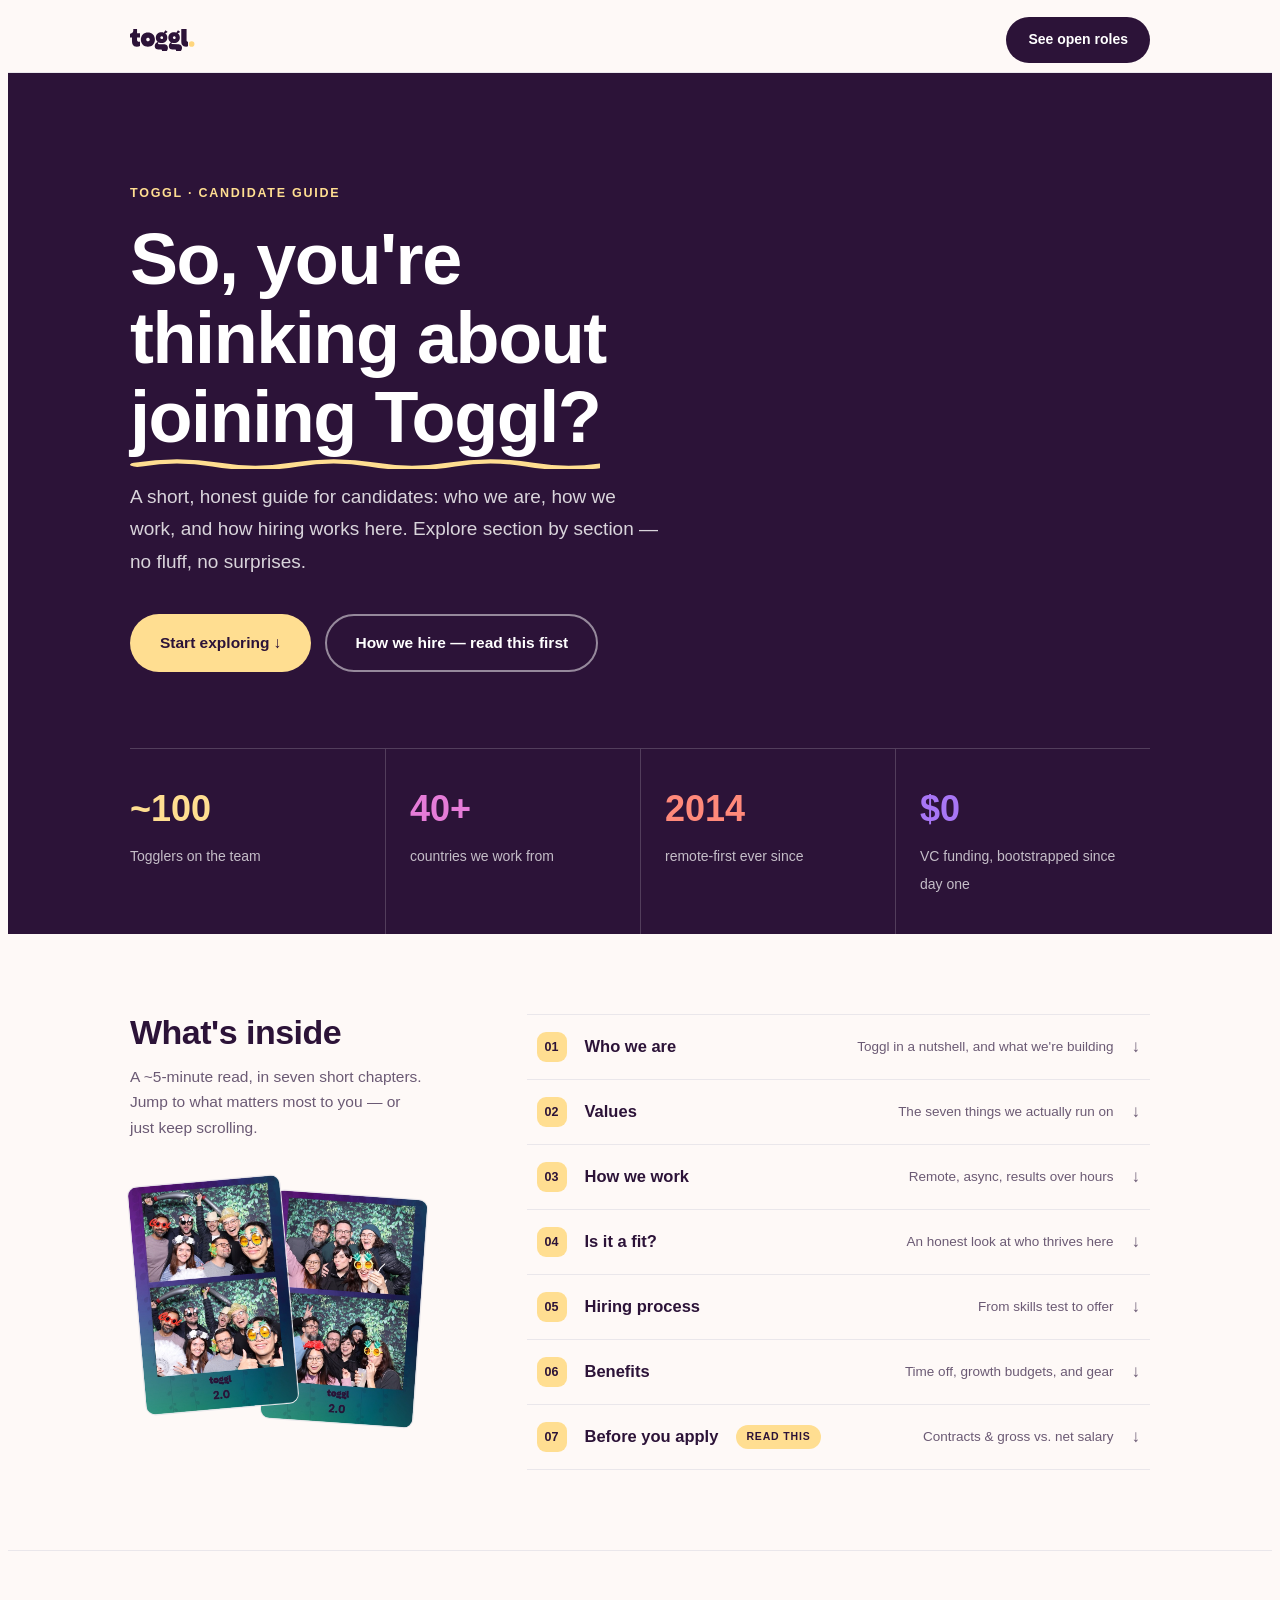
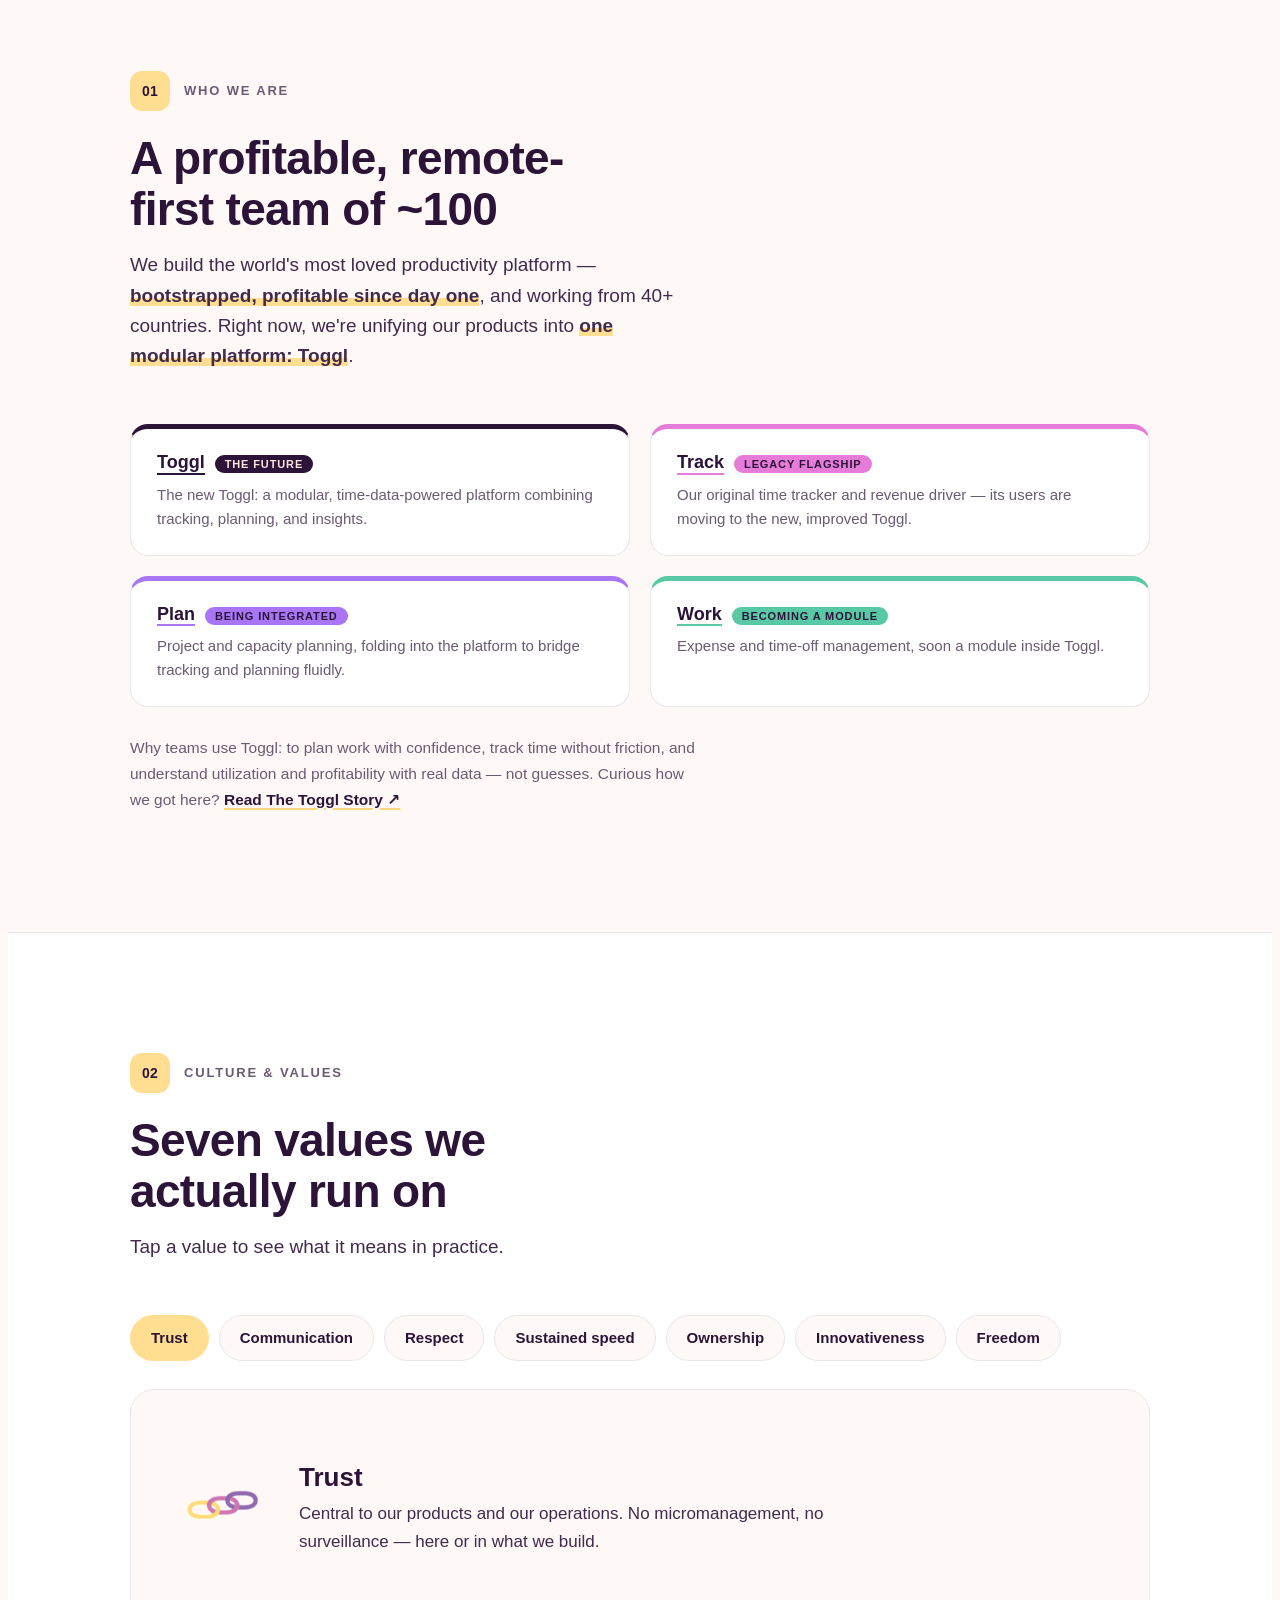
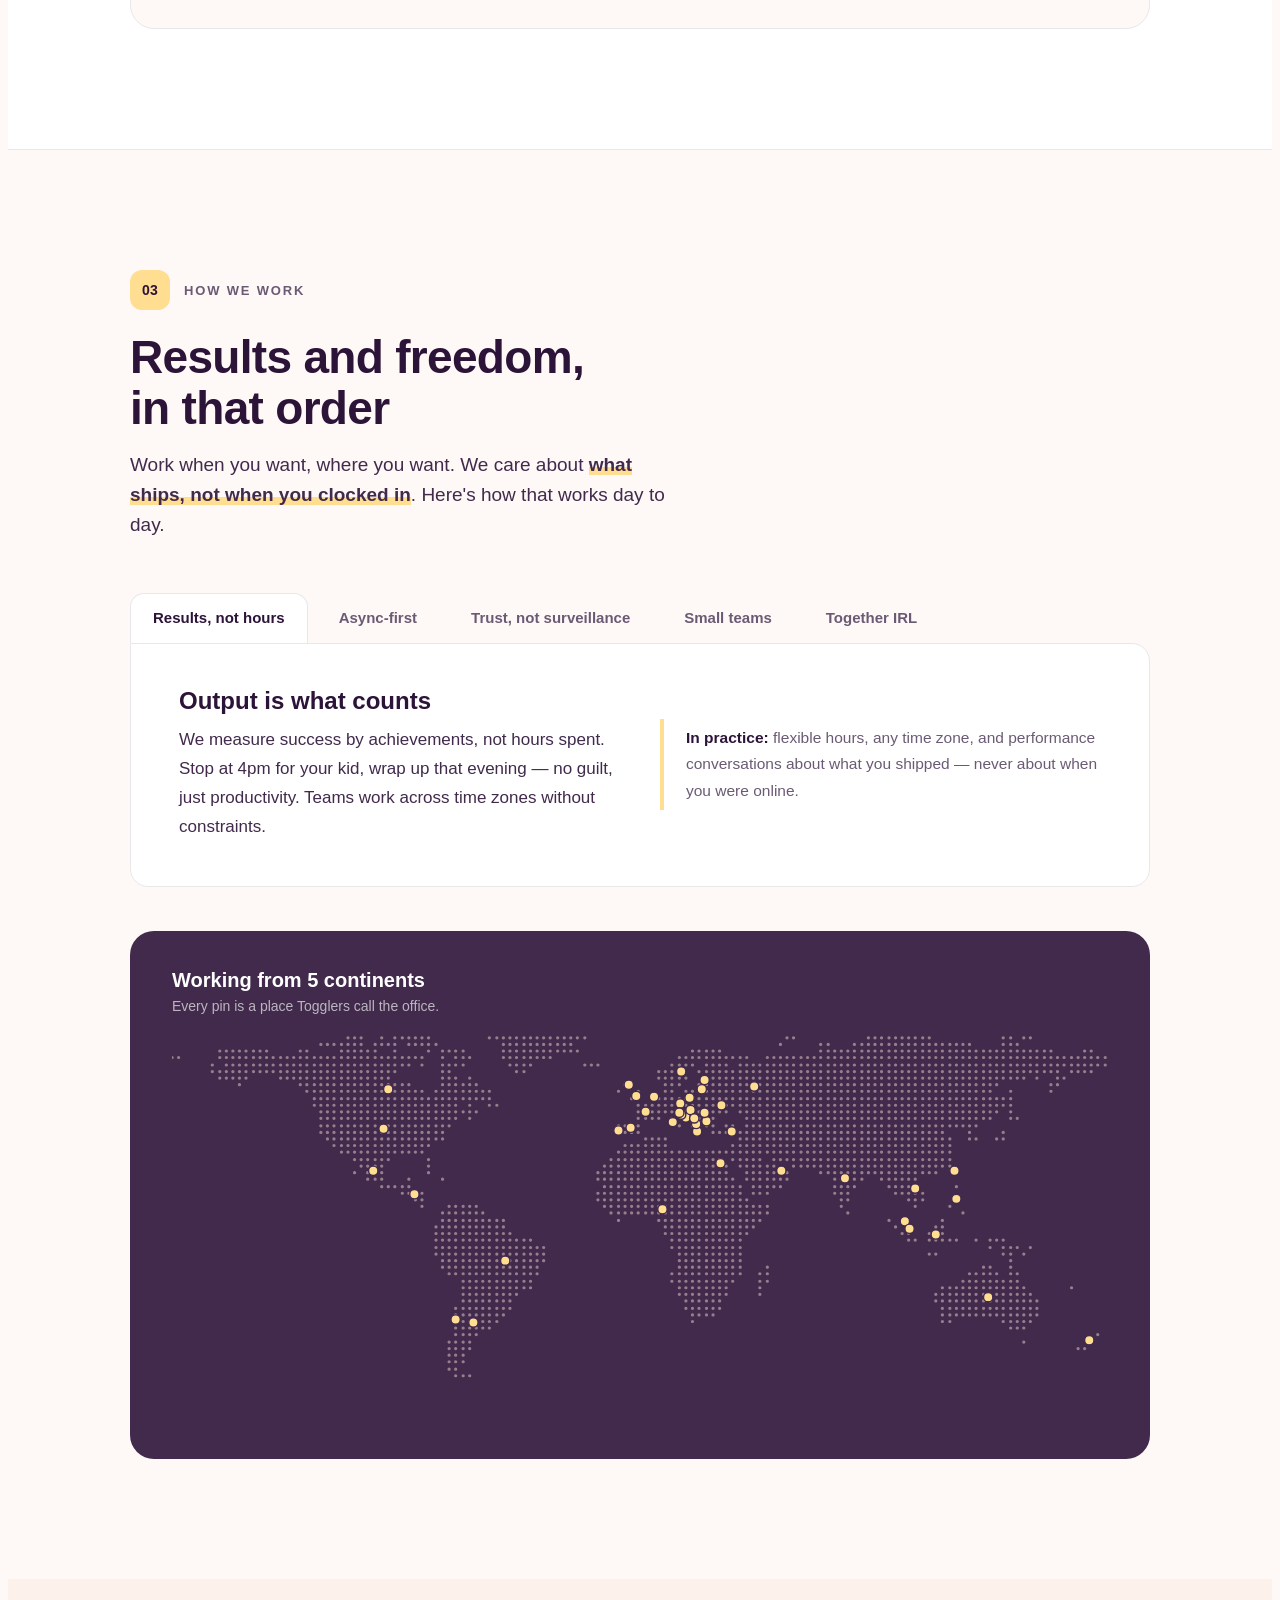
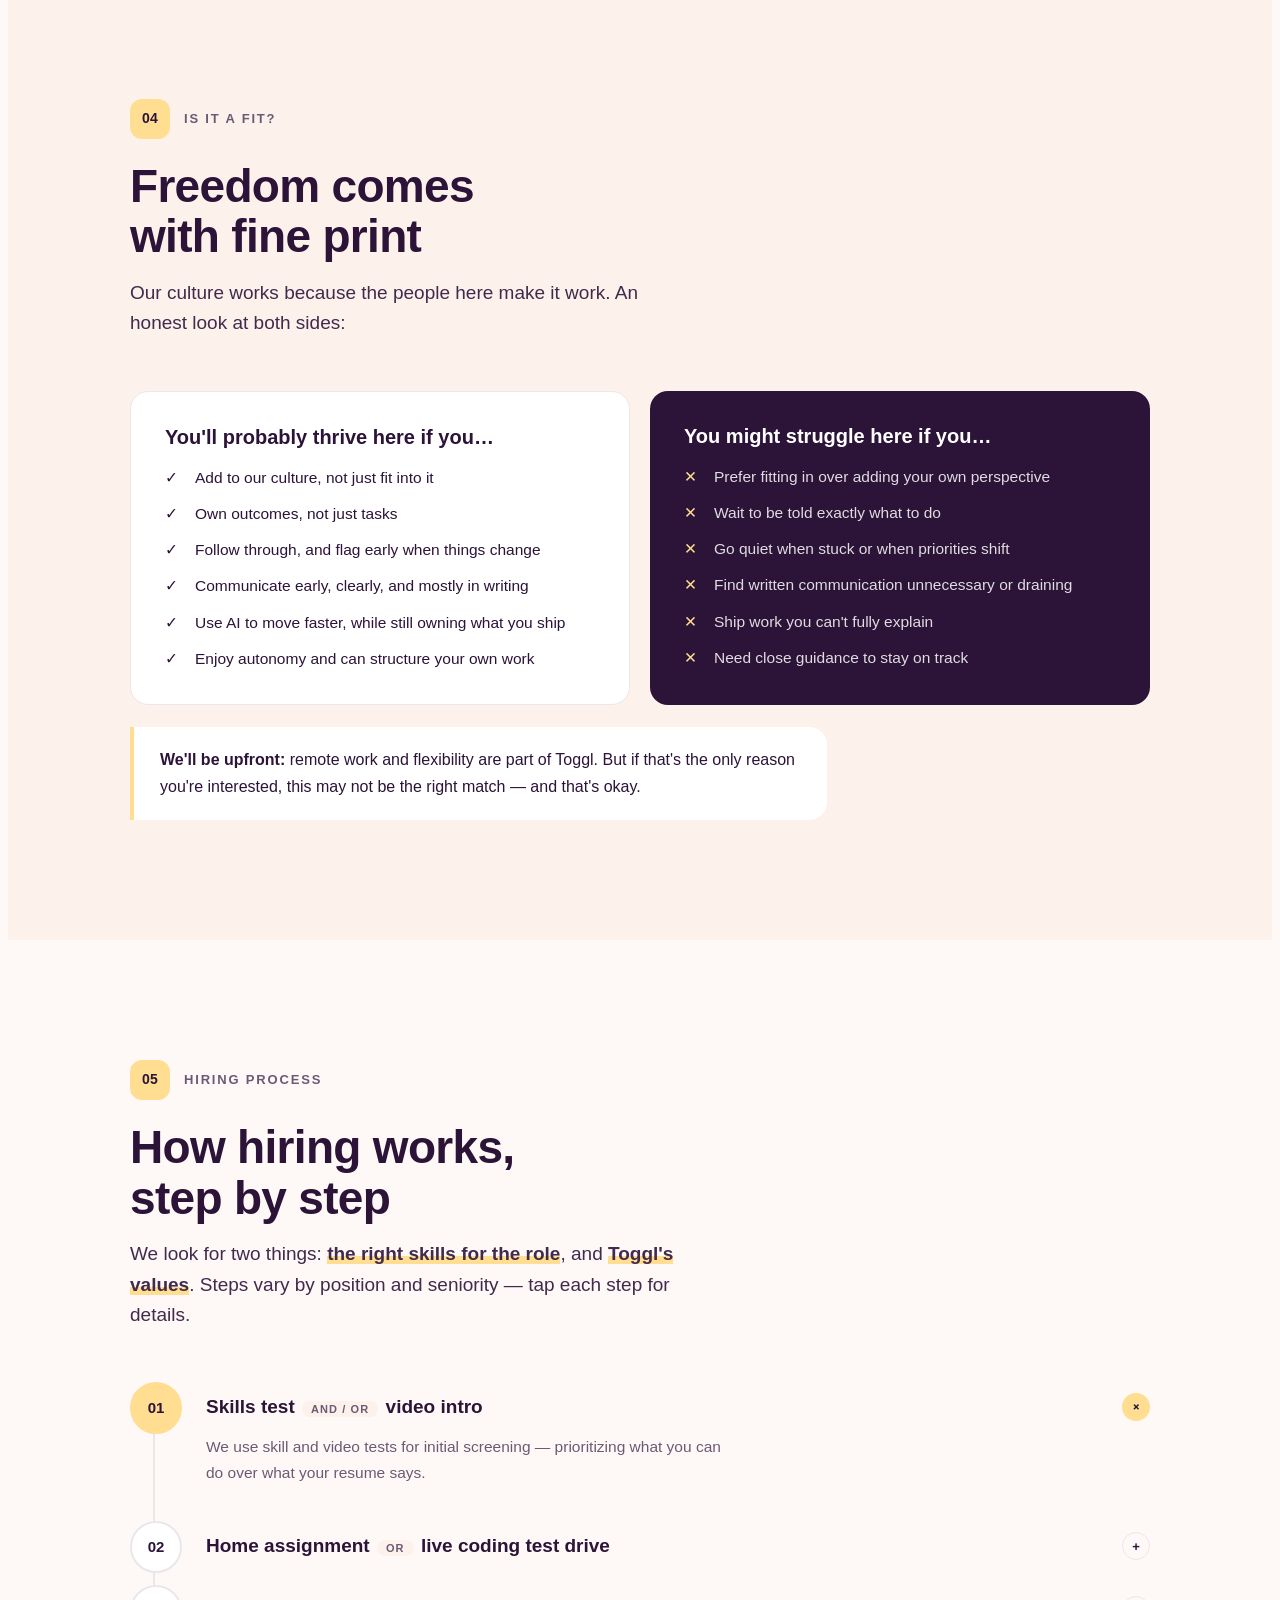
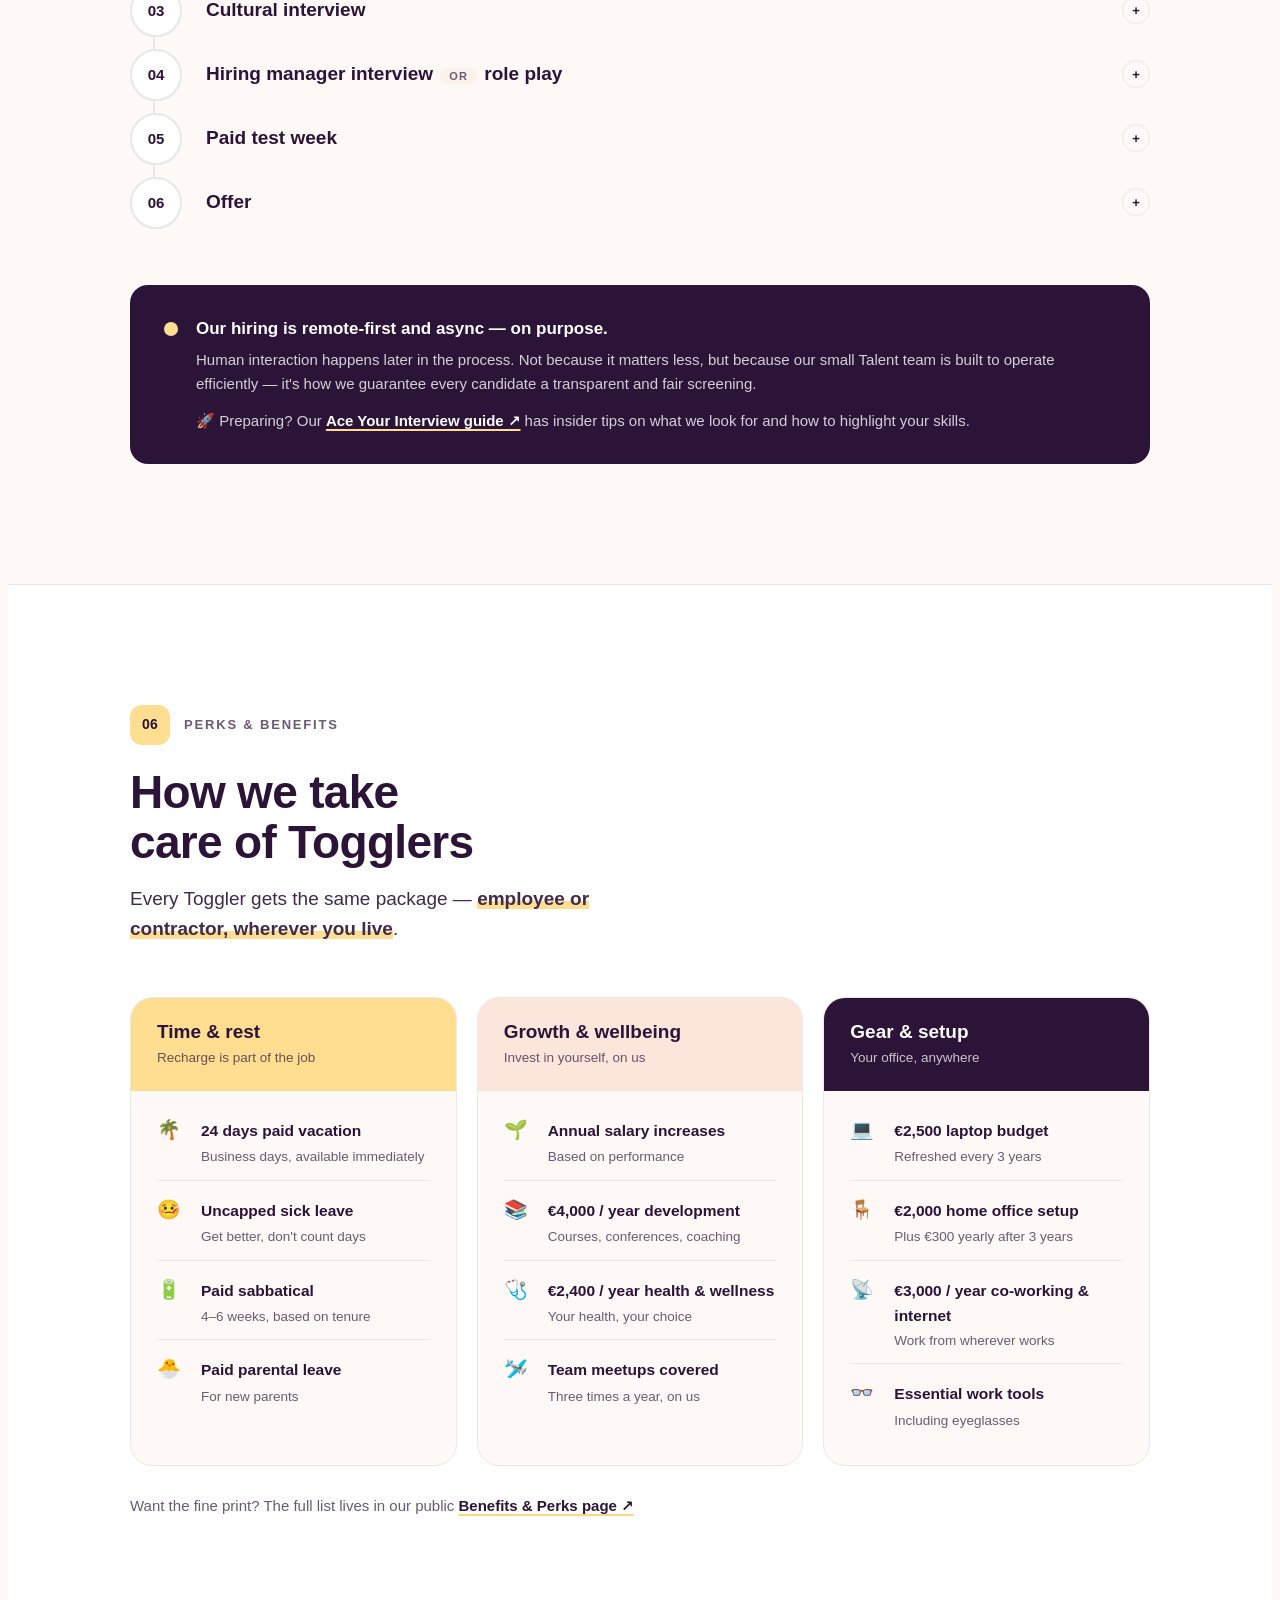
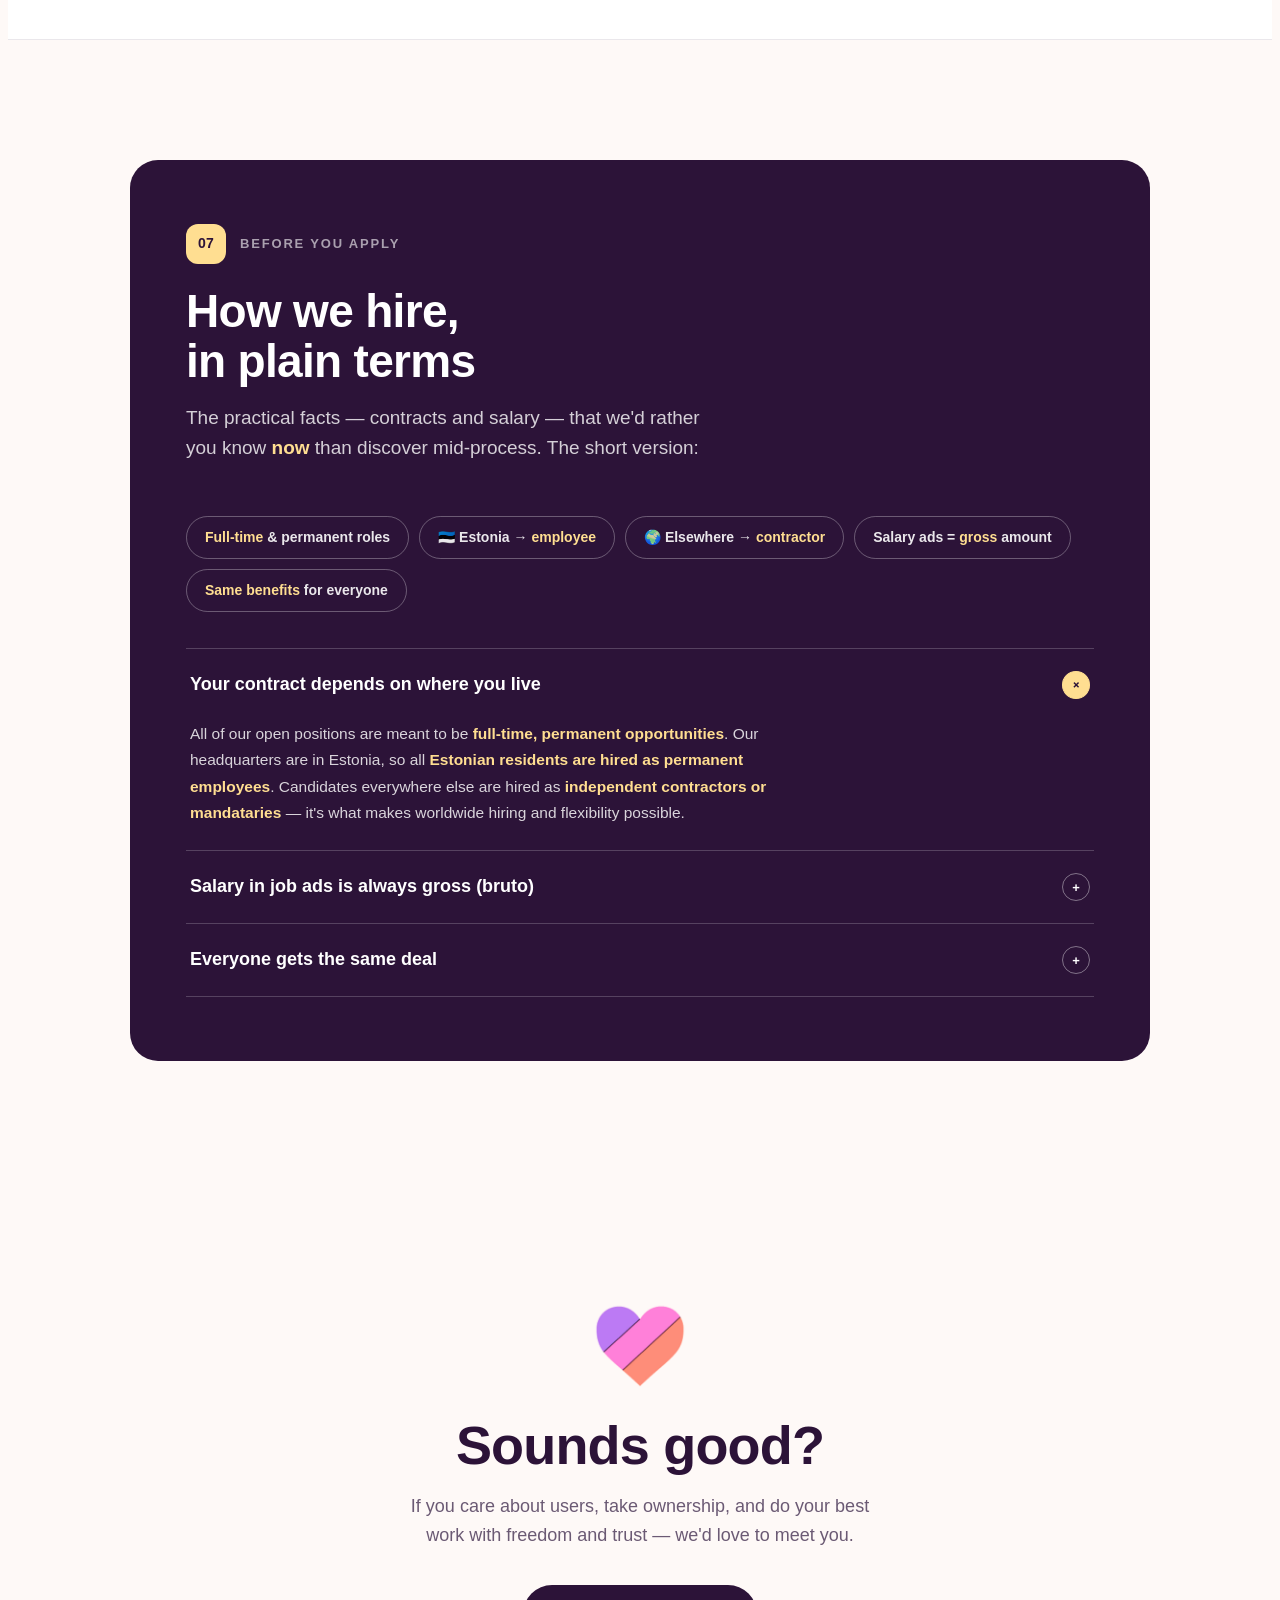
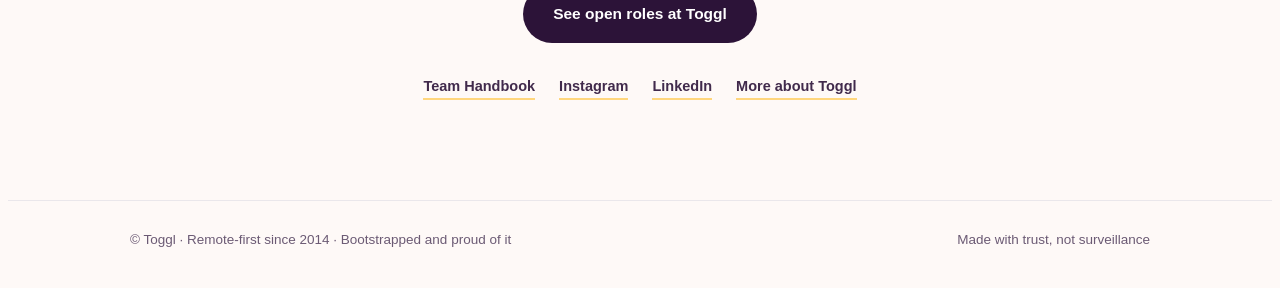
==== index.html @ a3b0b705 "Open external links in a new tab All http(s) links get target=_blank rel=noopener; in-page anchors k" ====
<!doctype html>
<html lang="en">
<head>
<meta charset="utf-8">
<meta name="viewport" content="width=device-width, initial-scale=1">
<meta name="description" content="Toggl candidate guide: who we are, how we work, our hiring process, benefits, and what to know before you apply.">
<title>Working at Toggl — Candidate Guide</title>
<style>
  :root{
    /* Toggl brand: dark purple + peach + global yellow */
    --plum:#2C1338;          /* purple 100% */
    --plum-soft:#412A4C;     /* purple 90% */
    --muted:#6B5A74;         /* purple 70% */
    --cream:#FEF9F7;         /* peach 20% — page ground */
    --cream-deep:#FDF1EC;    /* peach 50% — alternate bands */
    --peach:#FCE5DB;         /* peach 100% */
    --white:#FFFFFF;
    --yellow:#FFDE91;        /* Toggl Global Yellow 100% */
    --yellow-deep:#FFD67D;   /* yellow 130% */
    /* product colors — used ONLY in the product section */
    --track-pink:#E57CD8;
    --plan-lilac:#A876F5;
    --work-green:#59C9A5;
    --hire-orange:#FF897A;
    --line:#EAE7EB;          /* purple 10% */
    --radius:18px;
    --display:"GT Haptik","Avenir Next","Avenir","Futura","Century Gothic",Helvetica,system-ui,sans-serif;
    --body:"Inter","Avenir Next","Avenir","Segoe UI",Helvetica,system-ui,-apple-system,sans-serif;
  }
  html{scroll-behavior:smooth}
  @media (prefers-reduced-motion:reduce){
    html{scroll-behavior:auto}
    *,*::before,*::after{animation:none!important;transition:none!important}
  }
  body{
    background:var(--cream);
    color:var(--plum);
    font-family:var(--body);
    font-size:17px;
    line-height:1.65;
    -webkit-font-smoothing:antialiased;
  }
  h1,h2,h3{font-family:var(--display);text-wrap:balance;line-height:1.1;margin:0}
  p{margin:0}
  a{color:inherit}
  button{font:inherit;color:inherit;background:none;border:none;cursor:pointer;padding:0}
  button:focus-visible,a:focus-visible{outline:3px solid var(--yellow-deep);outline-offset:2px;border-radius:4px}
  .wrap{max-width:1020px;margin:0 auto;padding:0 24px}

  /* ---------- section scaffolding ---------- */
  .section{padding:120px 0}
  .sec-anchor{display:flex;align-items:center;gap:14px;margin-bottom:22px}
  .sec-num{
    font-family:var(--display);font-weight:800;font-size:14px;letter-spacing:.02em;
    width:40px;height:40px;border-radius:12px;display:grid;place-items:center;
    background:var(--yellow);color:var(--plum);
  }
  .sec-label{font-size:13px;font-weight:700;letter-spacing:.14em;text-transform:uppercase;color:var(--muted)}
  .sec-title{font-size:clamp(30px,4.4vw,46px);font-weight:800;letter-spacing:-.015em;margin-bottom:16px;max-width:22ch}
  .sec-key{font-size:19px;line-height:1.6;color:var(--plum-soft);max-width:52ch;margin-bottom:52px}
  .sec-key b{background:linear-gradient(transparent 62%,var(--yellow) 62%)}
  .on-dark .sec-label{color:rgba(255,255,255,.6)}
  .on-dark .sec-key{color:rgba(255,255,255,.8)}

  /* ---------- top nav + progress ---------- */
  .nav{
    position:sticky;top:0;z-index:50;background:rgba(254,249,247,.94);
    backdrop-filter:blur(8px);border-bottom:1px solid var(--line);
  }
  .nav-inner{display:flex;align-items:center;gap:28px;height:64px}
  .logo{display:flex;align-items:center;text-decoration:none}
  .logo-svg{height:22px;width:auto;display:block}
  .nav .btn{margin-left:auto;padding:9px 20px;font-size:14px}
  .progress{
    position:fixed;top:64px;left:0;height:3px;width:0;z-index:51;
    background:var(--yellow-deep);
  }

  .btn{
    display:inline-block;font-family:var(--display);font-weight:700;font-size:15.5px;
    padding:14px 28px;border-radius:999px;text-decoration:none;border:2px solid transparent;
    transition:transform .15s ease,background .15s ease,color .15s ease,border-color .15s ease;
  }
  .btn:hover{transform:translateY(-2px)}
  .btn-yellow{background:var(--yellow);color:var(--plum)}
  .btn-yellow:hover{background:var(--yellow-deep)}
  .btn-ghost-dark{border-color:rgba(255,255,255,.5);color:var(--white)}
  .btn-ghost-dark:hover{border-color:var(--yellow);color:var(--yellow)}
  .btn-plum{background:var(--plum);color:var(--white)}
  .btn-plum:hover{background:var(--plum-soft)}

  /* ---------- hero ---------- */
  .hero{background:var(--plum);color:var(--white);padding:110px 0 0;overflow:hidden}
  .hero .eyebrow{
    font-size:12.5px;font-weight:700;letter-spacing:.14em;text-transform:uppercase;
    color:var(--yellow);margin-bottom:16px;
  }
  .hero h1{font-size:clamp(42px,6.4vw,72px);font-weight:800;letter-spacing:-.02em;max-width:15ch;margin-bottom:24px}
  .squiggle{
    background-image:url("data:image/svg+xml,%3Csvg xmlns='http://www.w3.org/2000/svg' viewBox='0 0 120 12' preserveAspectRatio='none'%3E%3Cpath d='M2 8 Q 12 2 22 8 T 42 8 T 62 8 T 82 8 T 102 8 T 122 8' fill='none' stroke='%23FFDE91' stroke-width='4' stroke-linecap='round'/%3E%3C/svg%3E");
    background-repeat:no-repeat;background-position:0 100%;background-size:100% .18em;
    padding-bottom:.16em;
  }
  .hero-sub{max-width:50ch;font-size:19px;line-height:1.7;color:rgba(255,255,255,.82);margin-bottom:36px}
  .hero-ctas{display:flex;gap:14px;flex-wrap:wrap;margin-bottom:76px}
  .stats{border-top:1px solid rgba(255,255,255,.18);display:grid;grid-template-columns:repeat(4,1fr)}
  .stat{padding:30px 24px 36px;border-left:1px solid rgba(255,255,255,.18)}
  .stat:first-child{border-left:none;padding-left:0}
  .stat b{
    display:block;font-family:var(--display);font-size:clamp(26px,3vw,36px);font-weight:800;
    font-variant-numeric:tabular-nums;margin-bottom:4px;color:var(--yellow);
  }
  .stat span{font-size:14px;color:rgba(255,255,255,.72)}
  .stat:nth-child(1) b{color:var(--yellow)}
  .stat:nth-child(2) b{color:var(--track-pink)}
  .stat:nth-child(3) b{color:var(--hire-orange)}
  .stat:nth-child(4) b{color:var(--plan-lilac)}
  @media (max-width:820px){
    .stats{grid-template-columns:1fr 1fr}
    .stat{padding-left:0;border-left:none}
  }

  /* ---------- table of contents ---------- */
  .toc{padding:80px 0;border-bottom:1.5px solid var(--line)}
  .toc-inner{display:grid;grid-template-columns:.8fr 1.5fr;gap:64px;align-items:start}
  @media (max-width:820px){.toc-inner{grid-template-columns:1fr;gap:32px}}
  .toc-intro h2{font-size:clamp(26px,3.2vw,34px);font-weight:800;letter-spacing:-.015em;margin-bottom:12px}
  .toc-intro p{font-size:15.5px;color:var(--muted);line-height:1.65;max-width:34ch}
  .toc-list{border-top:1.5px solid var(--line)}
  .toc-row{
    display:flex;align-items:center;gap:18px;text-decoration:none;
    padding:17px 10px;border-bottom:1.5px solid var(--line);
    transition:background .15s ease;
  }
  .toc-row:hover,.toc-row:focus-visible{background:var(--white)}
  .toc-row .toc-num{
    font-family:var(--display);font-weight:800;font-size:12.5px;flex:none;
    width:30px;height:30px;border-radius:9px;display:grid;place-items:center;
    background:var(--yellow);color:var(--plum);
  }
  .toc-row b{font-family:var(--display);font-size:16.5px;line-height:1.3;flex:none}
  .toc-row .toc-desc{
    font-size:13.5px;color:var(--muted);line-height:1.4;margin-left:auto;text-align:right;
  }
  .toc-row .toc-arrow{
    flex:none;color:var(--muted);font-weight:700;
    transition:transform .18s ease,color .18s ease;
  }
  .toc-row:hover .toc-arrow{transform:translateY(3px);color:var(--plum)}
  .toc-badge{
    flex:none;font-size:10.5px;font-weight:800;letter-spacing:.08em;text-transform:uppercase;
    background:var(--yellow);color:var(--plum);border-radius:999px;padding:3px 10px;
  }
  @media (max-width:620px){
    .toc-row .toc-desc{display:none}
    .toc-row .toc-arrow{margin-left:auto}
  }

  /* ---------- 01 who we are (products keep their colors) ---------- */
  .who-grid{display:grid;grid-template-columns:1fr 1fr;gap:20px}
  @media (max-width:760px){.who-grid{grid-template-columns:1fr}}
  .product-card{
    border-radius:var(--radius);padding:24px 26px;border:1.5px solid var(--line);background:var(--white);
    border-top:5px solid var(--pc,var(--plum));
    transition:transform .2s ease;
  }
  .product-card:hover{transform:translateY(-3px)}
  .product-card h3{font-size:18px;font-weight:700;display:flex;align-items:center;gap:10px;margin-bottom:8px}
  .product-card p{font-size:15px;color:var(--muted);line-height:1.6}
  .tag{font-size:11px;font-weight:700;letter-spacing:.08em;text-transform:uppercase;padding:3px 10px;border-radius:999px;background:var(--pc,var(--plum));color:var(--plum)}
  .tag-dark{color:var(--peach)}
  .who-note{margin-top:28px;font-size:15.5px;color:var(--muted);max-width:66ch}
  .map-panel{margin-top:44px;background:var(--plum-soft);border-radius:24px;padding:38px 42px 30px}
  @media (max-width:640px){.map-panel{padding:26px 20px 18px}}
  .map-panel h3{color:var(--white);font-size:20px;margin-bottom:4px}
  .map-panel>p{font-size:14px;color:rgba(255,255,255,.65);margin-bottom:18px}
  .map-svg{width:100%;height:auto;display:block}
  .map-pin{fill:var(--yellow);stroke:var(--plum-soft);stroke-width:1.5;cursor:default;
    transform-box:fill-box;transform-origin:center;transition:transform .15s ease,fill .15s ease}
  .map-pin:hover{transform:scale(1.7);fill:var(--yellow-deep)}

  /* ---------- 02 values ---------- */
  .sec-values{background:var(--white);border-top:1.5px solid var(--line);border-bottom:1.5px solid var(--line)}
  .value-pills{display:flex;flex-wrap:wrap;gap:10px;margin-bottom:28px}
  .value-pill{
    font-family:var(--display);font-weight:700;font-size:15px;
    padding:10px 20px;border-radius:999px;border:1.5px solid var(--line);background:var(--cream);
    transition:background .18s ease,border-color .18s ease,transform .18s ease;
  }
  .value-pill:hover{transform:translateY(-2px);border-color:var(--plum)}
  .value-pill[aria-selected="true"]{background:var(--yellow);border-color:var(--yellow);color:var(--plum)}
  .value-stage{
    border:1.5px solid var(--line);border-radius:24px;padding:44px 48px;background:var(--cream);
    display:grid;grid-template-columns:auto 1fr;gap:28px;align-items:center;min-height:150px;
  }
  @media (max-width:640px){.value-stage{grid-template-columns:1fr;padding:32px 28px}}
  .value-mark{width:92px;height:92px;object-fit:contain;flex:none}
  .value-stage h3{font-size:26px;margin-bottom:8px}
  .value-stage p{font-size:17px;color:var(--plum-soft);max-width:56ch}
  .value-fade{animation:vfade .3s ease}
  @keyframes vfade{from{opacity:0;transform:translateY(6px)}to{opacity:1;transform:none}}

  /* ---------- 03 how we work: tabs ---------- */
  .tabs{display:flex;gap:8px;flex-wrap:wrap;margin-bottom:0}
  .tab{
    font-family:var(--display);font-weight:700;font-size:15px;
    padding:12px 22px;border-radius:14px 14px 0 0;border:1.5px solid transparent;border-bottom:none;
    color:var(--muted);transition:color .15s ease,background .15s ease;
  }
  .tab:hover{color:var(--plum)}
  .tab[aria-selected="true"]{background:var(--white);border-color:var(--line);color:var(--plum)}
  .tab-panel{
    background:var(--white);border:1.5px solid var(--line);border-radius:0 var(--radius) var(--radius) var(--radius);
    padding:44px 48px;display:none;
  }
  .tab-panel.show{display:grid;grid-template-columns:1fr 1fr;gap:40px;animation:vfade .3s ease}
  @media (max-width:760px){.tab-panel.show{grid-template-columns:1fr;padding:30px 26px}}
  .tab-panel h3{font-size:24px;margin-bottom:12px}
  .tab-panel .big{font-size:17px;line-height:1.7;color:var(--plum-soft)}
  .tab-panel .side{
    border-left:4px solid var(--yellow);padding:6px 0 6px 22px;align-self:center;
    font-size:15.5px;color:var(--muted);line-height:1.7;
  }
  .tab-panel .side b{color:var(--plum);font-family:var(--display)}


  /* ---------- 04 fit check ---------- */
  .sec-fit{background:var(--cream-deep)}
  .fit-grid{display:grid;grid-template-columns:1fr 1fr;gap:20px}
  @media (max-width:760px){.fit-grid{grid-template-columns:1fr}}
  .fit-col{border-radius:var(--radius);padding:34px}
  .fit-yes{background:var(--white);border:1.5px solid var(--line)}
  .fit-no{background:var(--plum);color:var(--white)}
  .fit-col h3{font-size:20px;margin-bottom:18px}
  .fit-col ul{list-style:none;margin:0;padding:0;display:grid;gap:13px}
  .fit-col li{padding-left:30px;position:relative;font-size:15.5px;line-height:1.5}
  .fit-yes li::before{content:"✓";position:absolute;left:0;top:0;font-weight:800;color:var(--plum)}
  .fit-no li{color:rgba(255,255,255,.85)}
  .fit-no li::before{content:"✕";position:absolute;left:0;top:0;font-weight:800;color:var(--yellow)}
  .honesty{
    margin-top:22px;border-left:4px solid var(--yellow);background:var(--white);
    border-radius:0 var(--radius) var(--radius) 0;padding:20px 26px;font-size:16px;max-width:72ch;
  }

  /* ---------- 05 hiring: interactive timeline ---------- */
  .timeline{position:relative;margin-top:8px}
  .timeline::before{
    content:"";position:absolute;left:23px;top:14px;bottom:14px;width:2px;
    background:var(--line);
  }
  .t-step{position:relative;padding:0 0 14px 76px}
  .t-node{
    position:absolute;left:0;top:0;width:48px;height:48px;border-radius:50%;
    background:var(--white);border:2px solid var(--line);
    display:grid;place-items:center;font-family:var(--display);font-weight:800;font-size:15px;
    transition:background .2s ease,border-color .2s ease;z-index:1;
  }
  .t-step.open .t-node{background:var(--yellow);border-color:var(--yellow)}
  .t-head{
    display:flex;align-items:center;gap:12px;width:100%;text-align:left;
    padding:11px 0;
  }
  .t-head h3{font-size:19px;transition:color .15s ease}
  .t-head:hover h3{color:var(--muted)}
  .t-head .chev{
    margin-left:auto;flex:none;width:26px;height:26px;border-radius:50%;
    border:1.5px solid var(--line);display:grid;place-items:center;font-size:13px;font-weight:700;
    transition:transform .25s ease,background .2s ease;
  }
  .t-step.open .chev{transform:rotate(45deg);background:var(--yellow);border-color:var(--yellow)}
  .t-body{display:grid;grid-template-rows:0fr;transition:grid-template-rows .3s ease}
  .t-step.open .t-body{grid-template-rows:1fr}
  .t-body-in{overflow:hidden}
  .t-body p{font-size:15.5px;color:var(--muted);max-width:62ch;padding:2px 0 22px}
  .or{
    font-size:11px;font-weight:800;letter-spacing:.1em;text-transform:uppercase;
    color:var(--muted);background:var(--cream-deep);border-radius:999px;padding:2px 9px;margin:0 2px;
  }
  .async-note{
    margin-top:44px;background:var(--plum);color:var(--white);border-radius:var(--radius);
    padding:30px 34px;display:grid;grid-template-columns:auto 1fr;gap:18px;align-items:start;
  }
  .async-note .pulse{width:14px;height:14px;border-radius:50%;background:var(--yellow);margin-top:7px;animation:pulse 2.4s ease infinite}
  @keyframes pulse{0%,100%{box-shadow:0 0 0 0 rgba(255,222,145,.5)}50%{box-shadow:0 0 0 9px rgba(255,222,145,0)}}
  .async-note b{font-family:var(--display);display:block;margin-bottom:4px}
  .async-note p{font-size:15px;color:rgba(255,255,255,.8)}

  /* ---------- 06 benefits: grouped ---------- */
  .sec-benefits{background:var(--white);border-top:1.5px solid var(--line);border-bottom:1.5px solid var(--line)}
  .bene-groups{display:grid;grid-template-columns:repeat(3,1fr);gap:20px}
  @media (max-width:900px){.bene-groups{grid-template-columns:1fr}}
  .bene-group{
    border:1.5px solid var(--line);border-radius:22px;overflow:hidden;background:var(--cream);
    transition:transform .2s ease;
  }
  .bene-group:hover{transform:translateY(-4px)}
  .bene-head{padding:24px 26px 20px;background:var(--yellow)}
  .bene-head h3{font-size:19px}
  .bene-head span{font-size:13.5px;color:rgba(44,19,56,.7)}
  .bene-head-peach{background:var(--peach)}
  .bene-head-plum{background:var(--plum)}
  .bene-head-plum h3{color:var(--white)}
  .bene-head-plum span{color:rgba(255,255,255,.75)}
  .bene-group ul{list-style:none;margin:0;padding:10px 26px 22px;display:grid}
  .bene-group li{
    display:grid;grid-template-columns:34px 1fr;gap:2px 10px;align-items:baseline;
    padding:13px 0;border-top:1px solid var(--line);font-size:15px;
  }
  .bene-group li:first-child{border-top:none}
  .bene-group li .e{font-size:19px;grid-column:1;grid-row:1}
  .bene-group li b{font-family:var(--display);font-size:15.5px;grid-column:2;grid-row:1}
  .bene-group li span:not(.e){grid-column:2;grid-row:2;color:var(--muted);font-size:13.5px;line-height:1.45}

  /* ---------- 07 before you apply ---------- */
  .apply-panel{background:var(--plum);color:var(--white);border-radius:28px;padding:64px 56px}
  @media (max-width:700px){.apply-panel{padding:44px 26px}}
  .apply-panel .sec-num{background:var(--yellow);color:var(--plum)}
  .apply-chips{display:flex;flex-wrap:wrap;gap:10px;margin-bottom:36px}
  .apply-chip{
    font-family:var(--display);font-weight:700;font-size:14px;
    border:1.5px solid rgba(255,255,255,.3);border-radius:999px;padding:9px 18px;
    color:rgba(255,255,255,.9);
  }
  .apply-chip b{color:var(--yellow)}
  .acc{border-top:1.5px solid rgba(255,255,255,.2)}
  .acc:last-of-type{border-bottom:1.5px solid rgba(255,255,255,.2)}
  .acc-head{
    width:100%;display:flex;align-items:center;gap:14px;text-align:left;padding:22px 4px;
  }
  .acc-head h3{font-size:18px;color:var(--white);transition:color .15s ease}
  .acc-head:hover h3{color:var(--yellow)}
  .acc-head .chev{
    margin-left:auto;flex:none;width:26px;height:26px;border-radius:50%;
    border:1.5px solid rgba(255,255,255,.4);display:grid;place-items:center;font-size:13px;font-weight:700;
    transition:transform .25s ease,background .2s ease,color .2s ease;
  }
  .acc.open .chev{transform:rotate(45deg);background:var(--yellow);border-color:var(--yellow);color:var(--plum)}
  .acc-body{display:grid;grid-template-rows:0fr;transition:grid-template-rows .3s ease}
  .acc.open .acc-body{grid-template-rows:1fr}
  .acc-body-in{overflow:hidden}
  .acc-body p{font-size:15.5px;color:rgba(255,255,255,.82);max-width:68ch;padding:0 4px 24px;line-height:1.7}
  .acc-body p b{color:var(--yellow)}
  .salary-cols{display:grid;grid-template-columns:1fr 1fr;gap:14px;padding:0 4px 26px}
  @media (max-width:700px){.salary-cols{grid-template-columns:1fr}}
  .salary-col{background:rgba(255,255,255,.07);border-radius:14px;padding:20px}
  .salary-col b{font-family:var(--display);display:block;margin-bottom:6px;font-size:15.5px;color:var(--yellow)}
  .salary-col p{font-size:14.5px;color:rgba(255,255,255,.8);line-height:1.6;padding:0}

  /* ---------- closing ---------- */
  .closing{text-align:center;padding:120px 0 100px}
  .closing h2{font-size:clamp(34px,5vw,54px);font-weight:800;letter-spacing:-.015em;margin-bottom:16px}
  .closing p{color:var(--muted);font-size:18px;max-width:50ch;margin:0 auto 34px}
  .brand-heart{width:96px;height:auto;display:block;margin:0 auto 26px;animation:heartbeat 5s ease-in-out infinite;transform-origin:center}
  @keyframes heartbeat{0%,88%,100%{transform:scale(1)}90%{transform:scale(1.07)}93%{transform:scale(1)}96%{transform:scale(1.05)}}
  .social{margin-top:32px;display:flex;gap:24px;justify-content:center;font-size:14.5px;font-weight:600;flex-wrap:wrap}
  .social a{color:var(--plum-soft);text-decoration:none;border-bottom:2px solid var(--yellow-deep)}
  .social a:hover{color:var(--muted)}
  footer.page-foot{border-top:1px solid var(--line);padding:28px 0;font-size:13.5px;color:var(--muted)}
  footer.page-foot .wrap{display:flex;justify-content:space-between;gap:16px;flex-wrap:wrap}

  /* ---------- meetup snapshots ---------- */
  .toc-snaps{display:flex;margin-top:40px;padding-left:6px}
  .toc-snaps img{
    width:152px;display:block;border-radius:10px;border:1.5px solid var(--line);
    transition:transform .25s ease;
  }
  .toc-snaps img:first-child{transform:rotate(-5deg);z-index:1}
  .toc-snaps img:last-child{transform:rotate(4deg) translateY(14px);margin-left:-22px}
  .toc-snaps img:hover{transform:rotate(0) scale(1.55);z-index:2}

  /* ---------- inline links ---------- */
  .ext-link{
    font-weight:700;color:var(--plum);text-decoration:underline;
    text-decoration-color:var(--yellow-deep);text-decoration-thickness:2px;text-underline-offset:3px;
  }
  .ext-link:hover{text-decoration-color:var(--plum)}
  .on-dark .ext-link,.tab-panel .side .ext-link{font-weight:700}
  .quote-band .ext-link,.async-note .ext-link,.fit-no .ext-link{color:var(--white);text-decoration-color:var(--yellow)}
  .link-note{margin-top:28px;font-size:15px;color:var(--muted)}
  .prod-link{color:inherit;text-decoration:none;border-bottom:2.5px solid var(--pc,var(--line))}
  .prod-link:hover{color:var(--muted)}

  /* ---------- reveal ---------- */
  .reveal{opacity:0;transform:translateY(16px);transition:opacity .55s ease,transform .55s ease}
  .reveal.in{opacity:1;transform:none}
  @media (prefers-reduced-motion:reduce){.reveal{opacity:1;transform:none}}
</style>
</head>
<body>
<nav class="nav">
  <div class="wrap nav-inner">
    <a class="logo" href="#top" aria-label="Toggl — back to top"><svg class="logo-svg" viewBox="111 284 622 212" xmlns="http://www.w3.org/2000/svg" role="img" aria-label="toggl"><path d="M466.354 440.565C458.439 433.224 446.997 429.858 436.364 429.858H388.903C384.227 429.858 380.073 426.34 380.073 421.997C380.077 420.262 380.653 418.577 381.713 417.204C382.773 415.831 384.256 414.847 385.933 414.404C385.933 414.404 386.731 414.197 387.611 413.919C396.253 417.922 405.681 419.942 415.204 419.834C429.822 419.834 444.476 415.535 455.208 405.474C465.654 395.718 470.535 382.059 470.535 368.085C470.535 354.111 465.654 340.46 455.208 330.696C452.166 327.874 448.777 325.452 445.123 323.489C455.191 325.823 465.582 322.933 472.734 310.592L452.588 296.098L435.781 319.495C429.124 317.401 422.182 316.356 415.204 316.399C400.578 316.399 385.924 320.689 375.2 330.759C364.746 340.523 359.873 354.174 359.873 368.148C359.873 382.121 364.746 395.772 375.2 405.537C376.098 406.434 377.04 407.197 378.009 407.96L376.044 409.001C371.134 411.826 366.675 415.371 362.817 419.519C356.194 426.565 349.572 437.128 349.572 451.183C349.572 451.183 348.675 481.158 383.079 481.158H408.026C413.768 481.158 419.61 484.811 419.61 490.546C419.615 492.55 419.036 494.512 417.941 496.191H465.635C472.827 487.994 476.696 477.405 476.485 466.502C476.171 457.115 473.389 447.144 466.354 440.565ZM406.814 358.895C408.869 356.602 411.662 355.102 414.708 354.655C417.753 354.207 420.86 354.841 423.487 356.445C426.115 358.05 428.098 360.524 429.091 363.438C430.084 366.353 430.026 369.523 428.925 372.398C427.825 375.274 425.753 377.673 423.068 379.18C420.383 380.686 417.255 381.205 414.228 380.646C411.201 380.086 408.466 378.484 406.497 376.117C404.527 373.751 403.449 370.769 403.449 367.69C403.394 366.075 403.659 364.464 404.229 362.952C404.799 361.439 405.662 360.054 406.769 358.877L406.814 358.895Z" fill="#2C1338"/><path d="M602.106 440.565C594.201 433.224 582.75 429.858 572.116 429.858L517.081 429.455C513.609 429.455 510.962 427.273 510.962 424.069C510.962 421.377 512.281 417.464 515.601 416.809C522.183 418.858 529.042 419.881 535.935 419.843C550.553 419.843 565.216 415.544 575.94 405.483C586.384 395.728 591.266 382.068 591.266 368.094C591.266 354.12 586.384 340.469 575.94 330.705C572.891 327.876 569.492 325.451 565.826 323.489C575.894 325.823 586.286 322.933 593.447 310.592L573.301 296.098L556.485 319.495C549.837 317.403 542.904 316.358 535.935 316.399C521.317 316.399 506.663 320.689 495.931 330.759C485.486 340.523 480.604 354.174 480.604 368.148C480.604 382.122 485.486 395.772 495.931 405.537C498.992 408.393 502.409 410.843 506.098 412.824C503.439 414.849 500.951 417.088 498.659 419.519C492.028 426.565 485.405 437.128 485.405 451.183C485.405 451.183 484.508 481.158 518.912 481.158H543.849C549.593 481.158 555.435 484.811 555.435 490.546C555.438 492.549 554.862 494.509 553.774 496.191H601.469C608.666 487.997 612.539 477.407 612.327 466.502C611.969 457.115 609.195 447.144 602.106 440.565ZM527.813 358.895C529.868 356.611 532.657 355.12 535.697 354.678C538.736 354.237 541.834 354.873 544.453 356.477C547.071 358.082 549.047 360.552 550.034 363.461C551.022 366.369 550.96 369.532 549.86 372.399C548.76 375.267 546.691 377.659 544.012 379.16C541.332 380.662 538.212 381.177 535.192 380.618C532.172 380.058 529.443 378.459 527.479 376.098C525.515 373.736 524.44 370.762 524.44 367.69C524.391 366.071 524.664 364.458 525.243 362.945C525.822 361.432 526.696 360.049 527.813 358.877V358.895Z" fill="#2C1338"/><path d="M656.154 393.268V284H605.202V401.436C605.202 416.02 607.373 428.181 612.632 435.836C620.709 447.503 631.646 455.105 653.39 455.195C657.41 455.024 664.104 454.225 670 451.156V406.407C659.725 407.709 656.154 400.466 656.154 393.268Z" fill="#2C1338"/><path d="M283.293 455.195C301.24 455.195 319.187 449.45 332.343 436.025C345.147 422.948 351.133 404.666 351.133 385.972C351.133 367.277 345.147 348.987 332.343 335.91C319.187 322.484 301.24 316.74 283.293 316.74C265.346 316.74 247.398 322.493 234.234 335.91C221.375 348.987 215.426 367.259 215.426 385.972C215.426 404.684 221.412 422.948 234.216 436.025C247.398 449.442 265.346 455.195 283.293 455.195ZM271.627 374.009C274.278 371.051 277.881 369.115 281.81 368.536C285.74 367.957 289.747 368.771 293.139 370.839C296.53 372.906 299.091 376.095 300.377 379.854C301.664 383.611 301.594 387.702 300.18 391.414C298.767 395.125 296.099 398.226 292.64 400.177C289.18 402.128 285.146 402.805 281.239 402.093C277.331 401.381 273.797 399.322 271.248 396.276C268.699 393.23 267.297 389.388 267.284 385.415C267.216 383.321 267.565 381.234 268.311 379.276C269.056 377.317 270.183 375.527 271.627 374.009Z" fill="#2C1338"/><path d="M130.087 402.467C130.087 417.025 132.716 428.243 137.966 435.881C146.042 447.548 155.06 455.204 177.01 455.204C189.734 455.204 200.386 452.278 207.376 448.382V404.873C204.063 406.055 200.565 406.636 197.048 406.587C188.577 406.587 185.104 403.984 181.972 400.008C179.944 397.406 178.93 393.592 178.93 388.637V365.473H207.376V323.956H178.93V284H142.587V298.934C142.587 315.484 129.979 328.874 114.428 328.874C113.282 328.878 112.137 328.809 111 328.668V365.464H130.087V402.467Z" fill="#2C1338"/><circle cx="705" cy="428" r="27" fill="#FFD67D"/></svg></a>
    <a class="btn btn-plum" href="https://toggl.com/jobs/">See open roles</a>
  </div>
</nav>
<div class="progress" aria-hidden="true"></div>

<header class="hero" id="top">
  <div class="wrap">
    <p class="eyebrow">Toggl · Candidate guide</p>
    <h1>So, you're thinking about <span class="squiggle">joining&nbsp;Toggl?</span></h1>
    <p class="hero-sub">A short, honest guide for candidates: who we are, how we work, and how hiring works here. Explore section by section — no fluff, no surprises.</p>
    <div class="hero-ctas">
      <a class="btn btn-yellow" href="#contents">Start exploring ↓</a>
      <a class="btn btn-ghost-dark" href="#before">How we hire — read this first</a>
    </div>
    <div class="stats">
      <div class="stat reveal"><b>~100</b><span>Togglers on the team</span></div>
      <div class="stat reveal"><b>40+</b><span>countries we work from</span></div>
      <div class="stat reveal"><b>2014</b><span>remote-first ever since</span></div>
      <div class="stat reveal"><b>$0</b><span>VC funding, bootstrapped since day one</span></div>
    </div>
  </div>
</header>

<!-- ============ TABLE OF CONTENTS ============ -->
<section class="toc" id="contents" aria-label="Table of contents">
  <div class="wrap">
    <div class="toc-inner">
      <div class="toc-intro reveal">
        <h2>What's inside</h2>
        <p>A ~5-minute read, in seven short chapters. Jump to what matters most to you — or just keep scrolling.</p>
        <div class="toc-snaps" aria-label="Photo-booth snapshots from a Toggl meetup">
          <img src="[data-uri]" alt="Togglers in the photo booth at the Toggl 2.0 meetup" loading="lazy">
          <img src="[data-uri]" alt="Togglers posing in the photo booth at a team meetup" loading="lazy">
        </div>
      </div>
      <div class="toc-list reveal">
        <a class="toc-row" href="#who">
          <span class="toc-num">01</span><b>Who we are</b>
          <span class="toc-desc">Toggl in a nutshell, and what we're building</span>
          <span class="toc-arrow" aria-hidden="true">↓</span>
        </a>
        <a class="toc-row" href="#values">
          <span class="toc-num">02</span><b>Values</b>
          <span class="toc-desc">The seven things we actually run on</span>
          <span class="toc-arrow" aria-hidden="true">↓</span>
        </a>
        <a class="toc-row" href="#how">
          <span class="toc-num">03</span><b>How we work</b>
          <span class="toc-desc">Remote, async, results over hours</span>
          <span class="toc-arrow" aria-hidden="true">↓</span>
        </a>
        <a class="toc-row" href="#fit">
          <span class="toc-num">04</span><b>Is it a fit?</b>
          <span class="toc-desc">An honest look at who thrives here</span>
          <span class="toc-arrow" aria-hidden="true">↓</span>
        </a>
        <a class="toc-row" href="#hiring">
          <span class="toc-num">05</span><b>Hiring process</b>
          <span class="toc-desc">From skills test to offer</span>
          <span class="toc-arrow" aria-hidden="true">↓</span>
        </a>
        <a class="toc-row" href="#benefits">
          <span class="toc-num">06</span><b>Benefits</b>
          <span class="toc-desc">Time off, growth budgets, and gear</span>
          <span class="toc-arrow" aria-hidden="true">↓</span>
        </a>
        <a class="toc-row" href="#before">
          <span class="toc-num">07</span><b>Before you apply</b>
          <span class="toc-badge">Read this</span>
          <span class="toc-desc">Contracts &amp; gross vs. net salary</span>
          <span class="toc-arrow" aria-hidden="true">↓</span>
        </a>
      </div>
    </div>
  </div>
</section>

<!-- ============ 01 WHO WE ARE ============ -->
<section class="section" id="who">
  <div class="wrap">
    <div class="sec-anchor reveal"><span class="sec-num">01</span><span class="sec-label">Who we are</span></div>
    <h2 class="sec-title reveal">A profitable, remote-first team of ~100</h2>
    <p class="sec-key reveal">We build the world's most loved productivity platform — <b>bootstrapped, profitable since day one</b>, and working from 40+ countries. Right now, we're unifying our products into <b>one modular platform: Toggl</b>.</p>
    <div class="who-grid">
      <div class="product-card reveal" style="--pc:var(--plum)">
        <h3><a class="prod-link" href="https://toggl.com/focus/">Toggl</a> <span class="tag tag-dark">The future</span></h3>
        <p>The new Toggl: a modular, time-data-powered platform combining tracking, planning, and insights.</p>
      </div>
      <div class="product-card reveal" style="--pc:var(--track-pink)">
        <h3><a class="prod-link" href="https://toggl.com/track/">Track</a> <span class="tag">Legacy flagship</span></h3>
        <p>Our original time tracker and revenue driver — its users are moving to the new, improved Toggl.</p>
      </div>
      <div class="product-card reveal" style="--pc:var(--plan-lilac)">
        <h3><a class="prod-link" href="https://toggl.com/plan/">Plan</a> <span class="tag">Being integrated</span></h3>
        <p>Project and capacity planning, folding into the platform to bridge tracking and planning fluidly.</p>
      </div>
      <div class="product-card reveal" style="--pc:var(--work-green)">
        <h3><a class="prod-link" href="https://toggl.com/work/">Work</a> <span class="tag">Becoming a module</span></h3>
        <p>Expense and time-off management, soon a module inside Toggl.</p>
      </div>
    </div>
    <p class="who-note reveal">Why teams use Toggl: to plan work with confidence, track time without friction, and understand utilization and profitability with real data — not guesses. Curious how we got here? <a class="ext-link" href="https://www.notion.so/toggl/The-Toggl-Story-b731598fc70c4dc7bf378a02b66f8a0b">Read The Toggl Story ↗</a></p>
  </div>
</section>

<!-- ============ 02 VALUES ============ -->
<section class="section sec-values" id="values">
  <div class="wrap">
    <div class="sec-anchor reveal"><span class="sec-num">02</span><span class="sec-label">Culture &amp; values</span></div>
    <h2 class="sec-title reveal">Seven values we actually run on</h2>
    <p class="sec-key reveal">Tap a value to see what it means in practice.</p>
    <div class="value-pills reveal" role="tablist" aria-label="Toggl values"></div>
    <div class="value-stage reveal" id="value-stage">
      <img class="value-mark" id="value-icon" src="" alt="" aria-hidden="true">
      <div id="value-content"></div>
    </div>
  </div>
</section>

<!-- ============ 03 HOW WE WORK ============ -->
<section class="section" id="how">
  <div class="wrap">
    <div class="sec-anchor reveal"><span class="sec-num">03</span><span class="sec-label">How we work</span></div>
    <h2 class="sec-title reveal">Results and freedom, in that order</h2>
    <p class="sec-key reveal">Work when you want, where you want. We care about <b>what ships, not when you clocked in</b>. Here's how that works day to day.</p>
    <div class="tabs reveal" role="tablist" aria-label="How we work"></div>
    <div id="how-panels" class="reveal"></div>
    <div class="map-panel reveal">
      <h3>Working from 5 continents</h3>
      <p>Every pin is a place Togglers call the office.</p>
      <svg class="map-svg" viewBox="0 40 1000 420" xmlns="http://www.w3.org/2000/svg" role="img" aria-label="World map with pins marking the countries Togglers work from"><path d="M303 403h.1M311 403h.1M318 403h.1M296 396h.1M303 396h.1M296 388h.1M303 388h.1M311 388h.1M296 381h.1M303 381h.1M311 381h.1M296 374h.1M303 374h.1M311 374h.1M318 374h.1M968 374h.1M975 374h.1M296 367h.1M303 367h.1M311 367h.1M318 367h.1M910 367h.1M982 367h.1M303 359h.1M311 359h.1M318 359h.1M325 359h.1M989 359h.1M303 352h.1M311 352h.1M318 352h.1M325 352h.1M332 352h.1M339 352h.1M896 352h.1M903 352h.1M910 352h.1M303 345h.1M311 345h.1M318 345h.1M325 345h.1M332 345h.1M339 345h.1M347 345h.1M556 345h.1M823 345h.1M831 345h.1M888 345h.1M896 345h.1M903 345h.1M910 345h.1M917 345h.1M303 338h.1M311 338h.1M318 338h.1M325 338h.1M332 338h.1M339 338h.1M347 338h.1M354 338h.1M556 338h.1M563 338h.1M571 338h.1M578 338h.1M823 338h.1M831 338h.1M838 338h.1M845 338h.1M852 338h.1M859 338h.1M867 338h.1M874 338h.1M881 338h.1M888 338h.1M896 338h.1M903 338h.1M910 338h.1M917 338h.1M924 338h.1M303 331h.1M311 331h.1M318 331h.1M325 331h.1M332 331h.1M339 331h.1M347 331h.1M354 331h.1M361 331h.1M549 331h.1M556 331h.1M563 331h.1M571 331h.1M578 331h.1M585 331h.1M823 331h.1M831 331h.1M838 331h.1M845 331h.1M852 331h.1M859 331h.1M867 331h.1M874 331h.1M881 331h.1M888 331h.1M896 331h.1M903 331h.1M910 331h.1M917 331h.1M924 331h.1M311 323h.1M318 323h.1M325 323h.1M332 323h.1M339 323h.1M347 323h.1M354 323h.1M361 323h.1M549 323h.1M556 323h.1M563 323h.1M571 323h.1M578 323h.1M585 323h.1M816 323h.1M823 323h.1M831 323h.1M838 323h.1M845 323h.1M852 323h.1M859 323h.1M867 323h.1M874 323h.1M881 323h.1M888 323h.1M896 323h.1M903 323h.1M910 323h.1M917 323h.1M924 323h.1M311 316h.1M318 316h.1M325 316h.1M332 316h.1M339 316h.1M347 316h.1M354 316h.1M361 316h.1M368 316h.1M542 316h.1M549 316h.1M556 316h.1M563 316h.1M571 316h.1M578 316h.1M585 316h.1M592 316h.1M628 316h.1M816 316h.1M823 316h.1M831 316h.1M838 316h.1M845 316h.1M852 316h.1M859 316h.1M867 316h.1M874 316h.1M881 316h.1M888 316h.1M896 316h.1M903 316h.1M910 316h.1M917 316h.1M311 309h.1M318 309h.1M325 309h.1M332 309h.1M339 309h.1M347 309h.1M354 309h.1M361 309h.1M368 309h.1M376 309h.1M383 309h.1M542 309h.1M549 309h.1M556 309h.1M563 309h.1M571 309h.1M578 309h.1M585 309h.1M592 309h.1M628 309h.1M823 309h.1M831 309h.1M838 309h.1M845 309h.1M852 309h.1M859 309h.1M867 309h.1M874 309h.1M881 309h.1M888 309h.1M896 309h.1M903 309h.1M910 309h.1M961 309h.1M311 302h.1M318 302h.1M325 302h.1M332 302h.1M339 302h.1M347 302h.1M354 302h.1M361 302h.1M368 302h.1M376 302h.1M383 302h.1M534 302h.1M542 302h.1M549 302h.1M556 302h.1M563 302h.1M571 302h.1M578 302h.1M585 302h.1M592 302h.1M599 302h.1M628 302h.1M636 302h.1M845 302h.1M852 302h.1M859 302h.1M867 302h.1M874 302h.1M881 302h.1M888 302h.1M896 302h.1M903 302h.1M296 294h.1M303 294h.1M311 294h.1M318 294h.1M325 294h.1M332 294h.1M339 294h.1M347 294h.1M354 294h.1M361 294h.1M368 294h.1M376 294h.1M383 294h.1M390 294h.1M534 294h.1M542 294h.1M549 294h.1M556 294h.1M563 294h.1M571 294h.1M578 294h.1M585 294h.1M592 294h.1M599 294h.1M607 294h.1M628 294h.1M636 294h.1M852 294h.1M859 294h.1M867 294h.1M874 294h.1M881 294h.1M896 294h.1M903 294h.1M289 287h.1M296 287h.1M303 287h.1M311 287h.1M318 287h.1M325 287h.1M332 287h.1M339 287h.1M347 287h.1M354 287h.1M361 287h.1M368 287h.1M376 287h.1M383 287h.1M390 287h.1M542 287h.1M549 287h.1M556 287h.1M563 287h.1M571 287h.1M578 287h.1M585 287h.1M592 287h.1M599 287h.1M607 287h.1M636 287h.1M867 287h.1M874 287h.1M896 287h.1M289 280h.1M296 280h.1M303 280h.1M311 280h.1M318 280h.1M325 280h.1M332 280h.1M339 280h.1M347 280h.1M354 280h.1M361 280h.1M368 280h.1M376 280h.1M383 280h.1M390 280h.1M397 280h.1M542 280h.1M549 280h.1M556 280h.1M563 280h.1M571 280h.1M578 280h.1M585 280h.1M592 280h.1M599 280h.1M607 280h.1M896 280h.1M282 273h.1M289 273h.1M296 273h.1M303 273h.1M311 273h.1M318 273h.1M325 273h.1M332 273h.1M339 273h.1M347 273h.1M354 273h.1M361 273h.1M368 273h.1M376 273h.1M383 273h.1M390 273h.1M397 273h.1M542 273h.1M549 273h.1M556 273h.1M563 273h.1M571 273h.1M578 273h.1M585 273h.1M592 273h.1M599 273h.1M607 273h.1M809 273h.1M816 273h.1M888 273h.1M896 273h.1M910 273h.1M282 266h.1M289 266h.1M296 266h.1M303 266h.1M311 266h.1M318 266h.1M325 266h.1M332 266h.1M339 266h.1M347 266h.1M354 266h.1M361 266h.1M368 266h.1M376 266h.1M383 266h.1M390 266h.1M397 266h.1M534 266h.1M542 266h.1M549 266h.1M556 266h.1M563 266h.1M571 266h.1M578 266h.1M585 266h.1M592 266h.1M599 266h.1M607 266h.1M874 266h.1M888 266h.1M896 266h.1M903 266h.1M917 266h.1M282 258h.1M289 258h.1M296 258h.1M303 258h.1M311 258h.1M318 258h.1M325 258h.1M332 258h.1M339 258h.1M347 258h.1M354 258h.1M361 258h.1M368 258h.1M376 258h.1M383 258h.1M534 258h.1M542 258h.1M549 258h.1M556 258h.1M563 258h.1M571 258h.1M578 258h.1M585 258h.1M592 258h.1M599 258h.1M607 258h.1M787 258h.1M794 258h.1M809 258h.1M816 258h.1M823 258h.1M831 258h.1M838 258h.1M859 258h.1M874 258h.1M881 258h.1M888 258h.1M282 251h.1M289 251h.1M296 251h.1M303 251h.1M311 251h.1M318 251h.1M325 251h.1M332 251h.1M339 251h.1M347 251h.1M354 251h.1M361 251h.1M527 251h.1M534 251h.1M542 251h.1M549 251h.1M556 251h.1M563 251h.1M571 251h.1M578 251h.1M585 251h.1M592 251h.1M599 251h.1M607 251h.1M614 251h.1M780 251h.1M787 251h.1M809 251h.1M816 251h.1M823 251h.1M282 244h.1M289 244h.1M296 244h.1M303 244h.1M311 244h.1M318 244h.1M325 244h.1M332 244h.1M339 244h.1M347 244h.1M354 244h.1M527 244h.1M534 244h.1M542 244h.1M549 244h.1M556 244h.1M563 244h.1M571 244h.1M578 244h.1M585 244h.1M592 244h.1M599 244h.1M607 244h.1M614 244h.1M621 244h.1M773 244h.1M787 244h.1M816 244h.1M823 244h.1M289 237h.1M296 237h.1M303 237h.1M311 237h.1M318 237h.1M325 237h.1M332 237h.1M339 237h.1M347 237h.1M354 237h.1M477 237h.1M520 237h.1M527 237h.1M534 237h.1M542 237h.1M549 237h.1M556 237h.1M563 237h.1M571 237h.1M578 237h.1M585 237h.1M592 237h.1M599 237h.1M607 237h.1M614 237h.1M621 237h.1M628 237h.1M766 237h.1M780 237h.1M823 237h.1M289 229h.1M296 229h.1M303 229h.1M311 229h.1M318 229h.1M325 229h.1M332 229h.1M469 229h.1M477 229h.1M484 229h.1M491 229h.1M498 229h.1M506 229h.1M513 229h.1M520 229h.1M527 229h.1M534 229h.1M542 229h.1M549 229h.1M556 229h.1M563 229h.1M571 229h.1M578 229h.1M585 229h.1M592 229h.1M599 229h.1M607 229h.1M614 229h.1M621 229h.1M628 229h.1M636 229h.1M722 229h.1M845 229h.1M267 222h.1M296 222h.1M303 222h.1M311 222h.1M318 222h.1M325 222h.1M462 222h.1M469 222h.1M477 222h.1M484 222h.1M491 222h.1M498 222h.1M506 222h.1M513 222h.1M520 222h.1M527 222h.1M534 222h.1M542 222h.1M549 222h.1M556 222h.1M563 222h.1M571 222h.1M578 222h.1M585 222h.1M592 222h.1M599 222h.1M607 222h.1M614 222h.1M621 222h.1M628 222h.1M636 222h.1M715 222h.1M794 222h.1M831 222h.1M260 215h.1M267 215h.1M455 215h.1M462 215h.1M469 215h.1M477 215h.1M484 215h.1M491 215h.1M498 215h.1M506 215h.1M513 215h.1M520 215h.1M527 215h.1M534 215h.1M542 215h.1M549 215h.1M556 215h.1M563 215h.1M571 215h.1M578 215h.1M585 215h.1M592 215h.1M599 215h.1M607 215h.1M614 215h.1M715 215h.1M722 215h.1M787 215h.1M794 215h.1M802 215h.1M246 208h.1M253 208h.1M260 208h.1M267 208h.1M455 208h.1M462 208h.1M469 208h.1M477 208h.1M484 208h.1M491 208h.1M498 208h.1M506 208h.1M513 208h.1M520 208h.1M527 208h.1M534 208h.1M542 208h.1M549 208h.1M556 208h.1M563 208h.1M571 208h.1M578 208h.1M585 208h.1M592 208h.1M599 208h.1M607 208h.1M621 208h.1M628 208h.1M636 208h.1M708 208h.1M715 208h.1M722 208h.1M773 208h.1M780 208h.1M787 208h.1M794 208h.1M802 208h.1M224 201h.1M231 201h.1M238 201h.1M246 201h.1M253 201h.1M462 201h.1M469 201h.1M477 201h.1M484 201h.1M491 201h.1M498 201h.1M506 201h.1M513 201h.1M520 201h.1M527 201h.1M534 201h.1M542 201h.1M549 201h.1M556 201h.1M563 201h.1M571 201h.1M578 201h.1M585 201h.1M592 201h.1M599 201h.1M607 201h.1M621 201h.1M628 201h.1M636 201h.1M643 201h.1M650 201h.1M708 201h.1M715 201h.1M722 201h.1M729 201h.1M766 201h.1M773 201h.1M780 201h.1M787 201h.1M794 201h.1M838 201h.1M209 193h.1M217 193h.1M224 193h.1M253 193h.1M289 193h.1M455 193h.1M462 193h.1M469 193h.1M477 193h.1M484 193h.1M491 193h.1M498 193h.1M506 193h.1M513 193h.1M520 193h.1M527 193h.1M534 193h.1M542 193h.1M549 193h.1M556 193h.1M563 193h.1M571 193h.1M578 193h.1M585 193h.1M592 193h.1M599 193h.1M614 193h.1M621 193h.1M628 193h.1M636 193h.1M643 193h.1M650 193h.1M657 193h.1M708 193h.1M715 193h.1M722 193h.1M729 193h.1M737 193h.1M758 193h.1M766 193h.1M773 193h.1M780 193h.1M787 193h.1M794 193h.1M195 186h.1M209 186h.1M217 186h.1M224 186h.1M274 186h.1M455 186h.1M462 186h.1M469 186h.1M477 186h.1M484 186h.1M491 186h.1M498 186h.1M506 186h.1M513 186h.1M520 186h.1M527 186h.1M534 186h.1M542 186h.1M549 186h.1M556 186h.1M563 186h.1M571 186h.1M578 186h.1M585 186h.1M592 186h.1M614 186h.1M621 186h.1M628 186h.1M636 186h.1M643 186h.1M650 186h.1M657 186h.1M693 186h.1M701 186h.1M708 186h.1M715 186h.1M722 186h.1M729 186h.1M737 186h.1M744 186h.1M751 186h.1M758 186h.1M766 186h.1M773 186h.1M780 186h.1M787 186h.1M794 186h.1M802 186h.1M809 186h.1M816 186h.1M202 179h.1M209 179h.1M217 179h.1M224 179h.1M274 179h.1M462 179h.1M469 179h.1M477 179h.1M484 179h.1M491 179h.1M498 179h.1M506 179h.1M513 179h.1M520 179h.1M527 179h.1M534 179h.1M542 179h.1M549 179h.1M556 179h.1M563 179h.1M571 179h.1M578 179h.1M585 179h.1M592 179h.1M607 179h.1M614 179h.1M621 179h.1M628 179h.1M636 179h.1M643 179h.1M664 179h.1M672 179h.1M679 179h.1M686 179h.1M693 179h.1M701 179h.1M708 179h.1M715 179h.1M722 179h.1M729 179h.1M737 179h.1M744 179h.1M751 179h.1M758 179h.1M766 179h.1M773 179h.1M780 179h.1M787 179h.1M794 179h.1M802 179h.1M809 179h.1M816 179h.1M823 179h.1M831 179h.1M195 172h.1M202 172h.1M209 172h.1M217 172h.1M224 172h.1M231 172h.1M274 172h.1M469 172h.1M477 172h.1M484 172h.1M491 172h.1M498 172h.1M506 172h.1M513 172h.1M520 172h.1M527 172h.1M534 172h.1M542 172h.1M549 172h.1M556 172h.1M563 172h.1M571 172h.1M578 172h.1M585 172h.1M599 172h.1M607 172h.1M614 172h.1M621 172h.1M628 172h.1M643 172h.1M650 172h.1M657 172h.1M664 172h.1M672 172h.1M679 172h.1M686 172h.1M693 172h.1M701 172h.1M708 172h.1M715 172h.1M722 172h.1M729 172h.1M737 172h.1M744 172h.1M751 172h.1M758 172h.1M766 172h.1M773 172h.1M780 172h.1M787 172h.1M794 172h.1M802 172h.1M809 172h.1M816 172h.1M823 172h.1M831 172h.1M181 164h.1M188 164h.1M195 164h.1M202 164h.1M209 164h.1M217 164h.1M224 164h.1M231 164h.1M238 164h.1M246 164h.1M253 164h.1M260 164h.1M267 164h.1M477 164h.1M484 164h.1M491 164h.1M498 164h.1M506 164h.1M513 164h.1M520 164h.1M527 164h.1M534 164h.1M542 164h.1M549 164h.1M556 164h.1M563 164h.1M571 164h.1M578 164h.1M585 164h.1M592 164h.1M599 164h.1M607 164h.1M614 164h.1M621 164h.1M628 164h.1M636 164h.1M643 164h.1M650 164h.1M657 164h.1M664 164h.1M672 164h.1M679 164h.1M686 164h.1M693 164h.1M701 164h.1M708 164h.1M715 164h.1M722 164h.1M729 164h.1M737 164h.1M744 164h.1M751 164h.1M758 164h.1M766 164h.1M773 164h.1M780 164h.1M787 164h.1M794 164h.1M802 164h.1M809 164h.1M816 164h.1M823 164h.1M831 164h.1M173 157h.1M181 157h.1M188 157h.1M195 157h.1M202 157h.1M209 157h.1M217 157h.1M224 157h.1M231 157h.1M238 157h.1M246 157h.1M253 157h.1M260 157h.1M267 157h.1M274 157h.1M484 157h.1M491 157h.1M498 157h.1M506 157h.1M513 157h.1M520 157h.1M527 157h.1M599 157h.1M607 157h.1M614 157h.1M621 157h.1M628 157h.1M636 157h.1M643 157h.1M650 157h.1M657 157h.1M664 157h.1M672 157h.1M679 157h.1M686 157h.1M693 157h.1M701 157h.1M708 157h.1M715 157h.1M722 157h.1M729 157h.1M737 157h.1M744 157h.1M751 157h.1M758 157h.1M766 157h.1M773 157h.1M780 157h.1M787 157h.1M794 157h.1M802 157h.1M809 157h.1M816 157h.1M823 157h.1M831 157h.1M166 150h.1M173 150h.1M181 150h.1M188 150h.1M195 150h.1M202 150h.1M209 150h.1M217 150h.1M224 150h.1M231 150h.1M238 150h.1M246 150h.1M253 150h.1M260 150h.1M267 150h.1M274 150h.1M282 150h.1M289 150h.1M506 150h.1M513 150h.1M520 150h.1M527 150h.1M607 150h.1M614 150h.1M621 150h.1M628 150h.1M636 150h.1M643 150h.1M650 150h.1M657 150h.1M664 150h.1M672 150h.1M679 150h.1M686 150h.1M693 150h.1M701 150h.1M708 150h.1M715 150h.1M722 150h.1M729 150h.1M737 150h.1M744 150h.1M751 150h.1M758 150h.1M766 150h.1M773 150h.1M780 150h.1M787 150h.1M794 150h.1M802 150h.1M809 150h.1M816 150h.1M823 150h.1M831 150h.1M852 150h.1M859 150h.1M881 150h.1M888 150h.1M159 143h.1M166 143h.1M173 143h.1M181 143h.1M188 143h.1M195 143h.1M202 143h.1M209 143h.1M217 143h.1M224 143h.1M231 143h.1M238 143h.1M246 143h.1M253 143h.1M260 143h.1M267 143h.1M274 143h.1M282 143h.1M289 143h.1M477 143h.1M484 143h.1M491 143h.1M498 143h.1M563 143h.1M578 143h.1M585 143h.1M592 143h.1M599 143h.1M607 143h.1M614 143h.1M621 143h.1M628 143h.1M636 143h.1M643 143h.1M650 143h.1M657 143h.1M664 143h.1M672 143h.1M679 143h.1M686 143h.1M693 143h.1M701 143h.1M708 143h.1M715 143h.1M722 143h.1M729 143h.1M737 143h.1M744 143h.1M751 143h.1M758 143h.1M766 143h.1M773 143h.1M780 143h.1M787 143h.1M794 143h.1M802 143h.1M809 143h.1M816 143h.1M823 143h.1M852 143h.1M888 143h.1M159 136h.1M166 136h.1M173 136h.1M181 136h.1M188 136h.1M195 136h.1M202 136h.1M209 136h.1M217 136h.1M224 136h.1M231 136h.1M238 136h.1M246 136h.1M253 136h.1M260 136h.1M267 136h.1M274 136h.1M282 136h.1M289 136h.1M296 136h.1M477 136h.1M484 136h.1M491 136h.1M498 136h.1M542 136h.1M556 136h.1M563 136h.1M571 136h.1M578 136h.1M592 136h.1M599 136h.1M614 136h.1M621 136h.1M628 136h.1M636 136h.1M643 136h.1M650 136h.1M657 136h.1M664 136h.1M672 136h.1M679 136h.1M686 136h.1M693 136h.1M701 136h.1M708 136h.1M715 136h.1M722 136h.1M729 136h.1M737 136h.1M744 136h.1M751 136h.1M758 136h.1M766 136h.1M773 136h.1M780 136h.1M787 136h.1M794 136h.1M802 136h.1M809 136h.1M816 136h.1M823 136h.1M831 136h.1M838 136h.1M845 136h.1M852 136h.1M859 136h.1M159 128h.1M166 128h.1M173 128h.1M181 128h.1M188 128h.1M195 128h.1M202 128h.1M209 128h.1M217 128h.1M224 128h.1M231 128h.1M238 128h.1M246 128h.1M253 128h.1M260 128h.1M267 128h.1M274 128h.1M282 128h.1M289 128h.1M296 128h.1M303 128h.1M318 128h.1M498 128h.1M506 128h.1M513 128h.1M520 128h.1M534 128h.1M549 128h.1M556 128h.1M563 128h.1M571 128h.1M578 128h.1M614 128h.1M621 128h.1M628 128h.1M636 128h.1M643 128h.1M650 128h.1M657 128h.1M664 128h.1M672 128h.1M679 128h.1M686 128h.1M693 128h.1M701 128h.1M708 128h.1M715 128h.1M722 128h.1M729 128h.1M737 128h.1M744 128h.1M751 128h.1M758 128h.1M766 128h.1M773 128h.1M780 128h.1M787 128h.1M794 128h.1M802 128h.1M809 128h.1M816 128h.1M823 128h.1M831 128h.1M838 128h.1M845 128h.1M852 128h.1M859 128h.1M867 128h.1M874 128h.1M896 128h.1M903 128h.1M159 121h.1M166 121h.1M173 121h.1M181 121h.1M188 121h.1M195 121h.1M202 121h.1M209 121h.1M217 121h.1M224 121h.1M231 121h.1M238 121h.1M246 121h.1M253 121h.1M260 121h.1M267 121h.1M274 121h.1M282 121h.1M289 121h.1M296 121h.1M303 121h.1M311 121h.1M318 121h.1M325 121h.1M498 121h.1M506 121h.1M513 121h.1M520 121h.1M527 121h.1M534 121h.1M542 121h.1M549 121h.1M556 121h.1M563 121h.1M571 121h.1M578 121h.1M585 121h.1M592 121h.1M607 121h.1M614 121h.1M621 121h.1M628 121h.1M636 121h.1M643 121h.1M650 121h.1M657 121h.1M664 121h.1M672 121h.1M679 121h.1M686 121h.1M693 121h.1M701 121h.1M708 121h.1M715 121h.1M722 121h.1M729 121h.1M737 121h.1M744 121h.1M751 121h.1M758 121h.1M766 121h.1M773 121h.1M780 121h.1M787 121h.1M794 121h.1M802 121h.1M809 121h.1M816 121h.1M823 121h.1M831 121h.1M838 121h.1M845 121h.1M852 121h.1M859 121h.1M867 121h.1M874 121h.1M881 121h.1M896 121h.1M152 114h.1M159 114h.1M166 114h.1M173 114h.1M181 114h.1M188 114h.1M195 114h.1M202 114h.1M209 114h.1M217 114h.1M224 114h.1M231 114h.1M238 114h.1M246 114h.1M253 114h.1M260 114h.1M267 114h.1M274 114h.1M282 114h.1M289 114h.1M296 114h.1M303 114h.1M318 114h.1M339 114h.1M347 114h.1M498 114h.1M506 114h.1M513 114h.1M520 114h.1M527 114h.1M534 114h.1M542 114h.1M549 114h.1M556 114h.1M563 114h.1M571 114h.1M578 114h.1M585 114h.1M592 114h.1M599 114h.1M607 114h.1M614 114h.1M621 114h.1M628 114h.1M636 114h.1M643 114h.1M650 114h.1M657 114h.1M664 114h.1M672 114h.1M679 114h.1M686 114h.1M693 114h.1M701 114h.1M708 114h.1M715 114h.1M722 114h.1M729 114h.1M737 114h.1M744 114h.1M751 114h.1M758 114h.1M766 114h.1M773 114h.1M780 114h.1M787 114h.1M794 114h.1M802 114h.1M809 114h.1M816 114h.1M823 114h.1M831 114h.1M838 114h.1M845 114h.1M852 114h.1M859 114h.1M867 114h.1M874 114h.1M881 114h.1M888 114h.1M896 114h.1M152 107h.1M159 107h.1M166 107h.1M173 107h.1M181 107h.1M188 107h.1M195 107h.1M202 107h.1M209 107h.1M217 107h.1M224 107h.1M231 107h.1M238 107h.1M246 107h.1M253 107h.1M260 107h.1M267 107h.1M274 107h.1M282 107h.1M289 107h.1M296 107h.1M303 107h.1M311 107h.1M318 107h.1M325 107h.1M332 107h.1M339 107h.1M491 107h.1M498 107h.1M513 107h.1M520 107h.1M527 107h.1M534 107h.1M542 107h.1M549 107h.1M556 107h.1M563 107h.1M571 107h.1M578 107h.1M585 107h.1M592 107h.1M599 107h.1M607 107h.1M614 107h.1M621 107h.1M628 107h.1M636 107h.1M643 107h.1M650 107h.1M657 107h.1M664 107h.1M672 107h.1M679 107h.1M686 107h.1M693 107h.1M701 107h.1M708 107h.1M715 107h.1M722 107h.1M729 107h.1M737 107h.1M744 107h.1M751 107h.1M758 107h.1M766 107h.1M773 107h.1M780 107h.1M787 107h.1M794 107h.1M802 107h.1M809 107h.1M816 107h.1M823 107h.1M831 107h.1M838 107h.1M845 107h.1M852 107h.1M859 107h.1M867 107h.1M874 107h.1M881 107h.1M888 107h.1M896 107h.1M144 99h.1M152 99h.1M159 99h.1M166 99h.1M173 99h.1M181 99h.1M188 99h.1M195 99h.1M202 99h.1M209 99h.1M217 99h.1M224 99h.1M231 99h.1M238 99h.1M246 99h.1M253 99h.1M260 99h.1M267 99h.1M282 99h.1M289 99h.1M296 99h.1M303 99h.1M311 99h.1M318 99h.1M325 99h.1M332 99h.1M339 99h.1M477 99h.1M498 99h.1M527 99h.1M534 99h.1M549 99h.1M556 99h.1M563 99h.1M571 99h.1M578 99h.1M585 99h.1M592 99h.1M599 99h.1M607 99h.1M614 99h.1M621 99h.1M628 99h.1M636 99h.1M643 99h.1M650 99h.1M657 99h.1M664 99h.1M672 99h.1M679 99h.1M686 99h.1M693 99h.1M701 99h.1M708 99h.1M715 99h.1M722 99h.1M729 99h.1M737 99h.1M744 99h.1M751 99h.1M758 99h.1M766 99h.1M773 99h.1M780 99h.1M787 99h.1M794 99h.1M802 99h.1M809 99h.1M816 99h.1M823 99h.1M831 99h.1M838 99h.1M845 99h.1M852 99h.1M859 99h.1M867 99h.1M874 99h.1M896 99h.1M939 99h.1M72 92h.1M137 92h.1M144 92h.1M152 92h.1M159 92h.1M166 92h.1M173 92h.1M181 92h.1M188 92h.1M195 92h.1M202 92h.1M209 92h.1M217 92h.1M224 92h.1M231 92h.1M238 92h.1M246 92h.1M253 92h.1M289 92h.1M296 92h.1M303 92h.1M311 92h.1M318 92h.1M325 92h.1M484 92h.1M491 92h.1M527 92h.1M534 92h.1M542 92h.1M563 92h.1M571 92h.1M578 92h.1M585 92h.1M592 92h.1M599 92h.1M607 92h.1M614 92h.1M621 92h.1M628 92h.1M636 92h.1M643 92h.1M650 92h.1M657 92h.1M664 92h.1M672 92h.1M679 92h.1M686 92h.1M693 92h.1M701 92h.1M708 92h.1M715 92h.1M722 92h.1M729 92h.1M737 92h.1M744 92h.1M751 92h.1M758 92h.1M766 92h.1M773 92h.1M780 92h.1M787 92h.1M794 92h.1M802 92h.1M809 92h.1M816 92h.1M823 92h.1M831 92h.1M838 92h.1M845 92h.1M852 92h.1M859 92h.1M867 92h.1M874 92h.1M881 92h.1M939 92h.1M946 92h.1M51 85h.1M58 85h.1M65 85h.1M72 85h.1M79 85h.1M116 85h.1M123 85h.1M130 85h.1M137 85h.1M144 85h.1M152 85h.1M159 85h.1M166 85h.1M173 85h.1M181 85h.1M188 85h.1M195 85h.1M202 85h.1M209 85h.1M217 85h.1M224 85h.1M231 85h.1M289 85h.1M296 85h.1M303 85h.1M318 85h.1M520 85h.1M527 85h.1M534 85h.1M542 85h.1M549 85h.1M571 85h.1M578 85h.1M585 85h.1M592 85h.1M599 85h.1M607 85h.1M614 85h.1M621 85h.1M628 85h.1M636 85h.1M643 85h.1M650 85h.1M657 85h.1M664 85h.1M672 85h.1M679 85h.1M686 85h.1M693 85h.1M701 85h.1M708 85h.1M715 85h.1M722 85h.1M729 85h.1M737 85h.1M744 85h.1M751 85h.1M758 85h.1M766 85h.1M773 85h.1M780 85h.1M787 85h.1M794 85h.1M802 85h.1M809 85h.1M816 85h.1M823 85h.1M831 85h.1M838 85h.1M845 85h.1M852 85h.1M859 85h.1M867 85h.1M874 85h.1M881 85h.1M888 85h.1M896 85h.1M903 85h.1M910 85h.1M924 85h.1M946 85h.1M953 85h.1M43 78h.1M51 78h.1M58 78h.1M65 78h.1M72 78h.1M79 78h.1M87 78h.1M94 78h.1M101 78h.1M108 78h.1M116 78h.1M123 78h.1M130 78h.1M137 78h.1M144 78h.1M152 78h.1M159 78h.1M166 78h.1M173 78h.1M181 78h.1M188 78h.1M195 78h.1M202 78h.1M209 78h.1M217 78h.1M224 78h.1M231 78h.1M238 78h.1M289 78h.1M296 78h.1M368 78h.1M376 78h.1M520 78h.1M527 78h.1M534 78h.1M542 78h.1M563 78h.1M571 78h.1M578 78h.1M585 78h.1M592 78h.1M599 78h.1M607 78h.1M614 78h.1M621 78h.1M628 78h.1M636 78h.1M643 78h.1M650 78h.1M657 78h.1M664 78h.1M672 78h.1M679 78h.1M686 78h.1M693 78h.1M701 78h.1M708 78h.1M715 78h.1M722 78h.1M729 78h.1M737 78h.1M744 78h.1M751 78h.1M758 78h.1M766 78h.1M773 78h.1M780 78h.1M787 78h.1M794 78h.1M802 78h.1M809 78h.1M816 78h.1M823 78h.1M831 78h.1M838 78h.1M845 78h.1M852 78h.1M859 78h.1M867 78h.1M874 78h.1M881 78h.1M888 78h.1M896 78h.1M903 78h.1M910 78h.1M917 78h.1M924 78h.1M932 78h.1M939 78h.1M946 78h.1M961 78h.1M968 78h.1M975 78h.1M982 78h.1M43 71h.1M58 71h.1M65 71h.1M72 71h.1M79 71h.1M87 71h.1M94 71h.1M101 71h.1M108 71h.1M116 71h.1M123 71h.1M130 71h.1M137 71h.1M144 71h.1M152 71h.1M159 71h.1M166 71h.1M173 71h.1M181 71h.1M188 71h.1M195 71h.1M202 71h.1M209 71h.1M217 71h.1M224 71h.1M231 71h.1M238 71h.1M246 71h.1M253 71h.1M267 71h.1M289 71h.1M296 71h.1M303 71h.1M311 71h.1M361 71h.1M368 71h.1M376 71h.1M383 71h.1M441 71h.1M448 71h.1M455 71h.1M534 71h.1M542 71h.1M549 71h.1M556 71h.1M571 71h.1M578 71h.1M585 71h.1M592 71h.1M607 71h.1M614 71h.1M621 71h.1M628 71h.1M636 71h.1M643 71h.1M650 71h.1M657 71h.1M664 71h.1M672 71h.1M679 71h.1M686 71h.1M693 71h.1M701 71h.1M708 71h.1M715 71h.1M722 71h.1M729 71h.1M737 71h.1M744 71h.1M751 71h.1M758 71h.1M766 71h.1M773 71h.1M780 71h.1M787 71h.1M794 71h.1M802 71h.1M809 71h.1M816 71h.1M823 71h.1M831 71h.1M838 71h.1M845 71h.1M852 71h.1M859 71h.1M867 71h.1M874 71h.1M881 71h.1M888 71h.1M896 71h.1M903 71h.1M910 71h.1M917 71h.1M924 71h.1M932 71h.1M939 71h.1M946 71h.1M953 71h.1M961 71h.1M968 71h.1M975 71h.1M982 71h.1M989 71h.1M997 71h.1M0 63h.1M7 63h.1M51 63h.1M58 63h.1M65 63h.1M72 63h.1M79 63h.1M87 63h.1M94 63h.1M101 63h.1M108 63h.1M116 63h.1M123 63h.1M130 63h.1M137 63h.1M144 63h.1M152 63h.1M159 63h.1M166 63h.1M173 63h.1M181 63h.1M188 63h.1M195 63h.1M202 63h.1M209 63h.1M217 63h.1M224 63h.1M231 63h.1M238 63h.1M246 63h.1M253 63h.1M260 63h.1M267 63h.1M289 63h.1M303 63h.1M311 63h.1M318 63h.1M354 63h.1M361 63h.1M368 63h.1M376 63h.1M383 63h.1M390 63h.1M397 63h.1M404 63h.1M542 63h.1M549 63h.1M556 63h.1M563 63h.1M571 63h.1M578 63h.1M585 63h.1M592 63h.1M599 63h.1M607 63h.1M614 63h.1M636 63h.1M643 63h.1M650 63h.1M657 63h.1M664 63h.1M672 63h.1M679 63h.1M686 63h.1M693 63h.1M701 63h.1M708 63h.1M715 63h.1M722 63h.1M729 63h.1M737 63h.1M744 63h.1M751 63h.1M758 63h.1M766 63h.1M773 63h.1M780 63h.1M787 63h.1M794 63h.1M802 63h.1M809 63h.1M816 63h.1M823 63h.1M831 63h.1M838 63h.1M845 63h.1M852 63h.1M859 63h.1M867 63h.1M874 63h.1M881 63h.1M888 63h.1M896 63h.1M903 63h.1M910 63h.1M917 63h.1M924 63h.1M932 63h.1M939 63h.1M946 63h.1M953 63h.1M961 63h.1M968 63h.1M975 63h.1M982 63h.1M989 63h.1M997 63h.1M51 56h.1M58 56h.1M65 56h.1M72 56h.1M79 56h.1M87 56h.1M94 56h.1M101 56h.1M137 56h.1M144 56h.1M181 56h.1M188 56h.1M195 56h.1M202 56h.1M209 56h.1M217 56h.1M238 56h.1M274 56h.1M289 56h.1M296 56h.1M303 56h.1M311 56h.1M354 56h.1M361 56h.1M368 56h.1M376 56h.1M383 56h.1M390 56h.1M397 56h.1M404 56h.1M412 56h.1M419 56h.1M426 56h.1M433 56h.1M556 56h.1M563 56h.1M571 56h.1M578 56h.1M585 56h.1M693 56h.1M701 56h.1M708 56h.1M715 56h.1M722 56h.1M729 56h.1M737 56h.1M744 56h.1M751 56h.1M758 56h.1M766 56h.1M773 56h.1M780 56h.1M787 56h.1M794 56h.1M802 56h.1M809 56h.1M816 56h.1M823 56h.1M831 56h.1M838 56h.1M845 56h.1M852 56h.1M859 56h.1M867 56h.1M874 56h.1M881 56h.1M888 56h.1M896 56h.1M903 56h.1M910 56h.1M917 56h.1M924 56h.1M932 56h.1M939 56h.1M975 56h.1M982 56h.1M159 49h.1M166 49h.1M173 49h.1M181 49h.1M188 49h.1M195 49h.1M202 49h.1M217 49h.1M224 49h.1M231 49h.1M238 49h.1M253 49h.1M260 49h.1M267 49h.1M274 49h.1M282 49h.1M354 49h.1M361 49h.1M368 49h.1M376 49h.1M383 49h.1M390 49h.1M397 49h.1M404 49h.1M412 49h.1M419 49h.1M426 49h.1M650 49h.1M693 49h.1M701 49h.1M729 49h.1M737 49h.1M744 49h.1M751 49h.1M758 49h.1M766 49h.1M773 49h.1M780 49h.1M787 49h.1M794 49h.1M802 49h.1M809 49h.1M816 49h.1M823 49h.1M831 49h.1M838 49h.1M845 49h.1M852 49h.1M888 49h.1M896 49h.1M903 49h.1M188 42h.1M195 42h.1M202 42h.1M224 42h.1M238 42h.1M246 42h.1M253 42h.1M260 42h.1M267 42h.1M274 42h.1M339 42h.1M347 42h.1M354 42h.1M361 42h.1M368 42h.1M376 42h.1M383 42h.1M390 42h.1M397 42h.1M404 42h.1M412 42h.1M419 42h.1M426 42h.1M433 42h.1M441 42h.1M657 42h.1M664 42h.1M744 42h.1M751 42h.1M758 42h.1M766 42h.1M773 42h.1M780 42h.1M787 42h.1M794 42h.1M802 42h.1M809 42h.1M888 42h.1M896 42h.1M910 42h.1M917 42h.1M188 34h.1M238 34h.1M260 34h.1M267 34h.1M274 34h.1M282 34h.1M311 34h.1M318 34h.1M325 34h.1M332 34h.1M339 34h.1M347 34h.1M354 34h.1M361 34h.1M368 34h.1M376 34h.1M383 34h.1M390 34h.1M397 34h.1M404 34h.1M412 34h.1M419 34h.1M426 34h.1M433 34h.1M441 34h.1M542 34h.1M563 34h.1" fill="none" stroke="#FCE5DB" stroke-width="3.4" stroke-linecap="round" opacity=".45"/><circle class="map-pin" cx="322" cy="346" r="5"><title>Argentina</title></circle><circle class="map-pin" cx="872" cy="319" r="5"><title>Australia</title></circle><circle class="map-pin" cx="549" cy="127" r="5"><title>Bosnia & Herzegovina</title></circle><circle class="map-pin" cx="356" cy="280" r="5"><title>Brazil</title></circle><circle class="map-pin" cx="571" cy="131" r="5"><title>Bulgaria</title></circle><circle class="map-pin" cx="231" cy="97" r="5"><title>Canada</title></circle><circle class="map-pin" cx="303" cy="343" r="5"><title>Chile</title></circle><circle class="map-pin" cx="544" cy="124" r="5"><title>Croatia</title></circle><circle class="map-pin" cx="543" cy="112" r="5"><title>Czech Republic</title></circle><circle class="map-pin" cx="586" cy="176" r="5"><title>Egypt</title></circle><circle class="map-pin" cx="569" cy="87" r="5"><title>Estonia</title></circle><circle class="map-pin" cx="506" cy="121" r="5"><title>France</title></circle><circle class="map-pin" cx="561" cy="142" r="5"><title>Greece</title></circle><circle class="map-pin" cx="259" cy="209" r="5"><title>Honduras</title></circle><circle class="map-pin" cx="554" cy="119" r="5"><title>Hungary</title></circle><circle class="map-pin" cx="719" cy="192" r="5"><title>India</title></circle><circle class="map-pin" cx="816" cy="252" r="5"><title>Indonesia</title></circle><circle class="map-pin" cx="535" cy="132" r="5"><title>Italy</title></circle><circle class="map-pin" cx="566" cy="97" r="5"><title>Lithuania</title></circle><circle class="map-pin" cx="560" cy="134" r="5"><title>North Macedonia</title></circle><circle class="map-pin" cx="783" cy="238" r="5"><title>Malaysia</title></circle><circle class="map-pin" cx="215" cy="184" r="5"><title>Mexico</title></circle><circle class="map-pin" cx="515" cy="105" r="5"><title>Netherlands</title></circle><circle class="map-pin" cx="980" cy="365" r="5"><title>New Zealand</title></circle><circle class="map-pin" cx="524" cy="225" r="5"><title>Nigeria</title></circle><circle class="map-pin" cx="838" cy="214" r="5"><title>Philippines</title></circle><circle class="map-pin" cx="553" cy="106" r="5"><title>Poland</title></circle><circle class="map-pin" cx="477" cy="141" r="5"><title>Portugal</title></circle><circle class="map-pin" cx="569" cy="122" r="5"><title>Romania</title></circle><circle class="map-pin" cx="622" cy="94" r="5"><title>Russia</title></circle><circle class="map-pin" cx="488" cy="92" r="5"><title>Scotland</title></circle><circle class="map-pin" cx="558" cy="128" r="5"><title>Serbia</title></circle><circle class="map-pin" cx="788" cy="246" r="5"><title>Singapore</title></circle><circle class="map-pin" cx="542" cy="122" r="5"><title>Slovenia</title></circle><circle class="map-pin" cx="490" cy="138" r="5"><title>Spain</title></circle><circle class="map-pin" cx="544" cy="78" r="5"><title>Sweden</title></circle><circle class="map-pin" cx="836" cy="184" r="5"><title>Taiwan</title></circle><circle class="map-pin" cx="598" cy="142" r="5"><title>Turkey</title></circle><circle class="map-pin" cx="587" cy="114" r="5"><title>Ukraine</title></circle><circle class="map-pin" cx="651" cy="184" r="5"><title>United Arab Emirates</title></circle><circle class="map-pin" cx="496" cy="104" r="5"><title>United Kingdom</title></circle><circle class="map-pin" cx="226" cy="139" r="5"><title>United States</title></circle><circle class="map-pin" cx="794" cy="203" r="5"><title>Vietnam</title></circle></svg>
    </div>
  </div>
</section>

<!-- ============ 04 FIT ============ -->
<section class="section sec-fit" id="fit">
  <div class="wrap">
    <div class="sec-anchor reveal"><span class="sec-num">04</span><span class="sec-label">Is it a fit?</span></div>
    <h2 class="sec-title reveal">Freedom comes with fine print</h2>
    <p class="sec-key reveal">Our culture works because the people here make it work. An honest look at both sides:</p>
    <div class="fit-grid">
      <div class="fit-col fit-yes reveal">
        <h3>You'll probably thrive here if you…</h3>
        <ul>
          <li>Add to our culture, not just fit into it</li>
          <li>Own outcomes, not just tasks</li>
          <li>Follow through, and flag early when things change</li>
          <li>Communicate early, clearly, and mostly in writing</li>
          <li>Use AI to move faster, while still owning what you ship</li>
          <li>Enjoy autonomy and can structure your own work</li>
        </ul>
      </div>
      <div class="fit-col fit-no reveal">
        <h3>You might struggle here if you…</h3>
        <ul>
          <li>Prefer fitting in over adding your own perspective</li>
          <li>Wait to be told exactly what to do</li>
          <li>Go quiet when stuck or when priorities shift</li>
          <li>Find written communication unnecessary or draining</li>
          <li>Ship work you can't fully explain</li>
          <li>Need close guidance to stay on track</li>
        </ul>
      </div>
    </div>
    <p class="honesty reveal"><strong>We'll be upfront:</strong> remote work and flexibility are part of Toggl. But if that's the only reason you're interested, this may not be the right match — and that's okay.</p>
  </div>
</section>

<!-- ============ 05 HIRING ============ -->
<section class="section" id="hiring">
  <div class="wrap">
    <div class="sec-anchor reveal"><span class="sec-num">05</span><span class="sec-label">Hiring process</span></div>
    <h2 class="sec-title reveal">How hiring works, step by step</h2>
    <p class="sec-key reveal">We look for two things: <b>the right skills for the role</b>, and <b>Toggl's values</b>. Steps vary by position and seniority — tap each step for details.</p>
    <div class="timeline reveal" id="timeline"></div>
    <div class="async-note reveal">
      <div class="pulse" aria-hidden="true"></div>
      <div>
        <b>Our hiring is remote-first and async — on purpose.</b>
        <p>Human interaction happens later in the process. Not because it matters less, but because our small Talent team is built to operate efficiently — it's how we guarantee every candidate a transparent and fair screening.</p>
        <p style="margin-top:12px">🚀 Preparing? Our <a class="ext-link" href="https://www.notion.so/toggl/Ace-Your-Interview-cda2148086d74620944269b744a29630">Ace Your Interview guide ↗</a> has insider tips on what we look for and how to highlight your skills.</p>
      </div>
    </div>
  </div>
</section>

<!-- ============ 06 BENEFITS ============ -->
<section class="section sec-benefits" id="benefits">
  <div class="wrap">
    <div class="sec-anchor reveal"><span class="sec-num">06</span><span class="sec-label">Perks &amp; benefits</span></div>
    <h2 class="sec-title reveal">How we take care of Togglers</h2>
    <p class="sec-key reveal">Every Toggler gets the same package — <b>employee or contractor, wherever you live</b>.</p>
    <div class="bene-groups">
      <div class="bene-group reveal">
        <div class="bene-head"><h3>Time &amp; rest</h3><span>Recharge is part of the job</span></div>
        <ul>
          <li><span class="e">🌴</span><b>24 days paid vacation</b><span>Business days, available immediately</span></li>
          <li><span class="e">🤒</span><b>Uncapped sick leave</b><span>Get better, don't count days</span></li>
          <li><span class="e">🔋</span><b>Paid sabbatical</b><span>4–6 weeks, based on tenure</span></li>
          <li><span class="e">🐣</span><b>Paid parental leave</b><span>For new parents</span></li>
        </ul>
      </div>
      <div class="bene-group reveal">
        <div class="bene-head bene-head-peach"><h3>Growth &amp; wellbeing</h3><span>Invest in yourself, on us</span></div>
        <ul>
          <li><span class="e">🌱</span><b>Annual salary increases</b><span>Based on performance</span></li>
          <li><span class="e">📚</span><b>€4,000 / year development</b><span>Courses, conferences, coaching</span></li>
          <li><span class="e">🩺</span><b>€2,400 / year health &amp; wellness</b><span>Your health, your choice</span></li>
          <li><span class="e">🛩️</span><b>Team meetups covered</b><span>Three times a year, on us</span></li>
        </ul>
      </div>
      <div class="bene-group reveal">
        <div class="bene-head bene-head-plum"><h3>Gear &amp; setup</h3><span>Your office, anywhere</span></div>
        <ul>
          <li><span class="e">💻</span><b>€2,500 laptop budget</b><span>Refreshed every 3 years</span></li>
          <li><span class="e">🪑</span><b>€2,000 home office setup</b><span>Plus €300 yearly after 3 years</span></li>
          <li><span class="e">📡</span><b>€3,000 / year co-working &amp; internet</b><span>Work from wherever works</span></li>
          <li><span class="e">👓</span><b>Essential work tools</b><span>Including eyeglasses</span></li>
        </ul>
      </div>
    </div>
    <p class="link-note reveal">Want the fine print? The full list lives in our public <a class="ext-link" href="https://www.notion.so/toggl/Benefits-f510940284134d29af7c0c161d1676c7">Benefits &amp; Perks page ↗</a></p>
  </div>
</section>

<!-- ============ 07 BEFORE YOU APPLY ============ -->
<section class="section" id="before">
  <div class="wrap">
    <div class="apply-panel on-dark reveal">
      <div class="sec-anchor"><span class="sec-num">07</span><span class="sec-label">Before you apply</span></div>
      <h2 class="sec-title" style="color:var(--white)">How we hire, in plain terms</h2>
      <p class="sec-key">The practical facts — contracts and salary — that we'd rather you know <b style="background:none;color:var(--yellow)">now</b> than discover mid-process. The short version:</p>
      <div class="apply-chips">
        <span class="apply-chip"><b>Full-time</b> &amp; permanent roles</span>
        <span class="apply-chip">🇪🇪 Estonia → <b>employee</b></span>
        <span class="apply-chip">🌍 Elsewhere → <b>contractor</b></span>
        <span class="apply-chip">Salary ads = <b>gross</b> amount</span>
        <span class="apply-chip"><b>Same benefits</b> for everyone</span>
      </div>
      <div id="apply-accordions"></div>
    </div>
  </div>
</section>

<section class="closing">
  <div class="wrap reveal">
    <img class="brand-heart" src="[data-uri]" alt="" aria-hidden="true">
    <h2>Sounds good?</h2>
    <p>If you care about users, take ownership, and do your best work with freedom and trust — we'd love to meet you.</p>
    <a class="btn btn-plum" href="https://toggl.com/jobs/">See open roles at Toggl</a>
    <div class="social">
      <a href="https://www.notion.so/toggl/9f4dbddf44af4fe9af027e26cb7fe7dc">Team Handbook</a>
      <a href="https://www.instagram.com/toggltrack/">Instagram</a>
      <a href="https://www.linkedin.com/company/toggl/">LinkedIn</a>
      <a href="https://toggl.com/about/">More about Toggl</a>
    </div>
  </div>
</section>

<footer class="page-foot">
  <div class="wrap">
    <span>© Toggl · Remote-first since 2014 · Bootstrapped and proud of it</span>
    <span>Made with trust, not surveillance</span>
  </div>
</footer>

<script>
(function(){
  "use strict";
  var reduced = window.matchMedia("(prefers-reduced-motion: reduce)").matches;

  /* ---------- data ---------- */
  var ICONS={trust:"[data-uri]",communication:"[data-uri]",respect:"[data-uri]",speed:"[data-uri]",ownership:"[data-uri]",innovation:"[data-uri]",freedom:"[data-uri]"};
  var VALUES = [
    {name:"Trust", icon:ICONS.trust, d:"Central to our products and our operations. No micromanagement, no surveillance — here or in what we build."},
    {name:"Communication", icon:ICONS.communication, d:"We err on the side of over-communicating. It's the oxygen of a remote team."},
    {name:"Respect", icon:ICONS.respect, d:"We embrace diversity and support individual needs."},
    {name:"Sustained speed", icon:ICONS.speed, d:"Agile and fast — at a pace we can keep up, to stay ahead of the competition."},
    {name:"Ownership", icon:ICONS.ownership, d:"It keeps our culture thriving and encourages initiative and innovation."},
    {name:"Innovativeness", icon:ICONS.innovation, d:"Committed to being bold and creative in the pursuit of continuous improvement."},
    {name:"Freedom", icon:ICONS.freedom, d:"We advocate for autonomy and individuality — in how, when, and where you work."}
  ];

  var HOW = [
    {tab:"Results, not hours", h:"Output is what counts",
     big:"We measure success by achievements, not hours spent. Stop at 4pm for your kid, wrap up that evening — no guilt, just productivity. Teams work across time zones without constraints.",
     side:"<b>In practice:</b> flexible hours, any time zone, and performance conversations about what you shipped — never about when you were online."},
    {tab:"Async-first", h:"Written, thoughtful, undisturbed",
     big:"We maximize asynchronous communication through Notion and Slack to bridge time zones and protect deep work. Transparency is the default — everyone is empowered to find information independently.",
     side:"<b>In practice:</b> fewer meetings, more writing. It's anchored in our <a class='ext-link' href='https://www.notion.so/toggl/RAFT-Results-and-Accountability-First-at-Toggl-2e5886716e884b85abff01fbb4b9b73f'>RAFT principles ↗</a> — Results and Accountability First at Toggl."},
    {tab:"Trust, not surveillance", h:"No one is watching over your shoulder",
     big:"We've built our culture — and our products — on trust, not monitoring. No micromanagement; instead, we empower people and expect ownership in return.",
     side:"<b>In practice:</b> our tools enhance productivity without invasive tracking. Trust isn't a feature; it's the principle. <a class='ext-link' href='https://toggl.com/track/anti-surveillance-statement/'>Read our anti-surveillance statement ↗</a>"},
    {tab:"Small teams", h:"Tribes with real ownership",
     big:"We're organized into Tribes: cross-functional groups owning outcomes for a specific type of user. Inside them, teams of 3–5 prototype, test, ship, and iterate — no heavy approval layers.",
     side:"<b>In practice:</b> problems are well defined, success is measurable, and teams are trusted to decide based on user feedback."},
    {tab:"Together IRL", h:"Remote doesn't mean distant",
     big:"We bring the whole team together for three annual meetups — one team meetup and two company-wide, expenses covered. We invite and expect everyone to join.",
     side:"<b>In practice:</b> between meetups, bi-weekly all-hands video calls we call <b>Kitchen Fires</b> keep everyone aligned and learning together."}
  ];

  var STEPS = [
    {t:"Skills test <span class='or'>and / or</span> video intro",
     d:"We use skill and video tests for initial screening — prioritizing what you can do over what your resume says."},
    {t:"Home assignment <span class='or'>or</span> live coding test drive",
     d:"The home assignment is a piece of actual work closely related to the role — your chance to show hands-on skills. For engineers, it's a real-time coding assessment instead."},
    {t:"Cultural interview",
     d:"A video call with our Talent team to explore our culture and assess mutual fit — your values, and your unique contribution."},
    {t:"Hiring manager interview <span class='or'>or</span> role play",
     d:"A deep dive into your technical background, the team, and the role. For sales roles, this may be a role play — think managing a disgruntled customer or delivering a pitch."},
    {t:"Paid test week",
     d:"A 3–5 day engagement working flexibly on typical tasks at €19/hour — using Toggl to track time, naturally. A real glimpse into working with us, in both directions."},
    {t:"Offer",
     d:"We extend offers to candidates we believe will excel here and make the team better. Welcome aboard."}
  ];

  var APPLY = [
    {t:"Your contract depends on where you live",
     html:"<p>All of our open positions are meant to be <b>full-time, permanent opportunities</b>. Our headquarters are in Estonia, so all <b>Estonian residents are hired as permanent employees</b>. Candidates everywhere else are hired as <b>independent contractors or mandataries</b> — it's what makes worldwide hiring and flexibility possible.</p>"},
    {t:"Salary in job ads is always gross (bruto)",
     html:"<p>The salary listed in our job descriptions is always the <b>gross amount, before any taxes</b> — regardless of contract type or location. What that means for your net:</p>" +
      "<div class='salary-cols'><div class='salary-col'><b>Based in Estonia</b><p>Hired as an employee, your net salary will usually be around 20–22% lower than the listed gross, based on local tax rates.</p></div>" +
      "<div class='salary-col'><b>Based outside Estonia</b><p>The salary is still shown as gross. Your final net depends on the tax rules, social contributions, and employment setup in your country of residence.</p></div></div>"},
    {t:"Everyone gets the same deal",
     html:"<p>Employees, contractors, and mandataries all receive the <b>same Toggl benefits</b> and follow the same internal policies. Questions about your specific setup? Ask us during the process — we'd rather over-communicate than surprise you.</p>"}
  ];

  /* ---------- values explorer ---------- */
  var pillsWrap = document.querySelector(".value-pills");
  var content = document.getElementById("value-content");
  var vicon = document.getElementById("value-icon");
  function selectValue(i){
    VALUES.forEach(function(v,j){ v.el.setAttribute("aria-selected", i===j ? "true" : "false"); });
    content.innerHTML = "<h3>" + VALUES[i].name + "</h3><p>" + VALUES[i].d + "</p>";
    vicon.src = VALUES[i].icon;
    if(!reduced){
      content.classList.remove("value-fade");
      void content.offsetWidth;
      content.classList.add("value-fade");
    }
  }
  VALUES.forEach(function(v,i){
    var b = document.createElement("button");
    b.className = "value-pill";
    b.setAttribute("role","tab");
    b.textContent = v.name;
    b.addEventListener("click", function(){ selectValue(i); });
    v.el = b;
    pillsWrap.appendChild(b);
  });
  selectValue(0);

  /* ---------- how-we-work tabs ---------- */
  var tabsWrap = document.querySelector(".tabs");
  var panelsWrap = document.getElementById("how-panels");
  HOW.forEach(function(t,i){
    var b = document.createElement("button");
    b.className = "tab";
    b.setAttribute("role","tab");
    b.id = "tab-" + i;
    b.setAttribute("aria-controls","panel-" + i);
    b.textContent = t.tab;
    b.addEventListener("click", function(){ selectTab(i); });
    t.btn = b;
    tabsWrap.appendChild(b);

    var p = document.createElement("div");
    p.className = "tab-panel";
    p.id = "panel-" + i;
    p.setAttribute("role","tabpanel");
    p.setAttribute("aria-labelledby","tab-" + i);
    p.innerHTML = "<div><h3>" + t.h + "</h3><p class='big'>" + t.big + "</p></div><div class='side'>" + t.side + "</div>";
    t.panel = p;
    panelsWrap.appendChild(p);
  });
  function selectTab(i){
    HOW.forEach(function(t,j){
      t.btn.setAttribute("aria-selected", i===j ? "true" : "false");
      t.panel.classList.toggle("show", i===j);
    });
  }
  selectTab(0);

  /* ---------- hiring timeline ---------- */
  var tl = document.getElementById("timeline");
  STEPS.forEach(function(s,i){
    var el = document.createElement("div");
    el.className = "t-step" + (i===0 ? " open" : "");
    el.innerHTML =
      "<div class='t-node'>" + String(i+1).padStart(2,"0") + "</div>" +
      "<button class='t-head' aria-expanded='" + (i===0) + "' aria-controls='t-body-" + i + "'>" +
        "<h3>" + s.t + "</h3><span class='chev' aria-hidden='true'>+</span></button>" +
      "<div class='t-body' id='t-body-" + i + "'><div class='t-body-in'><p>" + s.d + "</p></div></div>";
    var head = el.querySelector(".t-head");
    head.addEventListener("click", function(){
      var open = el.classList.toggle("open");
      head.setAttribute("aria-expanded", open);
    });
    tl.appendChild(el);
  });

  /* ---------- apply accordions ---------- */
  var accWrap = document.getElementById("apply-accordions");
  APPLY.forEach(function(a,i){
    var el = document.createElement("div");
    el.className = "acc" + (i===0 ? " open" : "");
    el.innerHTML =
      "<button class='acc-head' aria-expanded='" + (i===0) + "' aria-controls='acc-body-" + i + "'>" +
        "<h3>" + a.t + "</h3><span class='chev' aria-hidden='true'>+</span></button>" +
      "<div class='acc-body' id='acc-body-" + i + "'><div class='acc-body-in'>" + a.html + "</div></div>";
    var head = el.querySelector(".acc-head");
    head.addEventListener("click", function(){
      var open = el.classList.toggle("open");
      head.setAttribute("aria-expanded", open);
    });
    accWrap.appendChild(el);
  });

  /* ---------- scroll reveal (staggered) ---------- */
  var reveals = document.querySelectorAll(".reveal");
  if (reduced || !("IntersectionObserver" in window)) {
    reveals.forEach(function(el){ el.classList.add("in"); });
  } else {
    var pending = [];
    var io = new IntersectionObserver(function(entries){
      entries.forEach(function(e){
        if (e.isIntersecting) {
          var delay = (pending.push(e.target) - 1);
          e.target.style.transitionDelay = Math.min(delay * 70, 280) + "ms";
          e.target.classList.add("in");
          io.unobserve(e.target);
        }
      });
      setTimeout(function(){ pending = []; }, 400);
    }, { rootMargin: "0px 0px -8% 0px", threshold: 0.08 });
    reveals.forEach(function(el){ io.observe(el); });
  }

  /* ---------- external links open in a new tab ---------- */
  document.querySelectorAll('a[href^="http"]').forEach(function(a){
    a.target = "_blank";
    a.rel = "noopener";
  });

  /* ---------- progress bar ---------- */
  var bar = document.querySelector(".progress");
  function onScroll(){
    var h = document.documentElement;
    var max = h.scrollHeight - h.clientHeight;
    bar.style.width = (max > 0 ? (h.scrollTop / max) * 100 : 0) + "%";
  }
  document.addEventListener("scroll", onScroll, { passive:true });
  onScroll();
})();
</script>
</body>
</html>
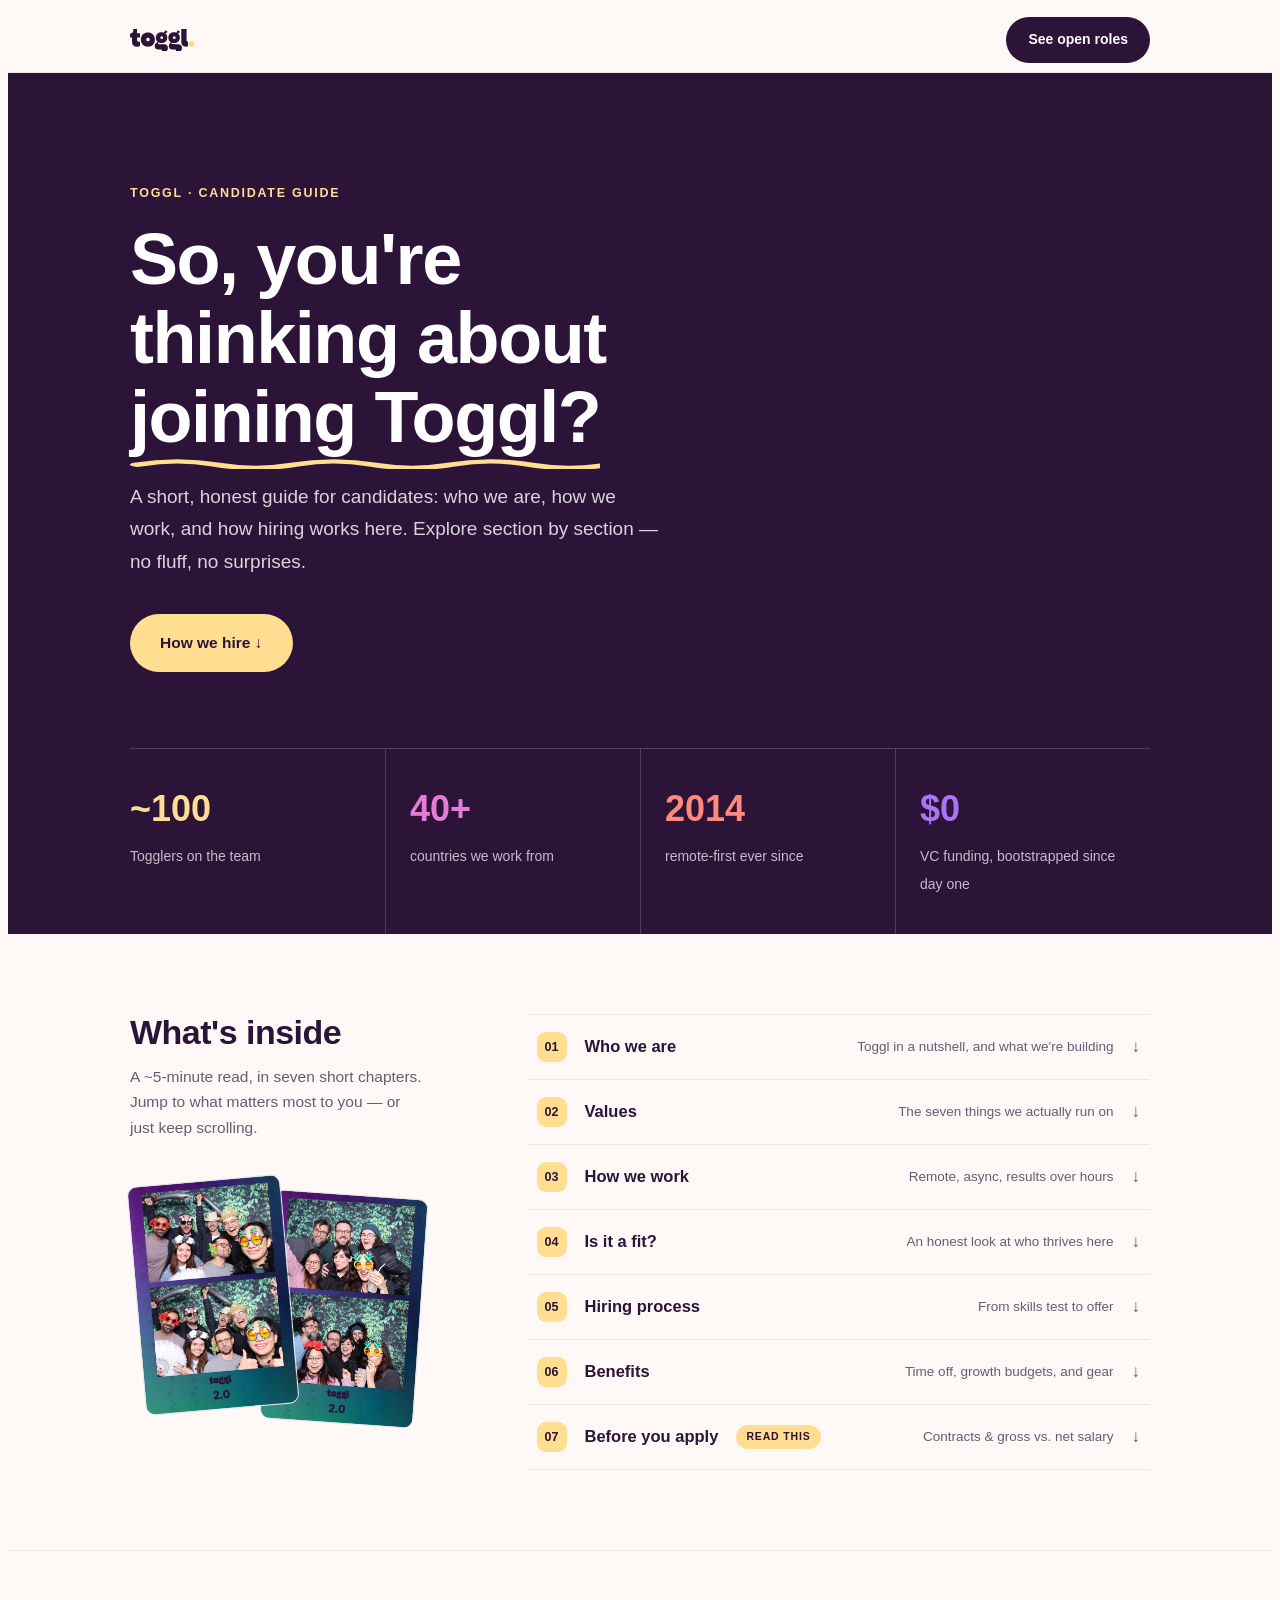
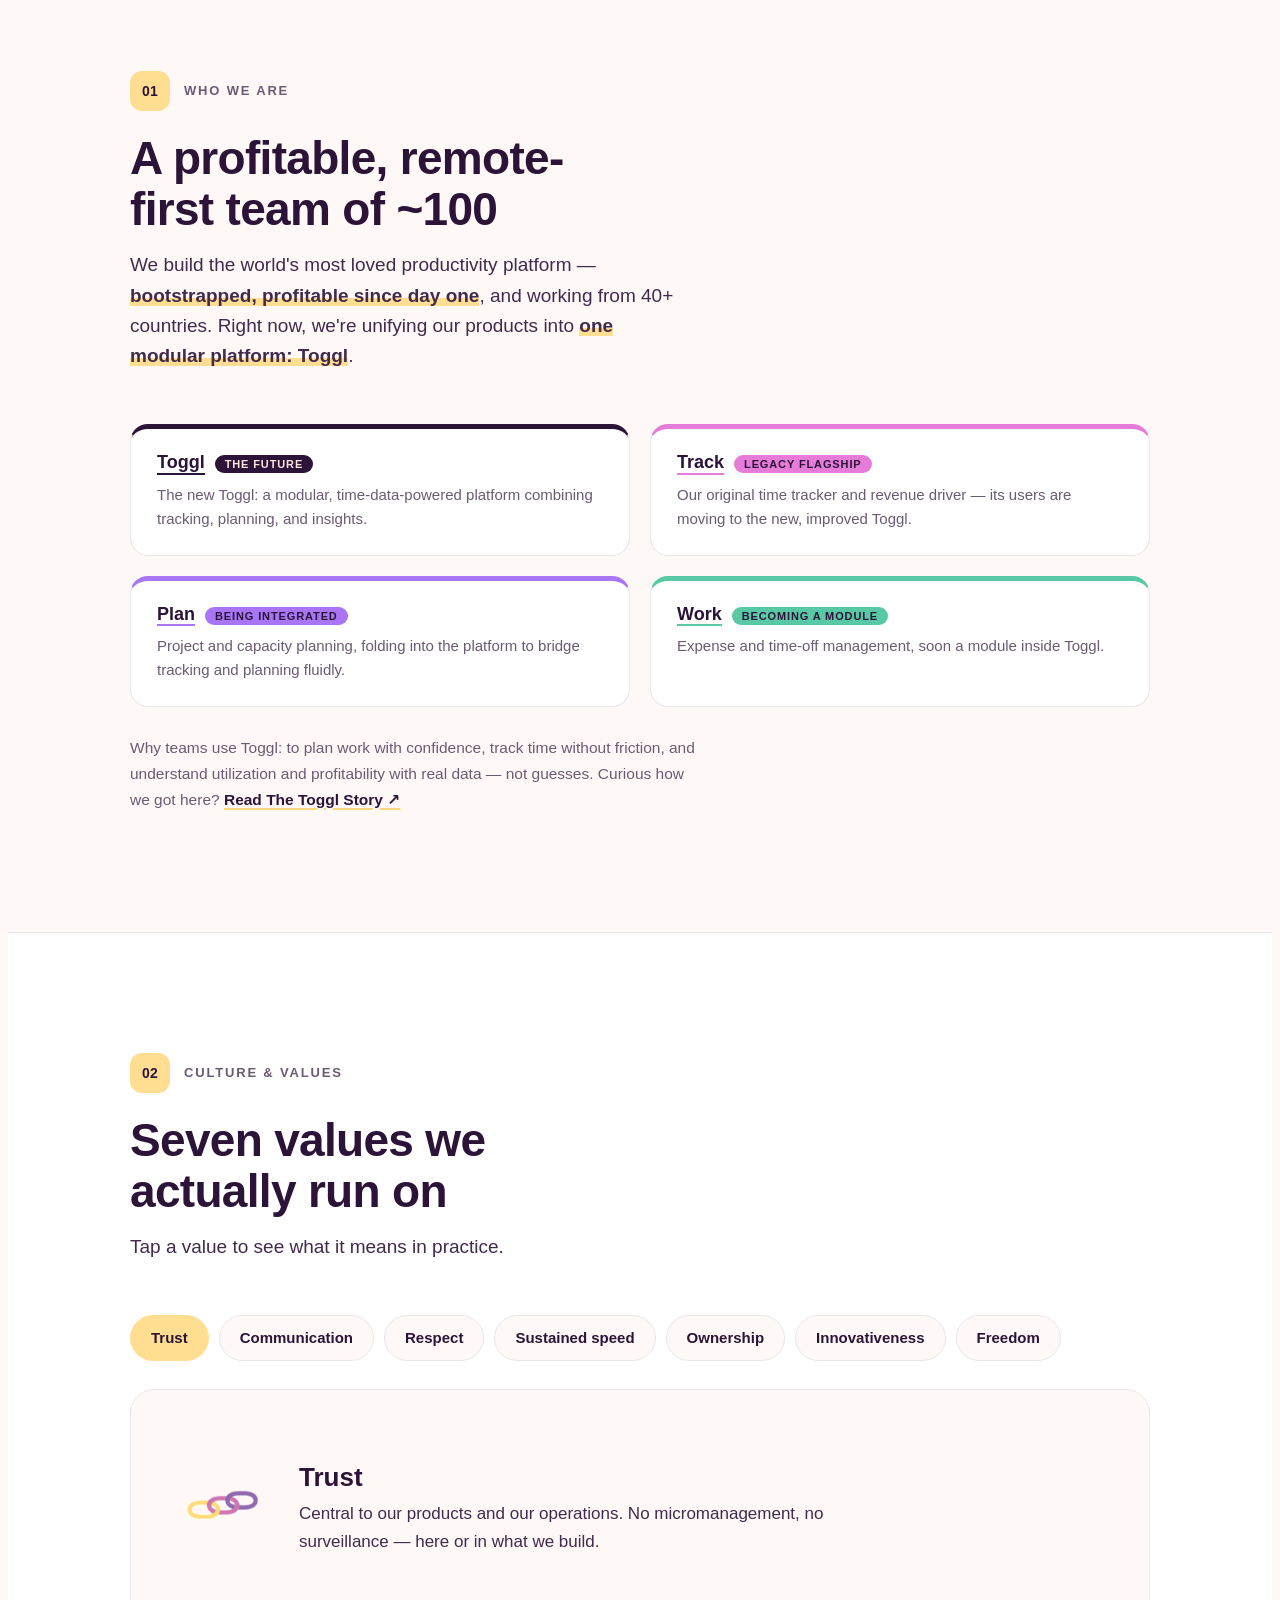
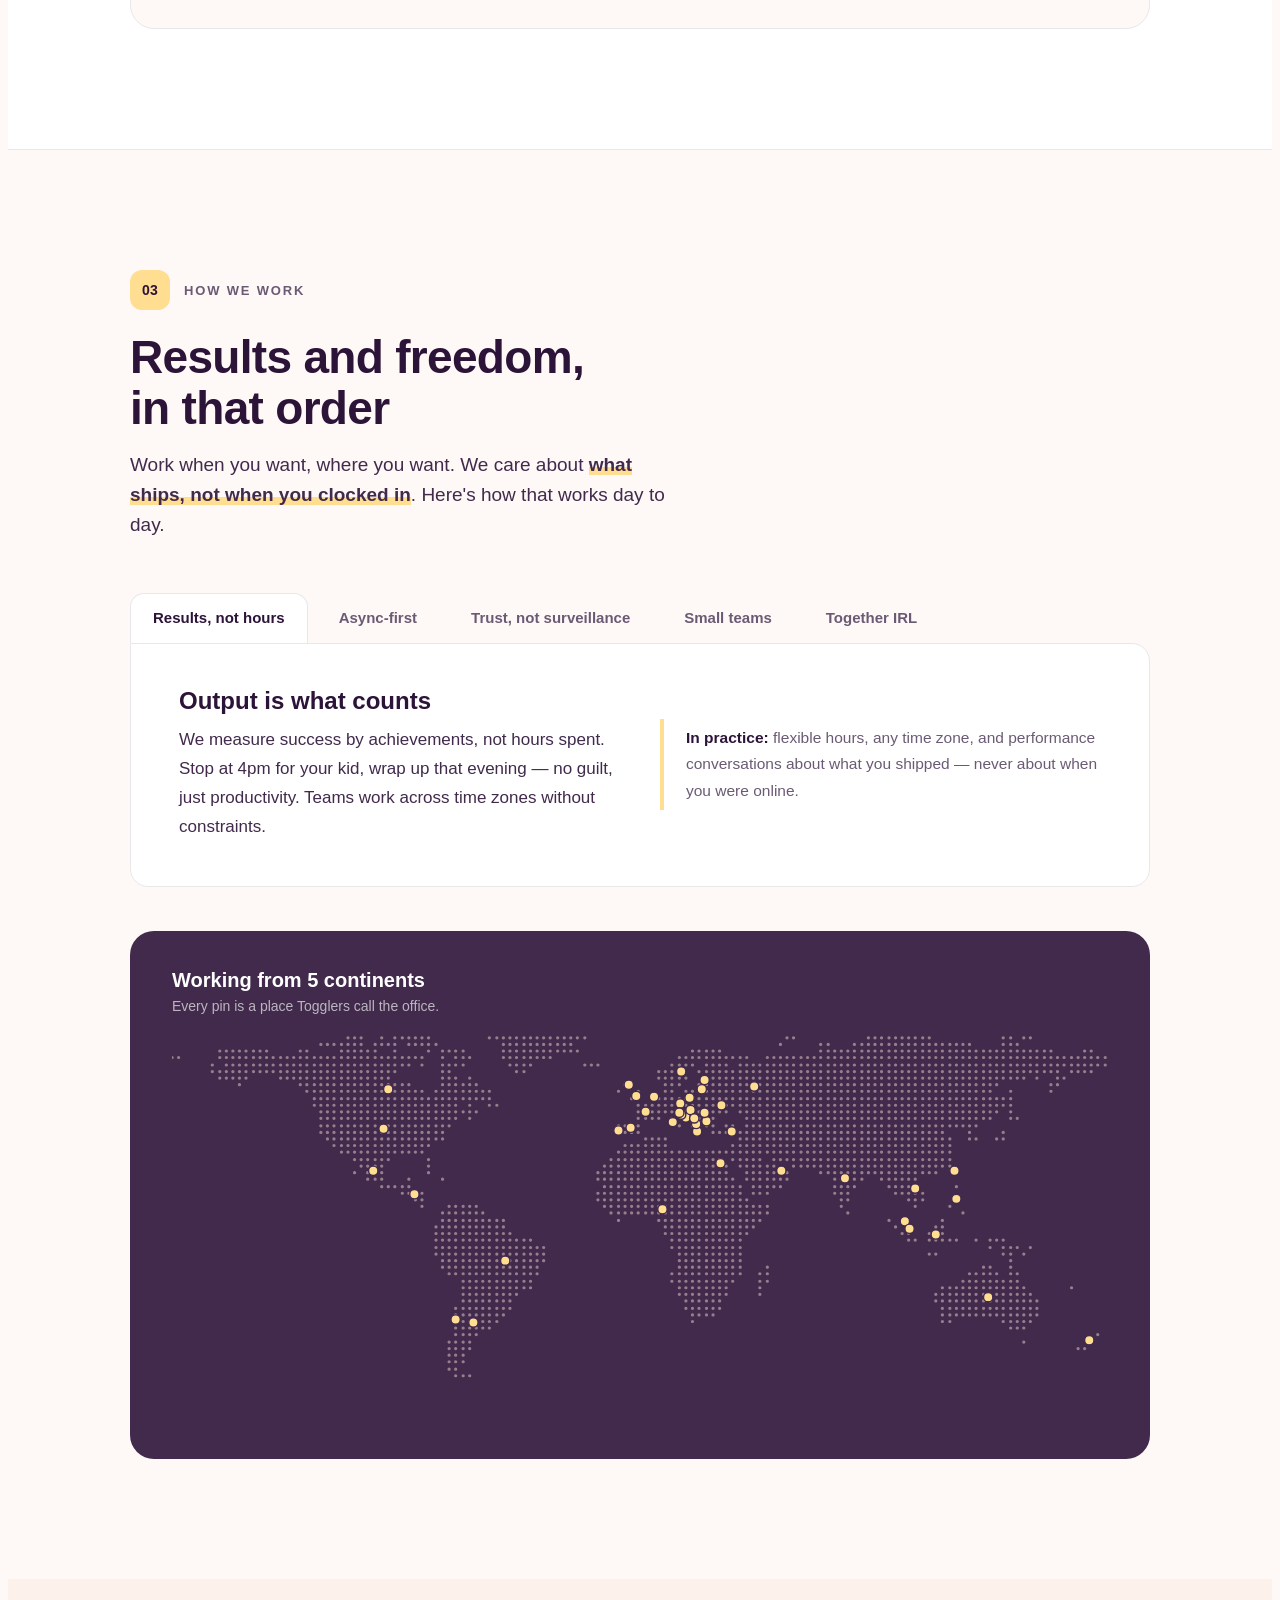
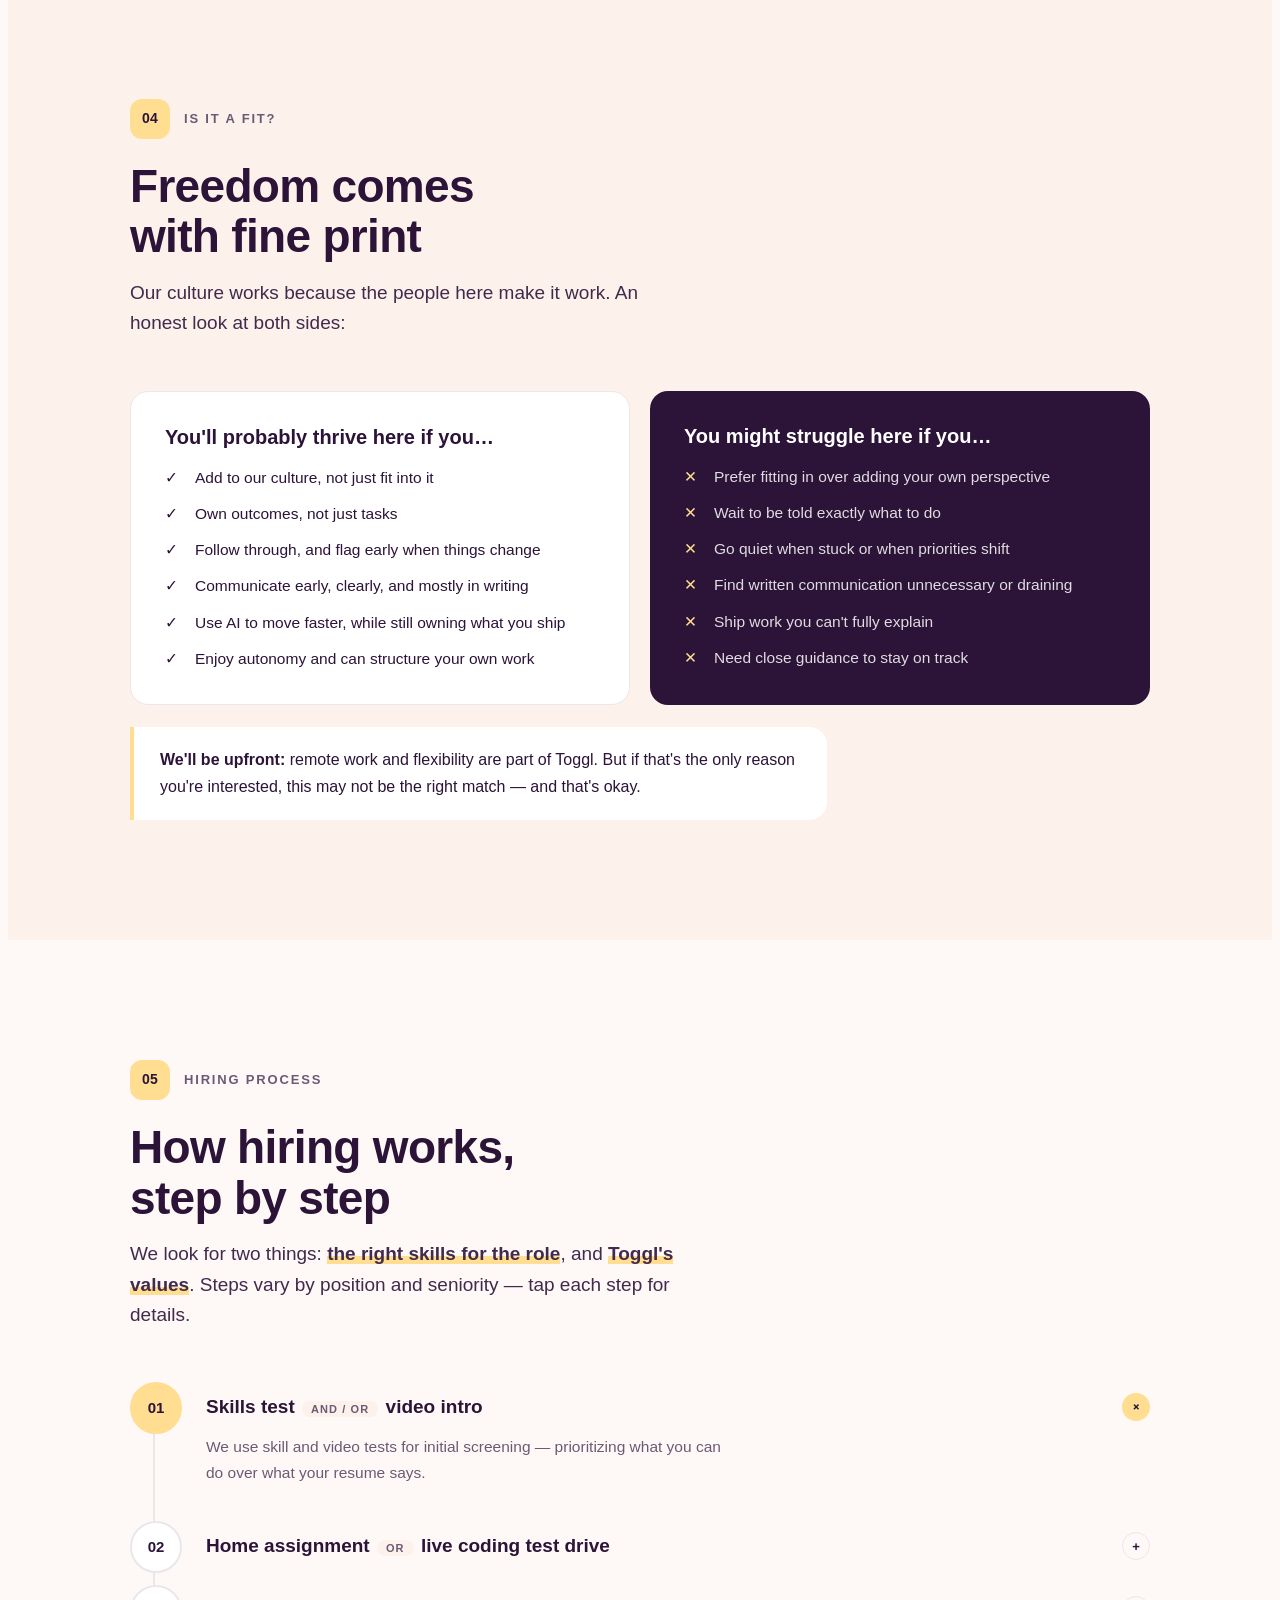
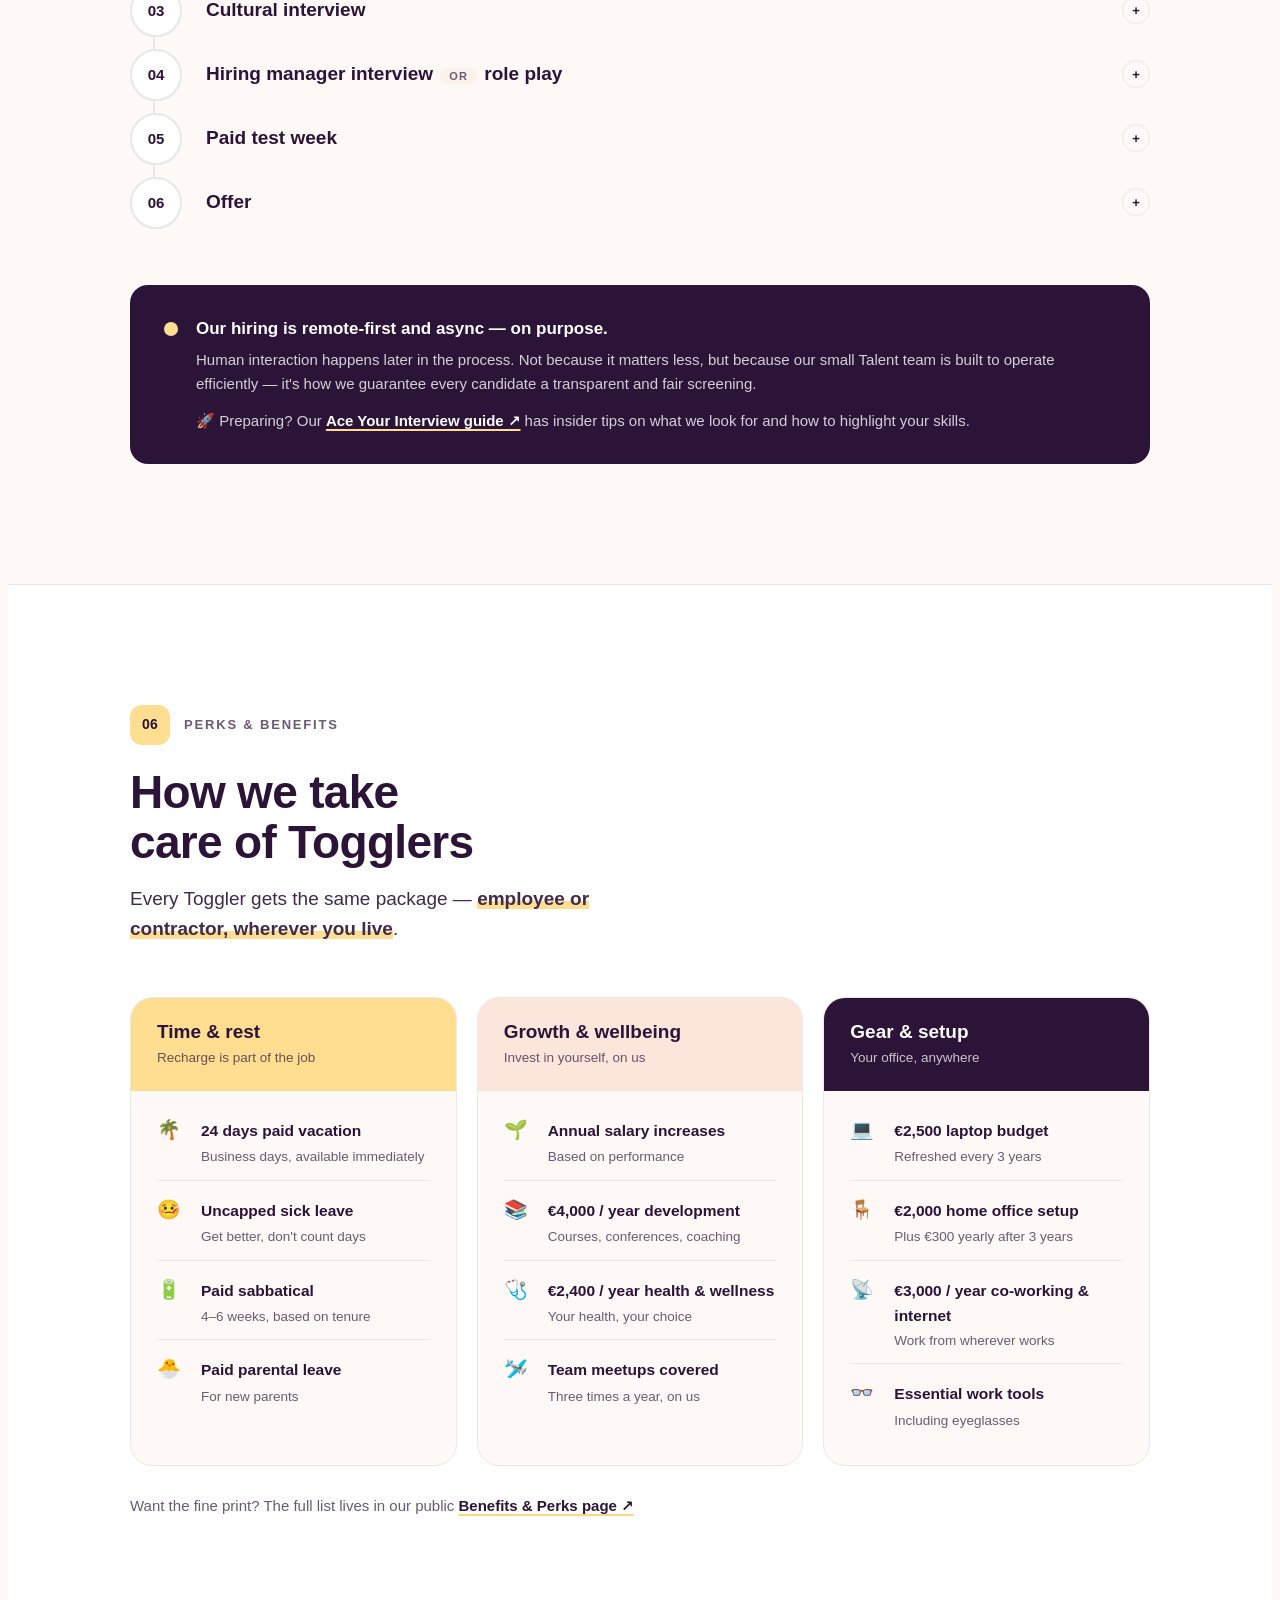
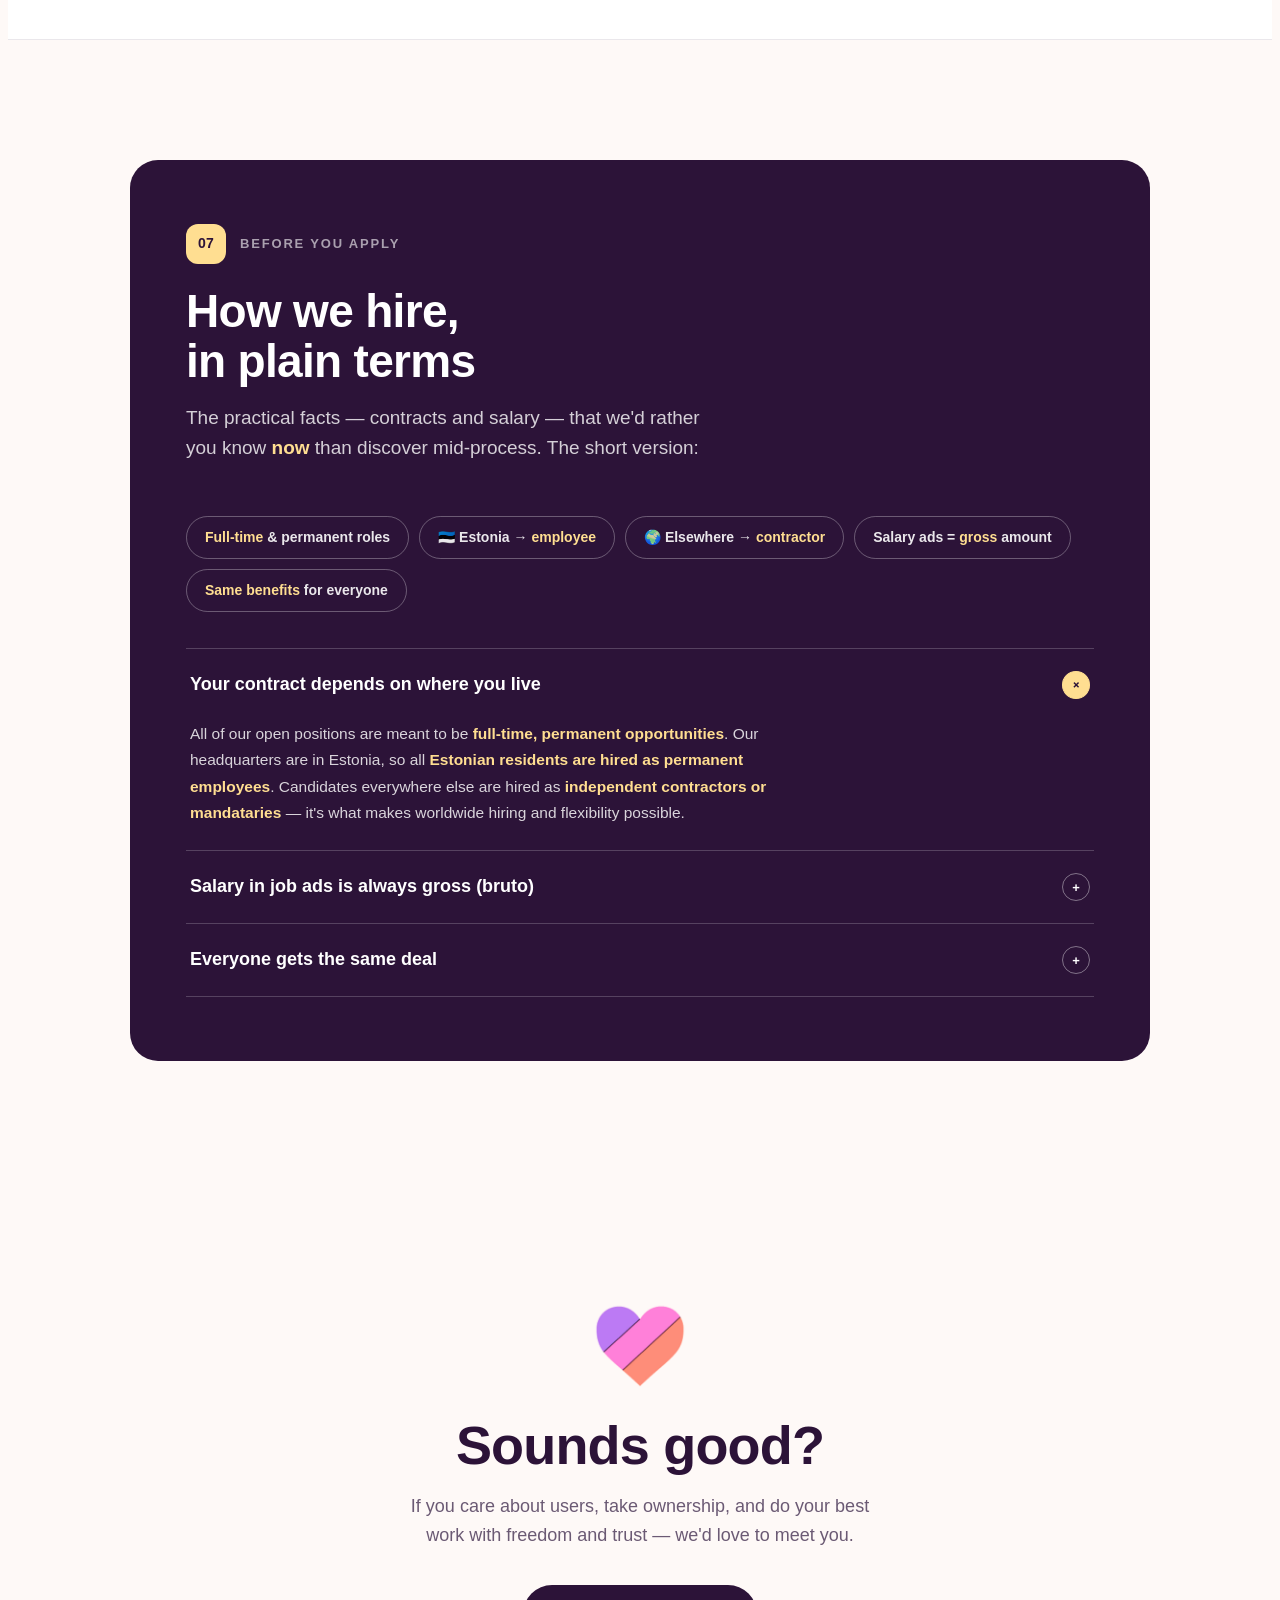
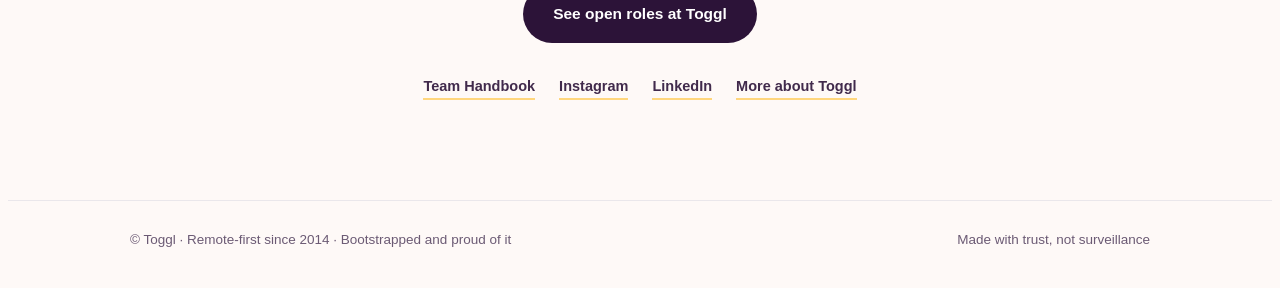
==== commit 1ac90cdb: "Single hero CTA: yellow 'How we hire' button Drops 'Start exploring' and the 'read this first' phras" ====
--- a/index.html
+++ b/index.html
@@ -401,8 +401,7 @@
     <h1>So, you're thinking about <span class="squiggle">joining&nbsp;Toggl?</span></h1>
     <p class="hero-sub">A short, honest guide for candidates: who we are, how we work, and how hiring works here. Explore section by section — no fluff, no surprises.</p>
     <div class="hero-ctas">
-      <a class="btn btn-yellow" href="#contents">Start exploring ↓</a>
-      <a class="btn btn-ghost-dark" href="#before">How we hire — read this first</a>
+      <a class="btn btn-yellow" href="#before">How we hire ↓</a>
     </div>
     <div class="stats">
       <div class="stat reveal"><b>~100</b><span>Togglers on the team</span></div>
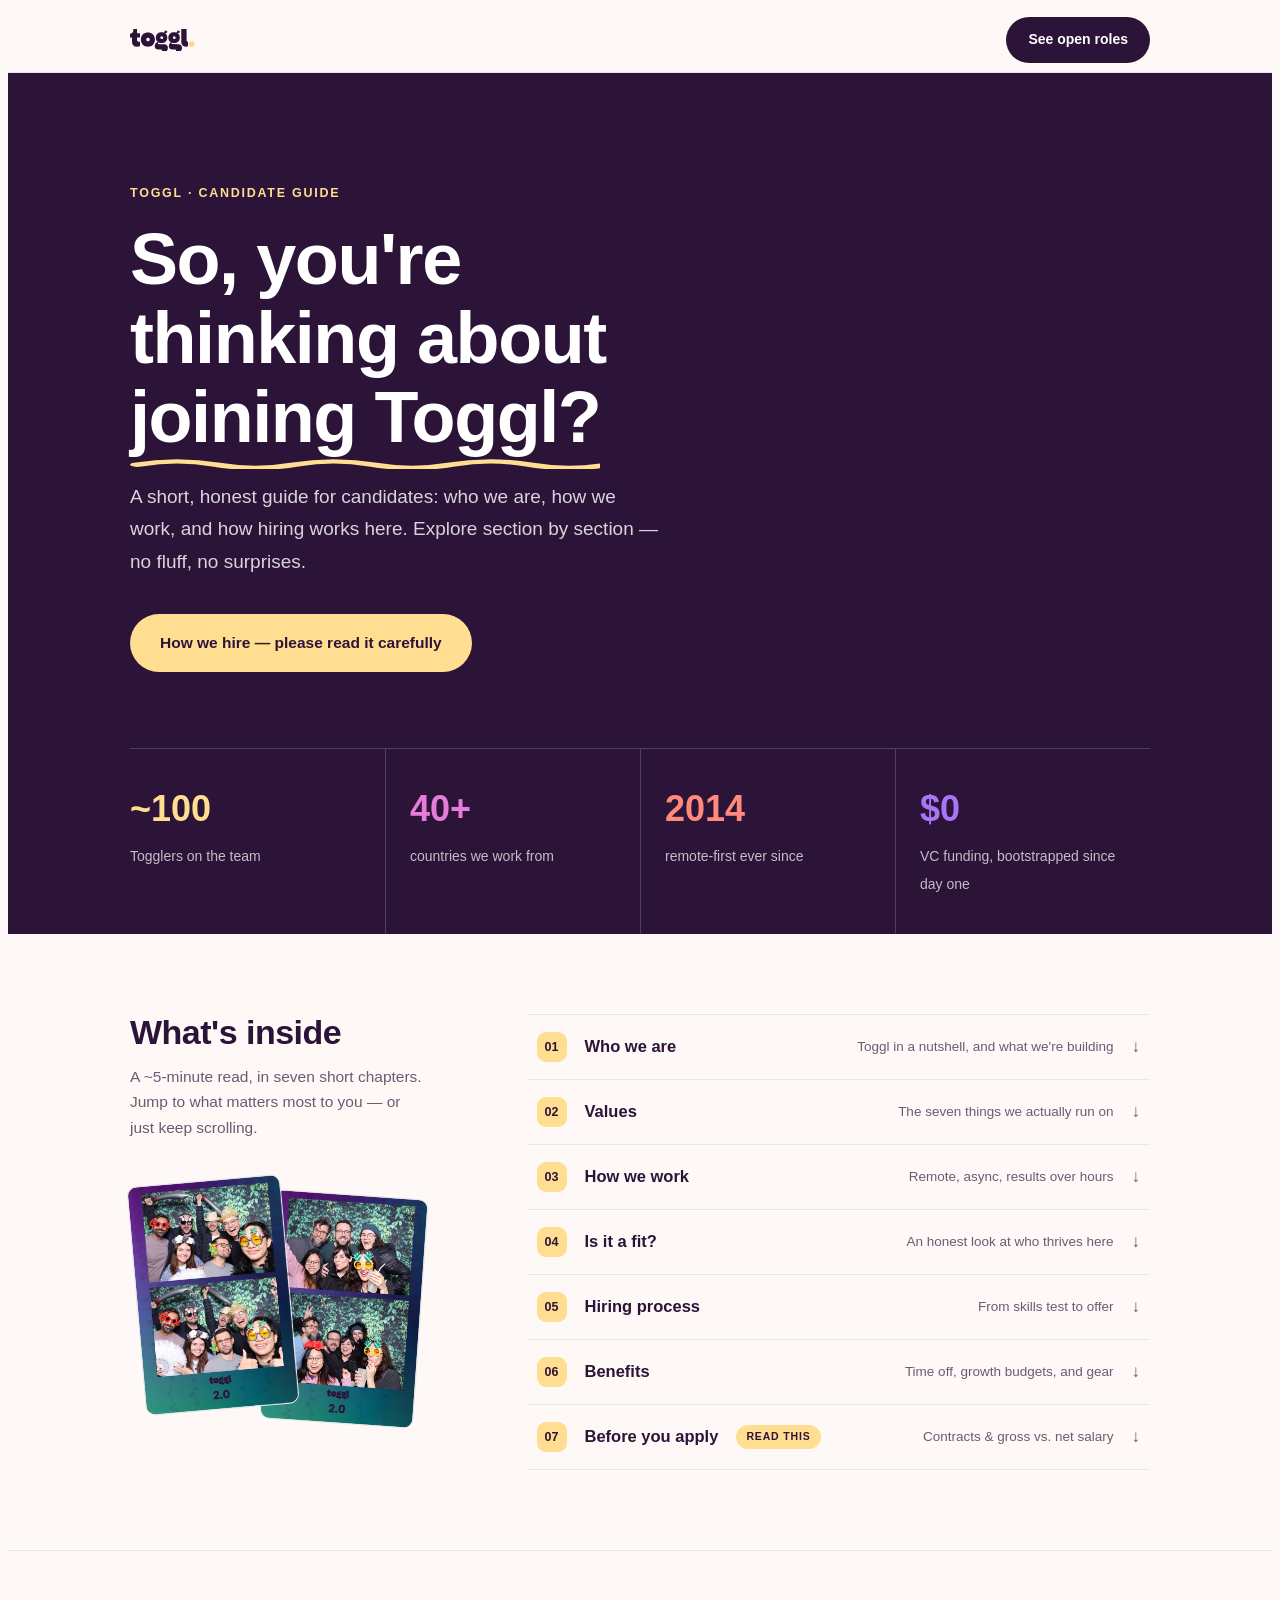
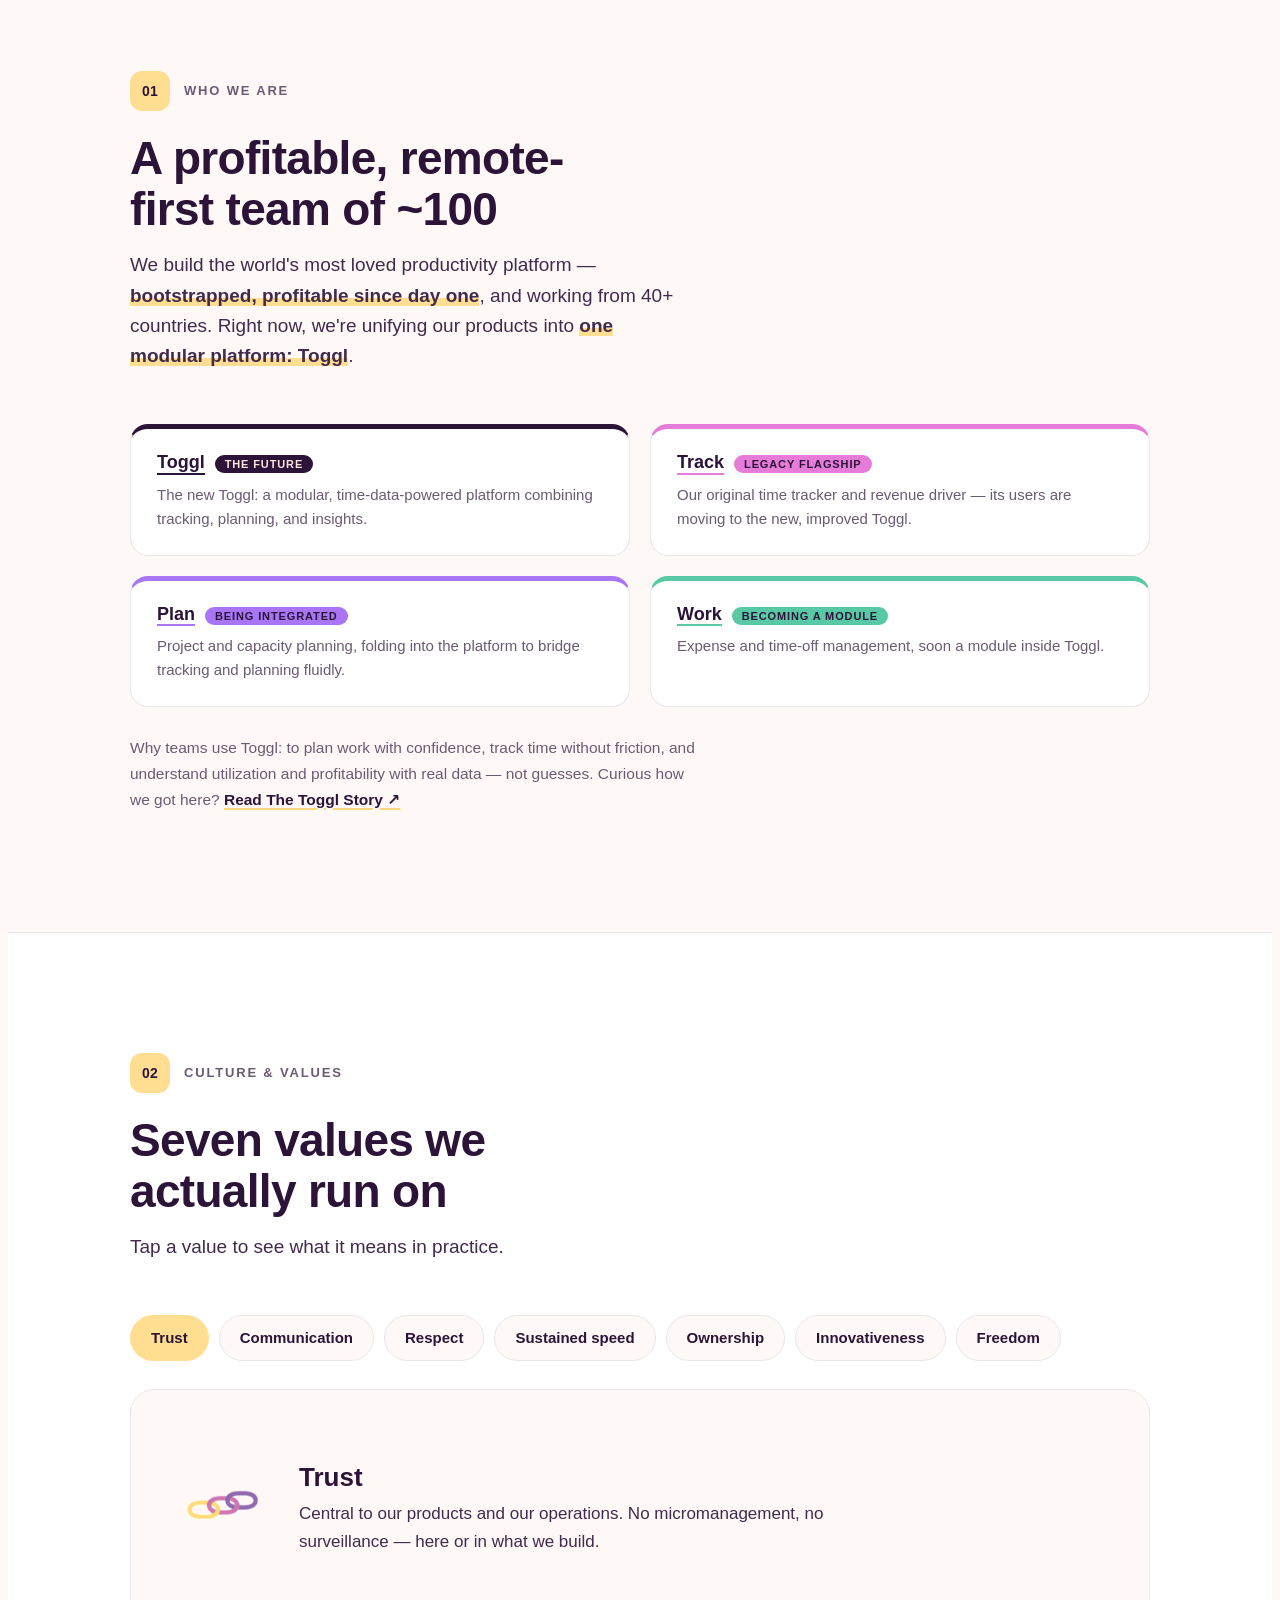
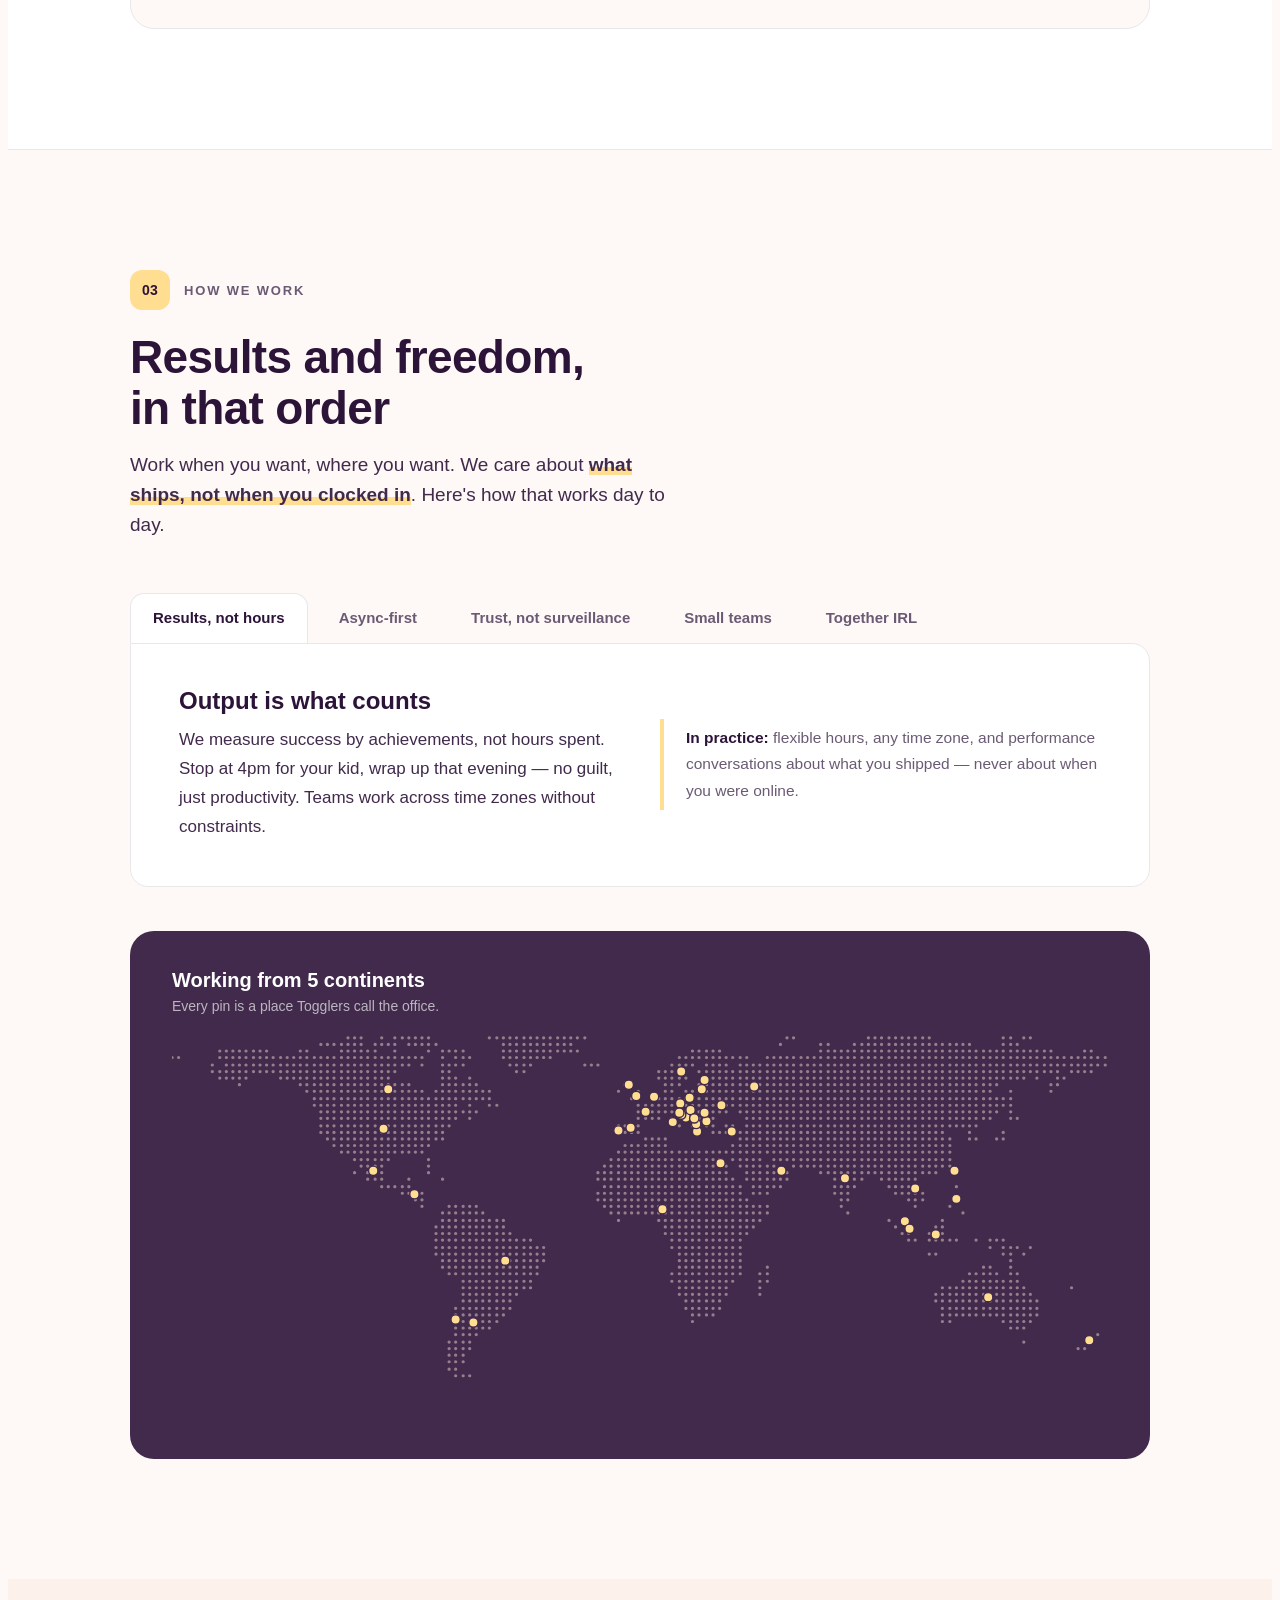
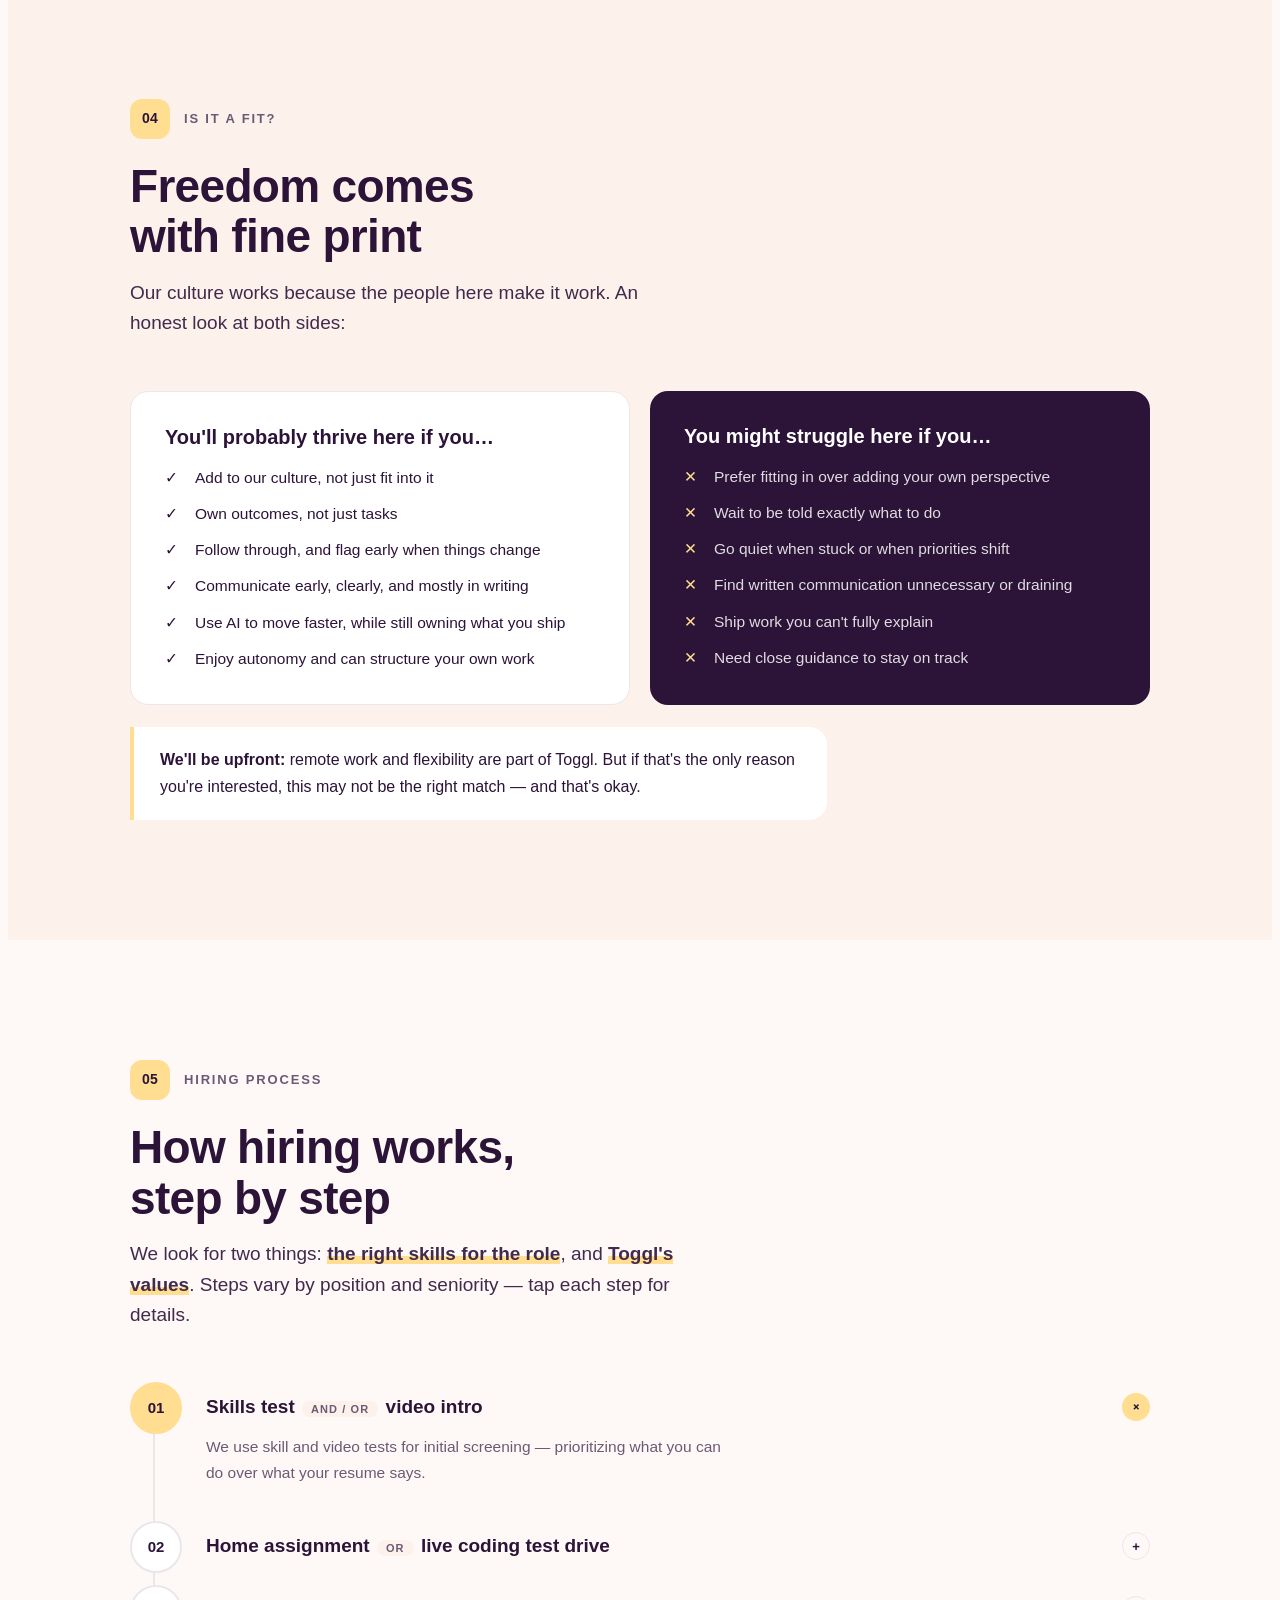
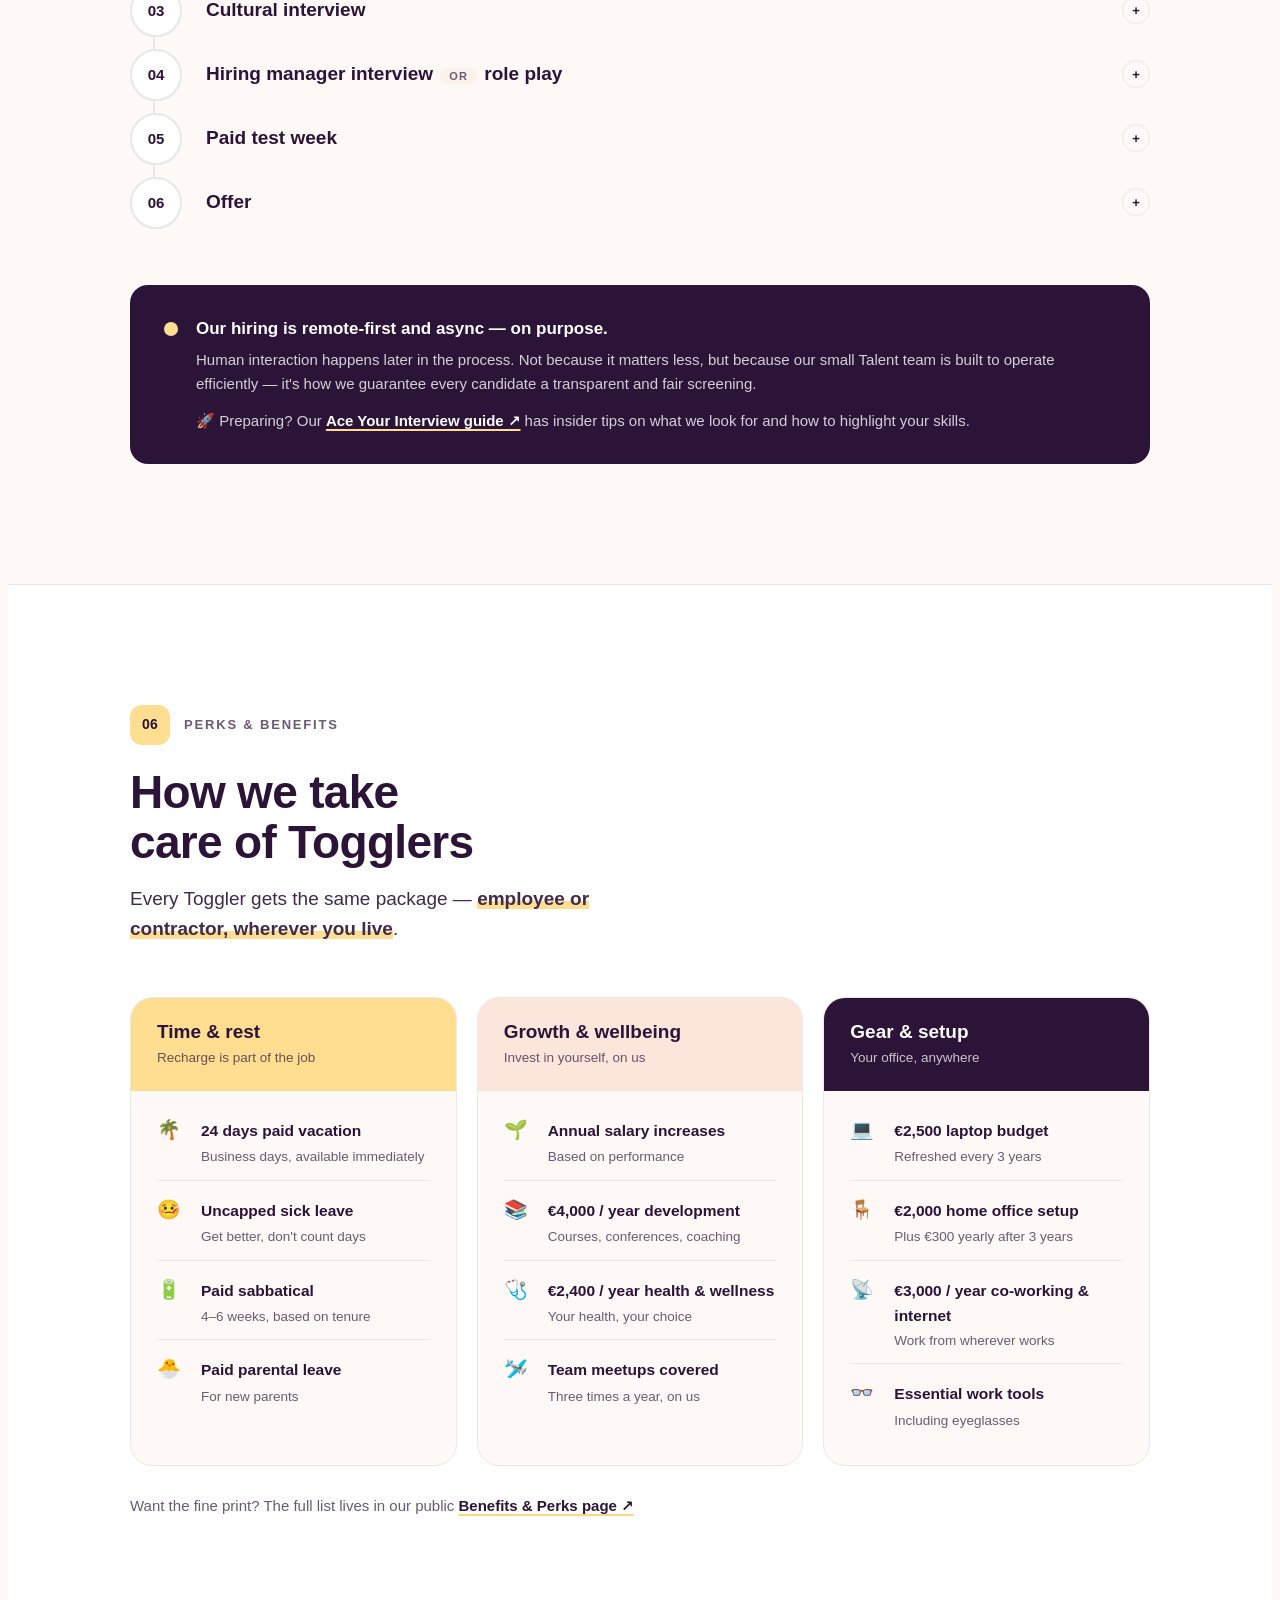
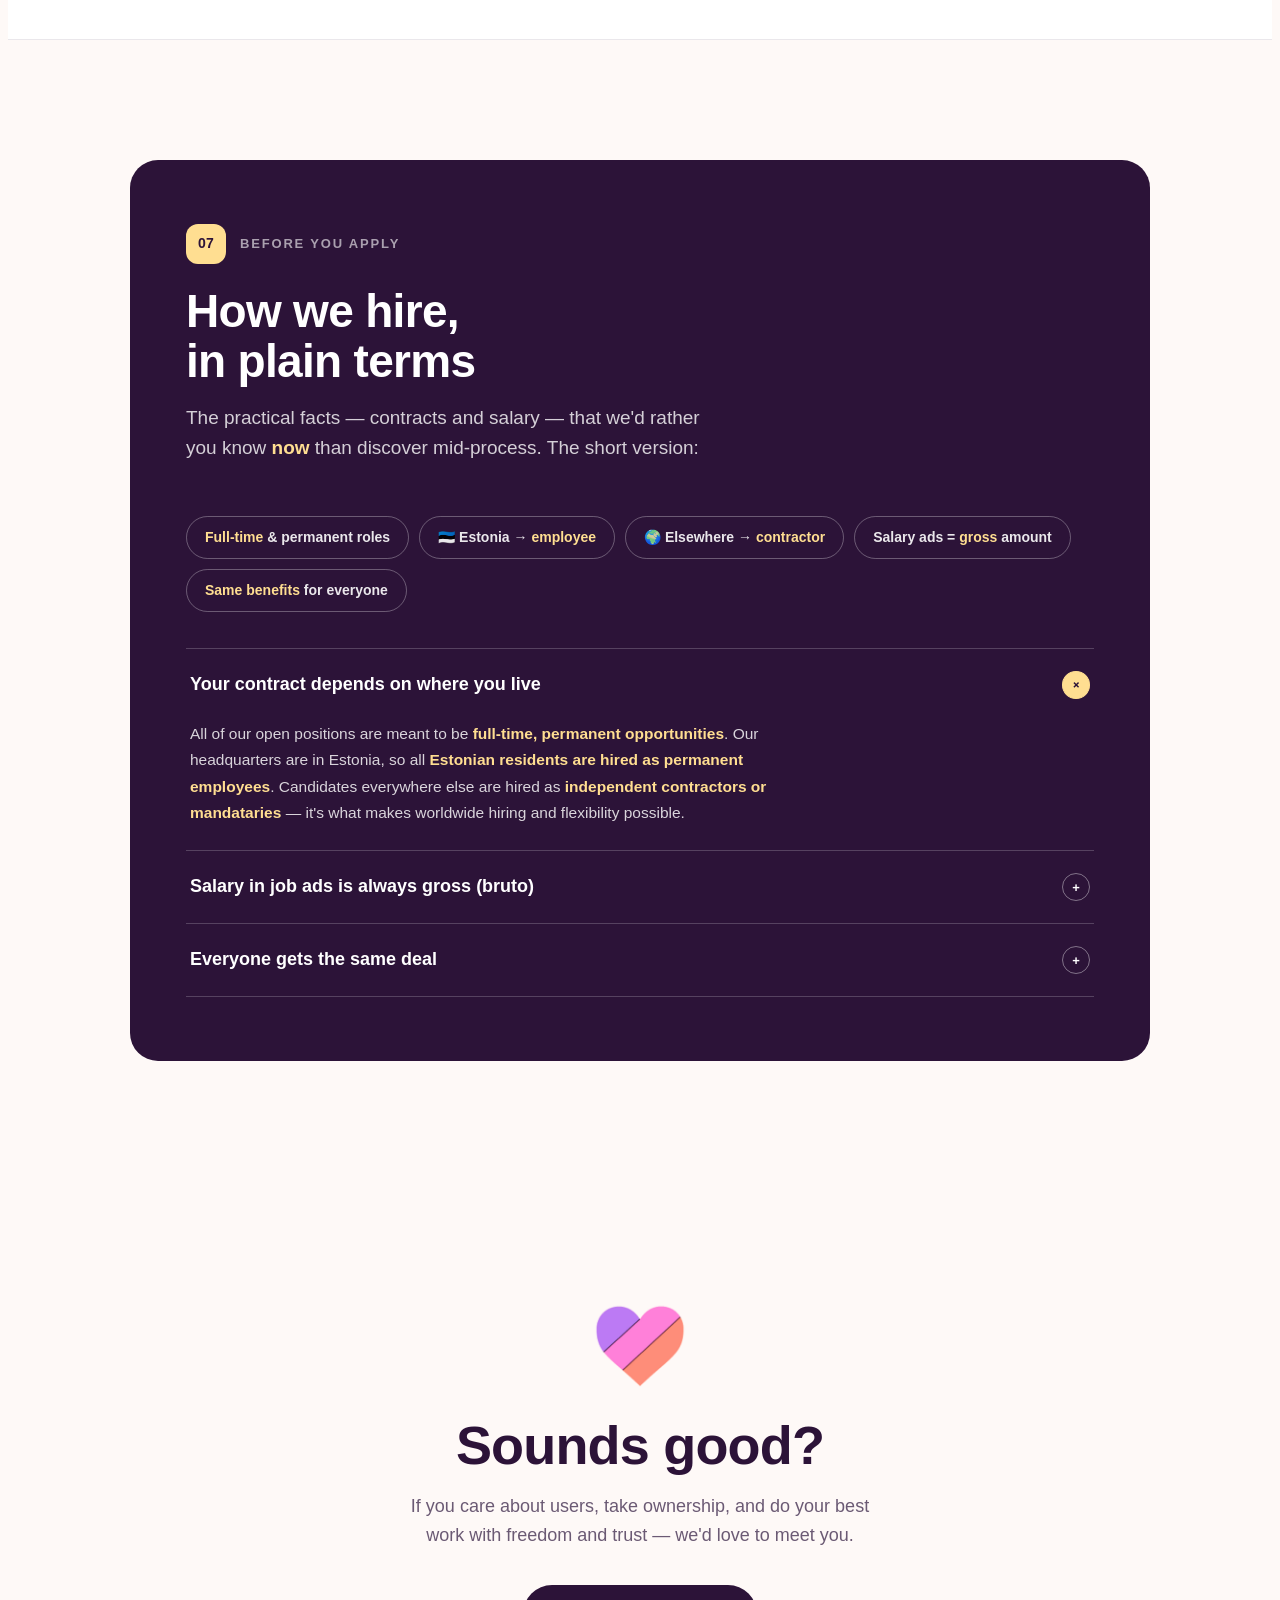
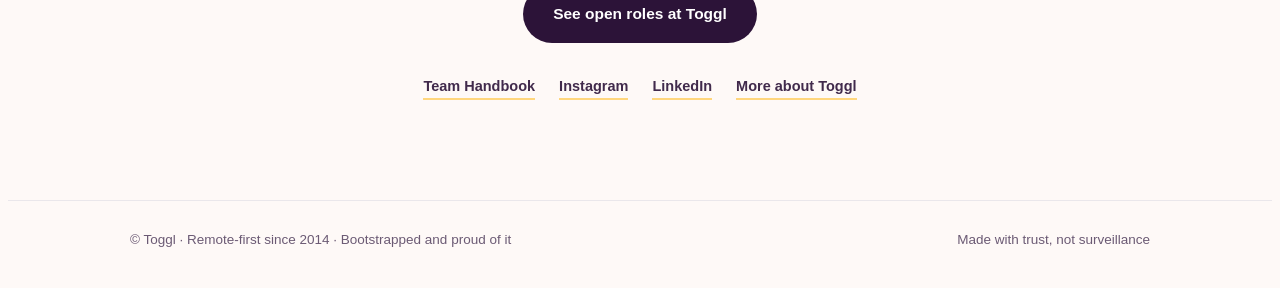
==== commit 7c97a52a: "Hero CTA copy: 'How we hire — please read it carefully' Co-Authored-By: Claude Fable 5 <noreply@anth" ====
--- a/index.html
+++ b/index.html
@@ -401,7 +401,7 @@
     <h1>So, you're thinking about <span class="squiggle">joining&nbsp;Toggl?</span></h1>
     <p class="hero-sub">A short, honest guide for candidates: who we are, how we work, and how hiring works here. Explore section by section — no fluff, no surprises.</p>
     <div class="hero-ctas">
-      <a class="btn btn-yellow" href="#before">How we hire ↓</a>
+      <a class="btn btn-yellow" href="#before">How we hire — please read it carefully</a>
     </div>
     <div class="stats">
       <div class="stat reveal"><b>~100</b><span>Togglers on the team</span></div>
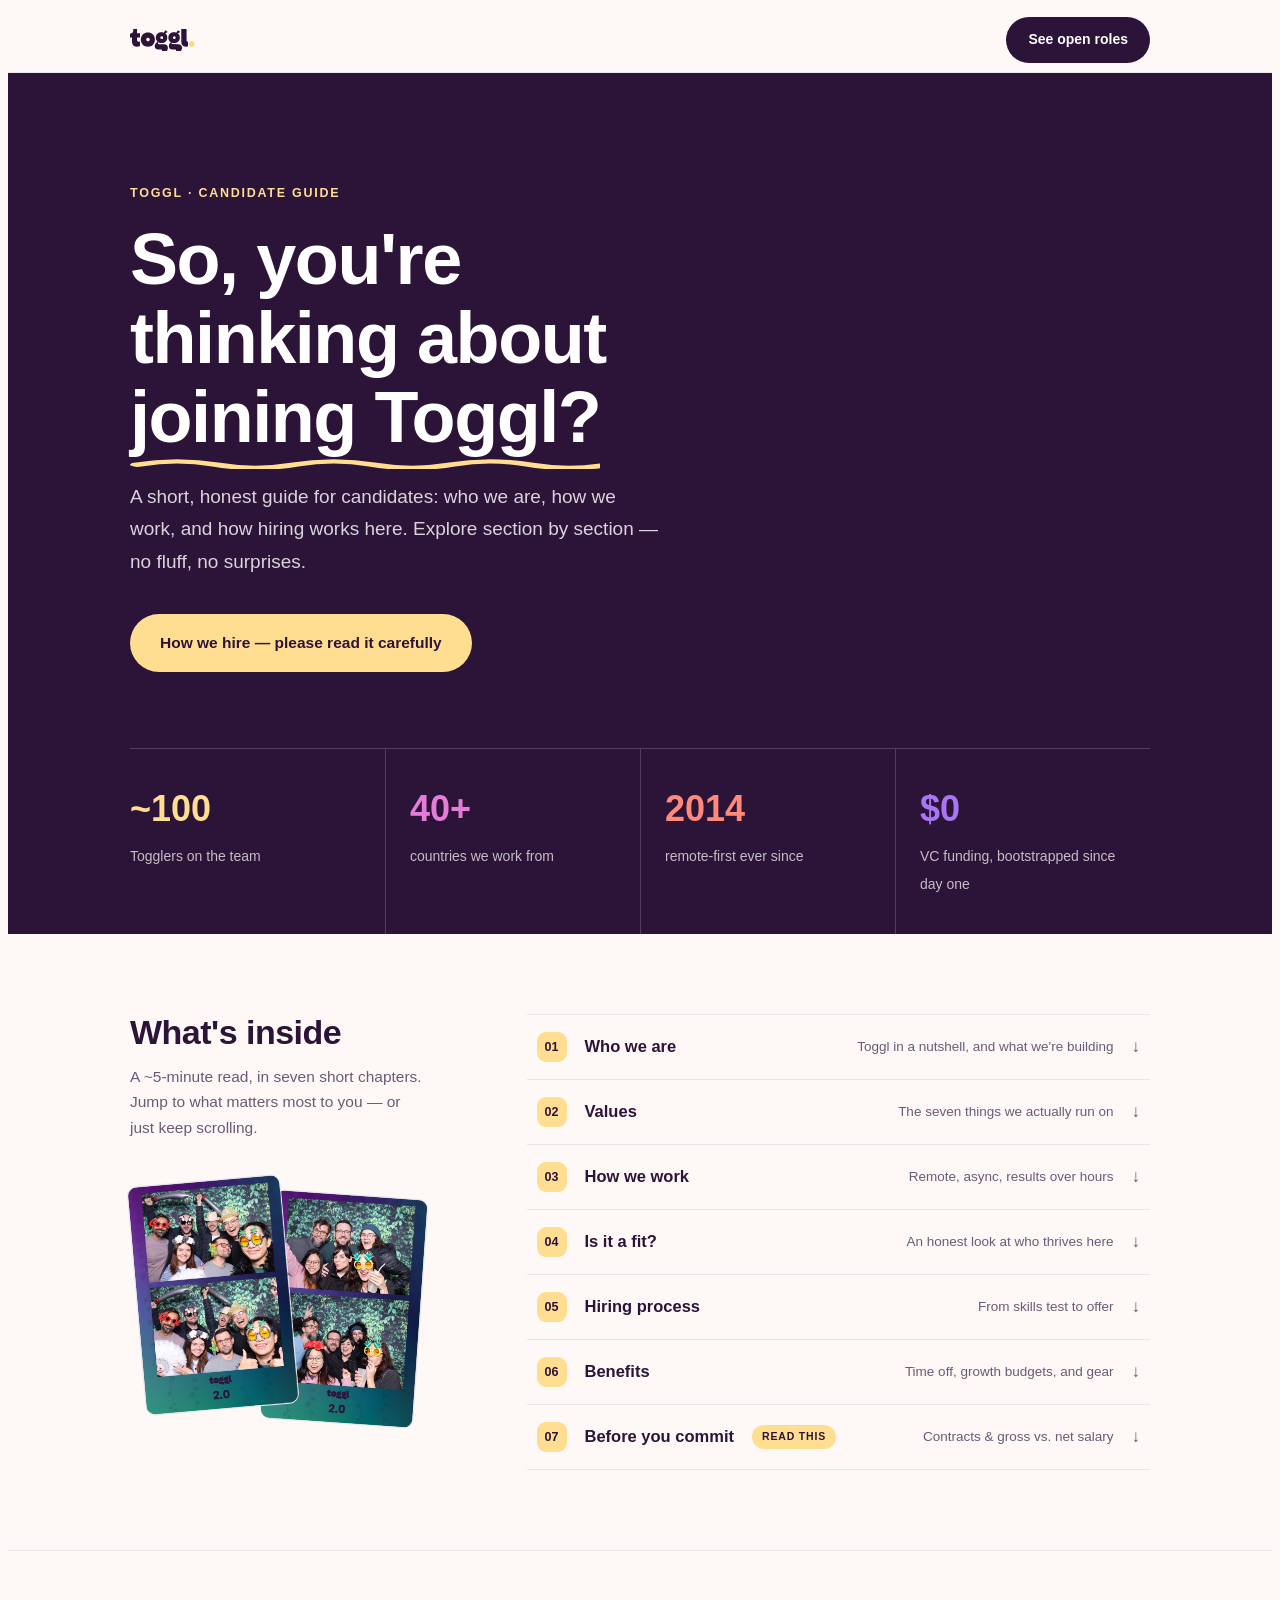
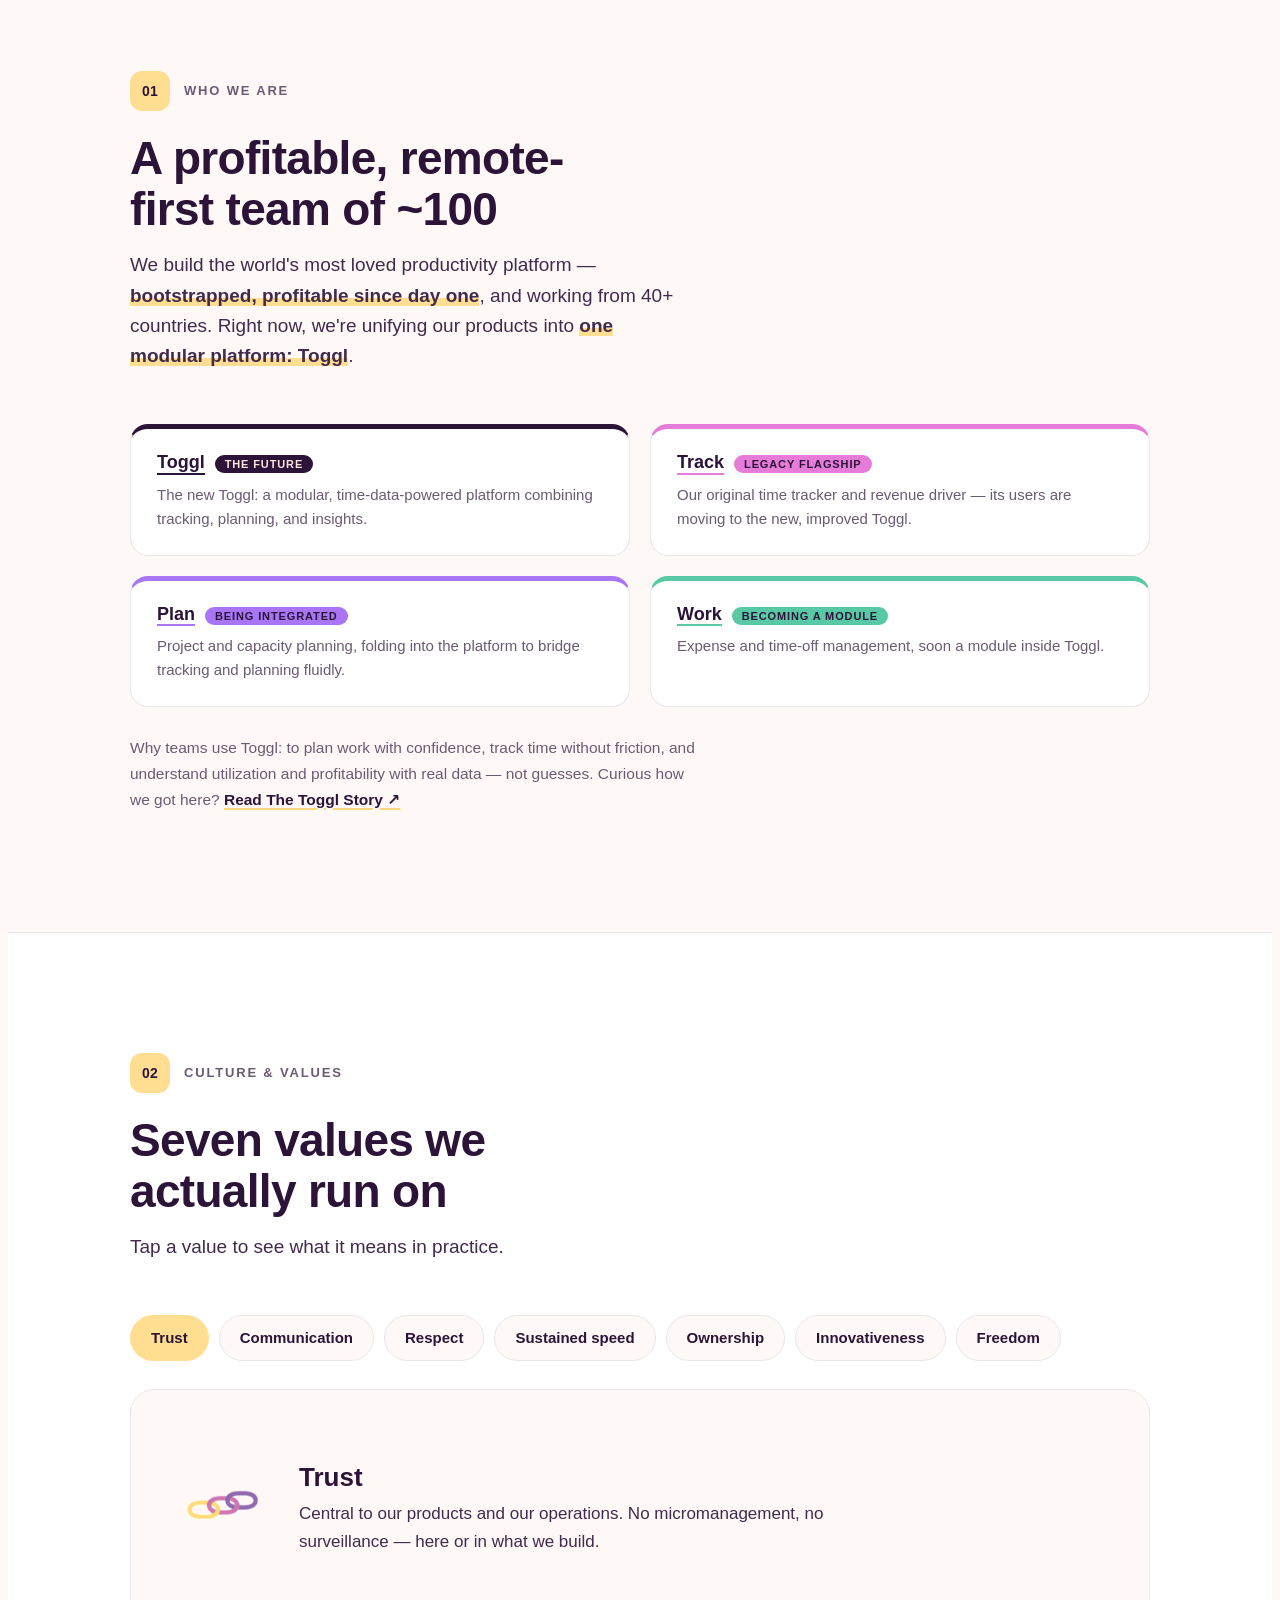
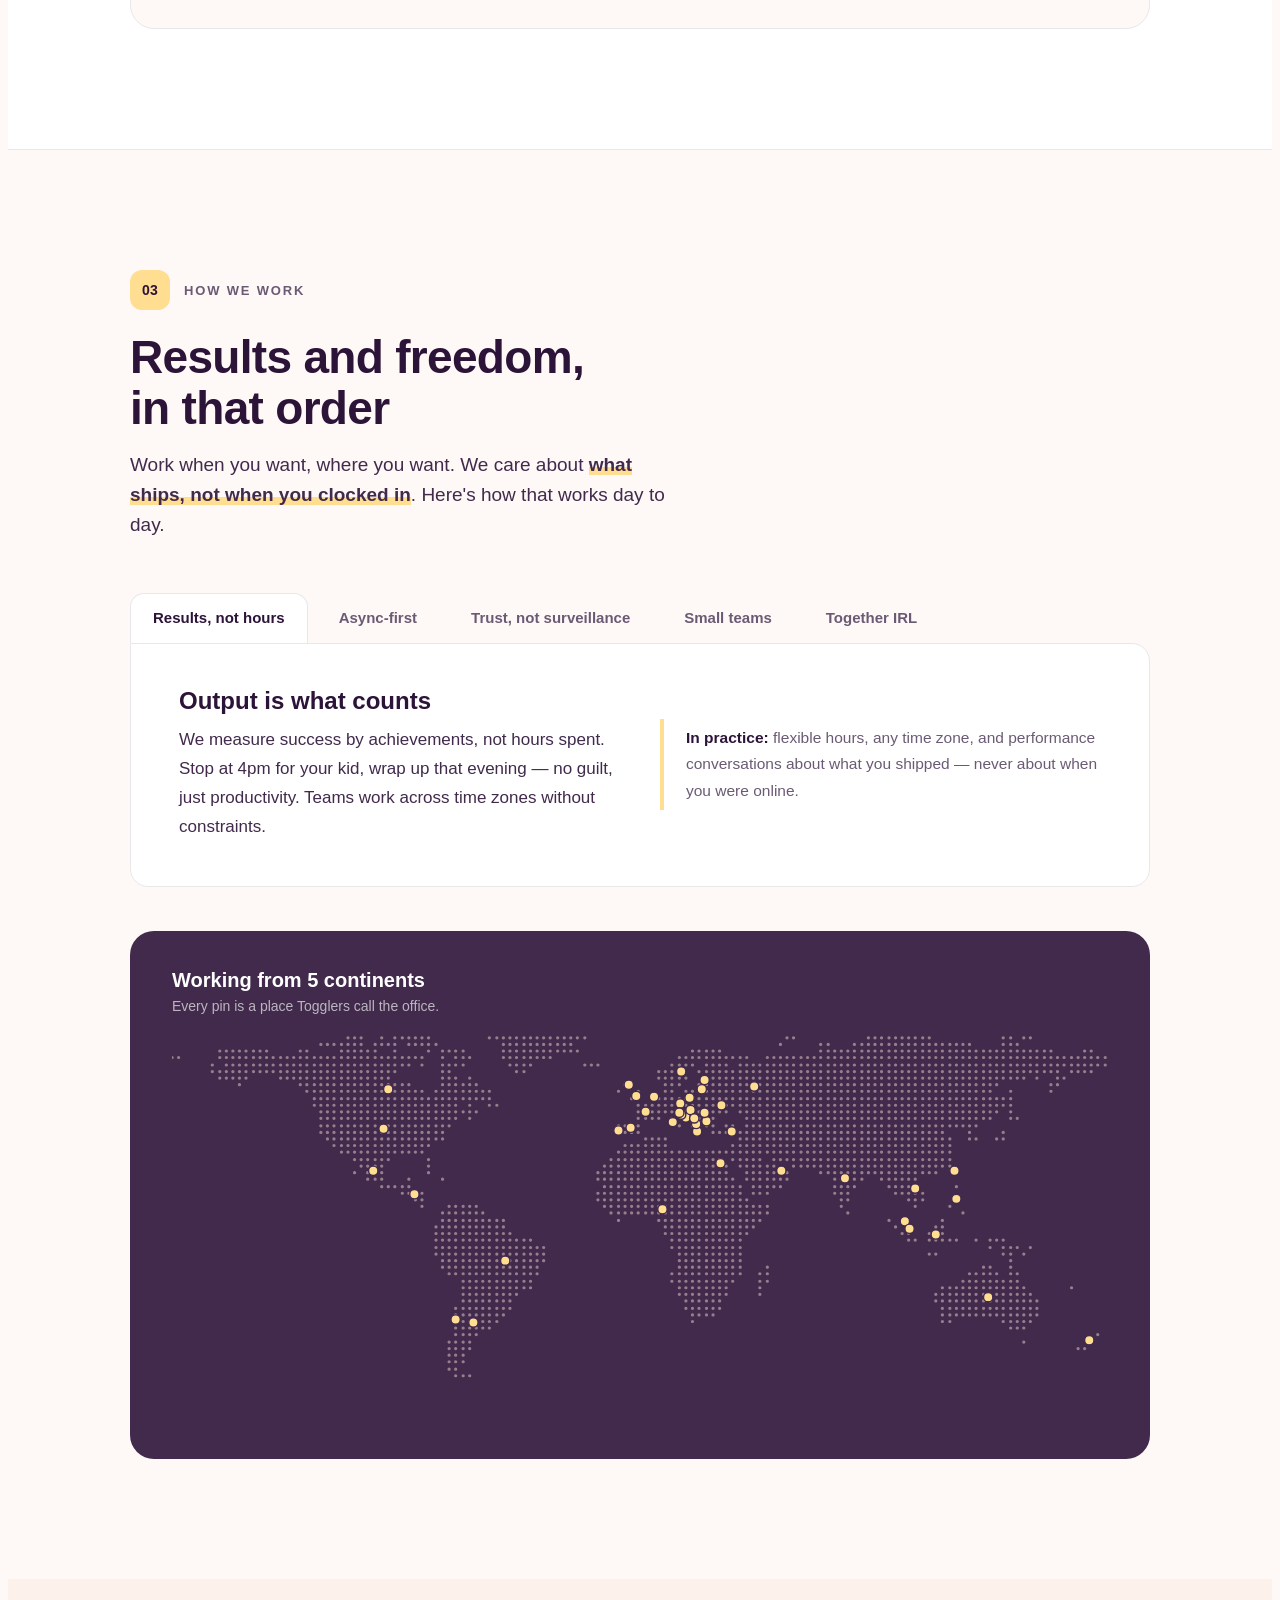
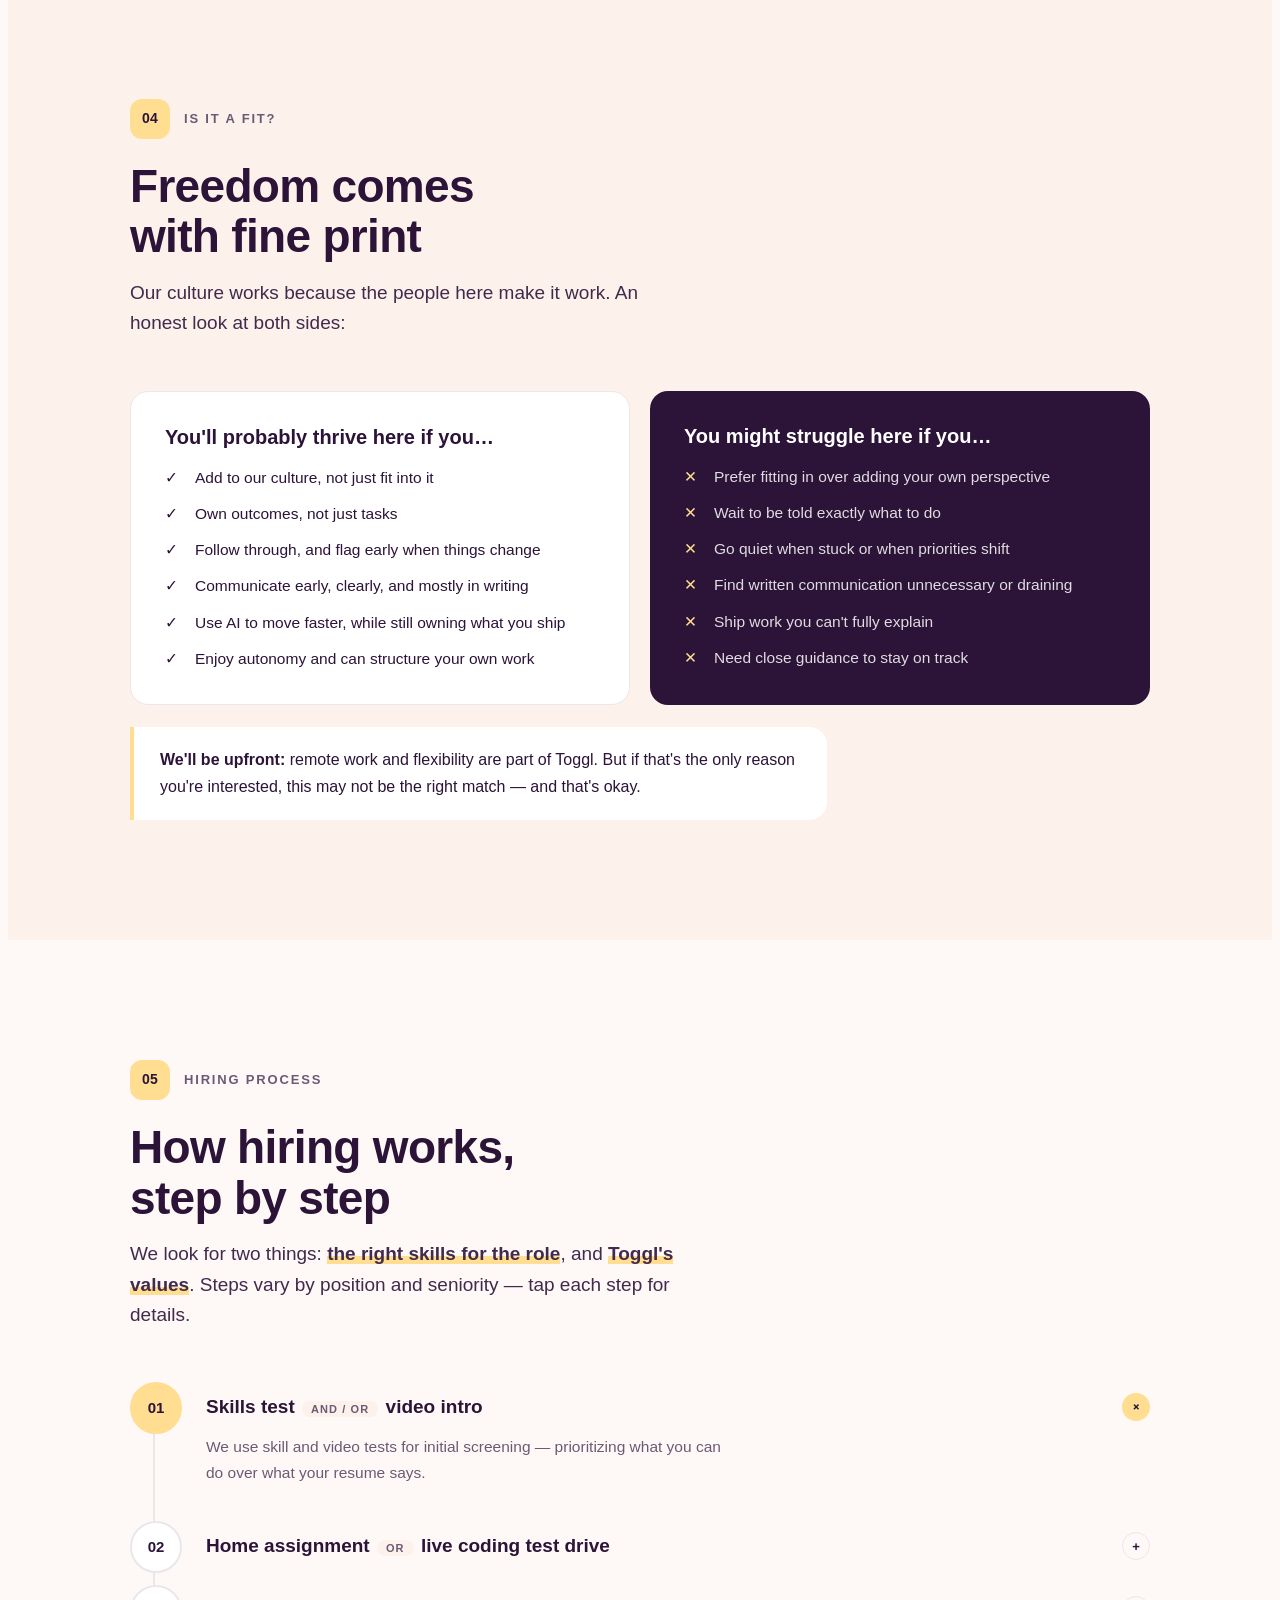
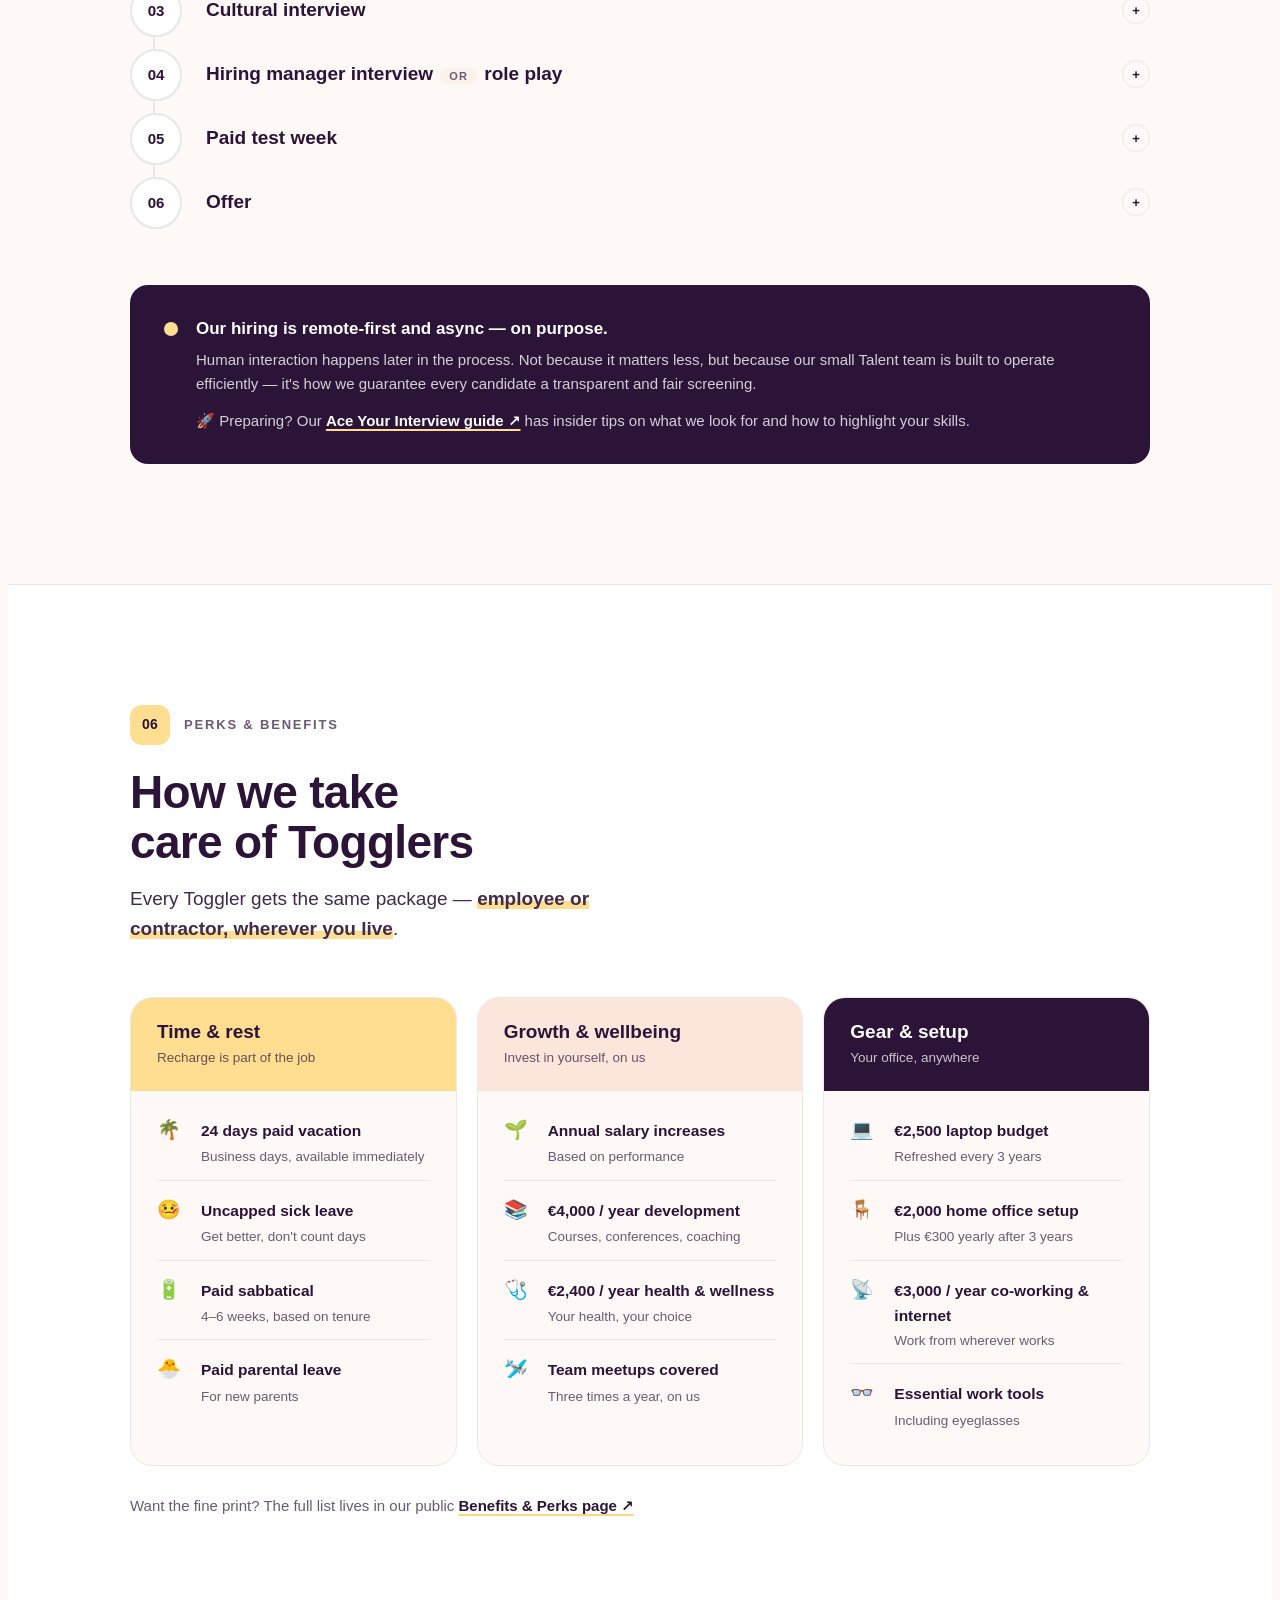
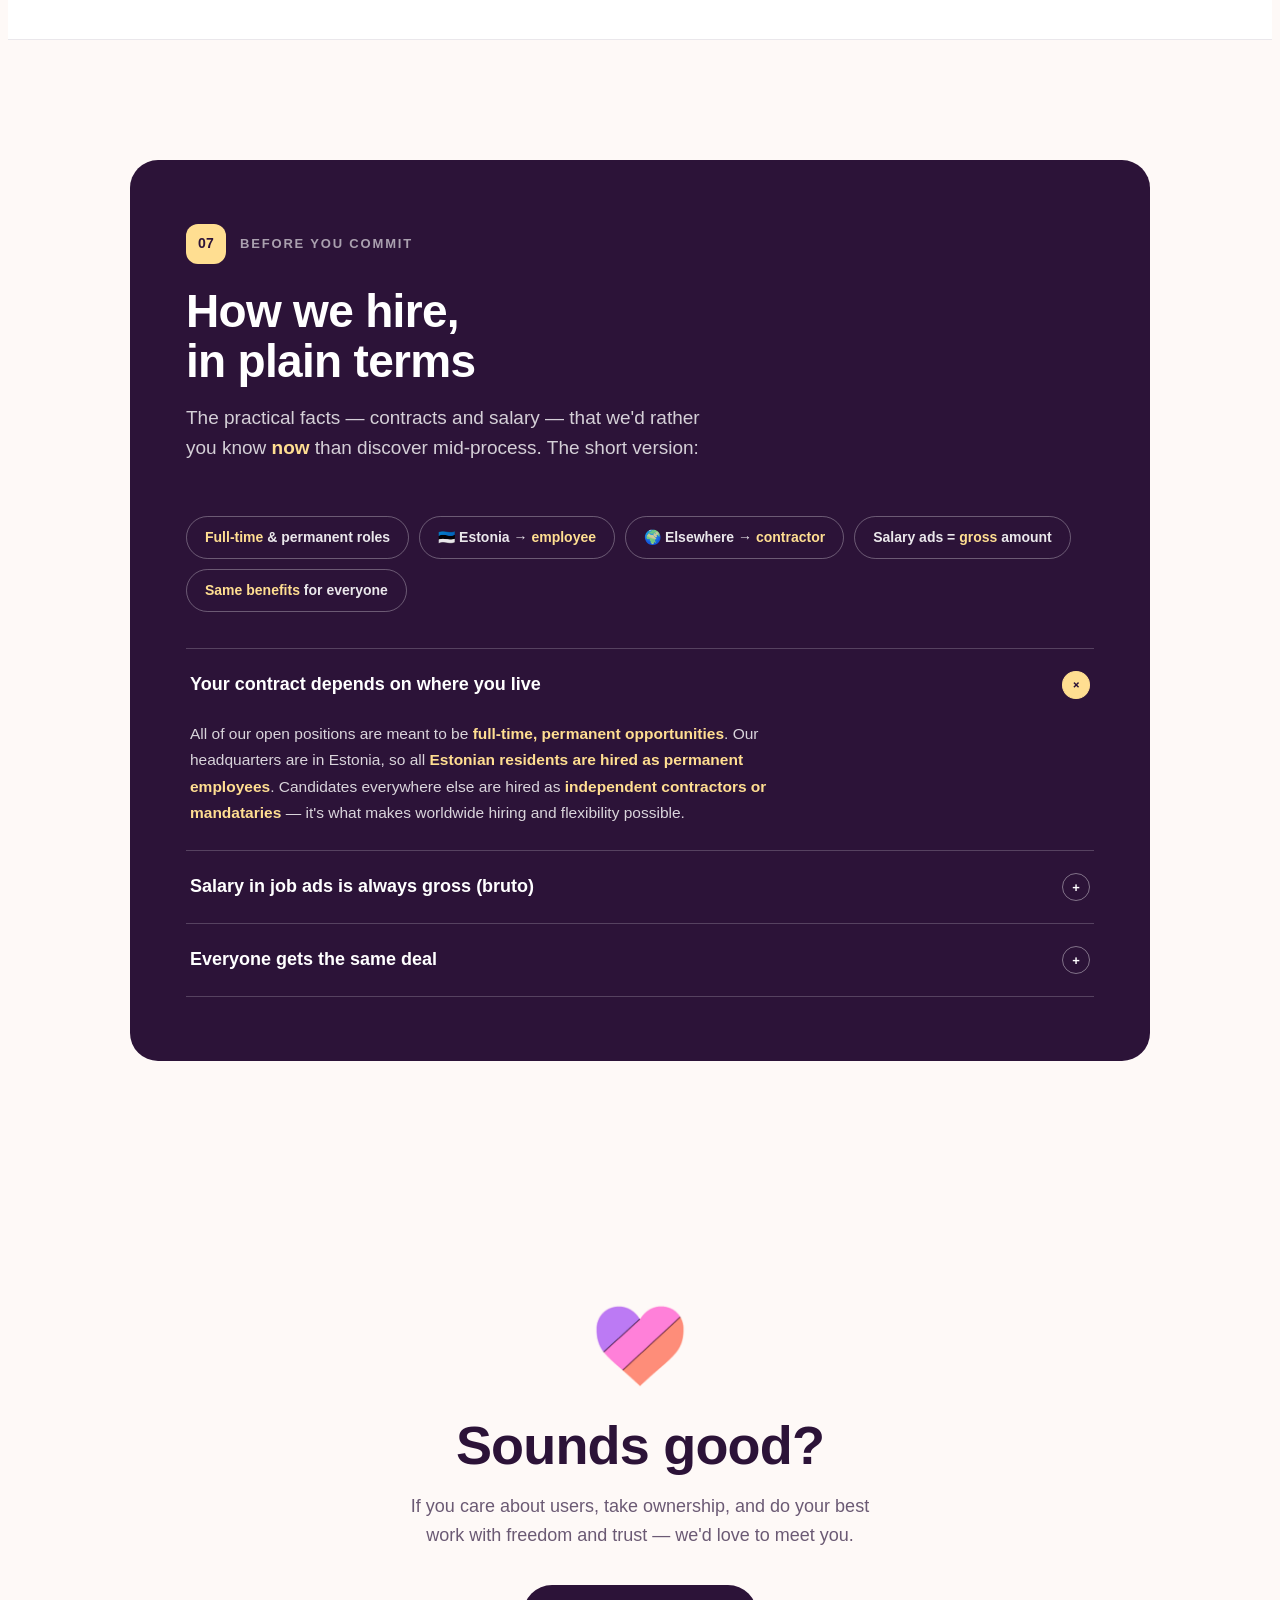
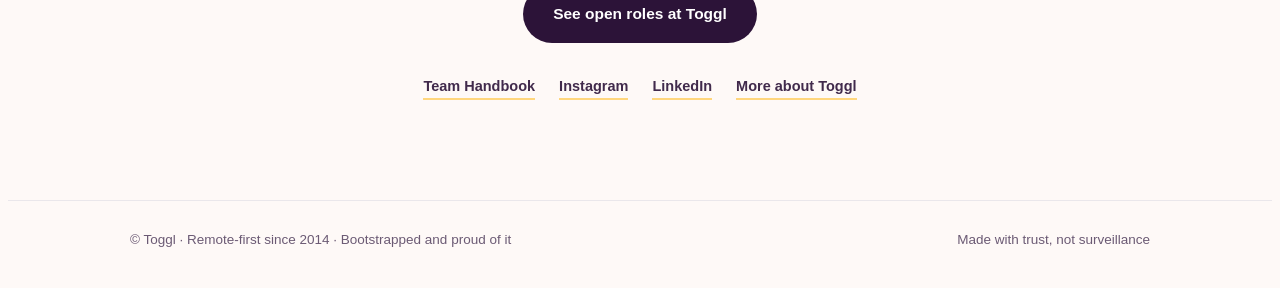
==== commit c02cfa24: "Rename 'Before you apply' to 'Before you commit' Candidates reading the guide are already in the pro" ====
--- a/index.html
+++ b/index.html
@@ -3,7 +3,7 @@
 <head>
 <meta charset="utf-8">
 <meta name="viewport" content="width=device-width, initial-scale=1">
-<meta name="description" content="Toggl candidate guide: who we are, how we work, our hiring process, benefits, and what to know before you apply.">
+<meta name="description" content="Toggl candidate guide: who we are, how we work, our hiring process, benefits, and what to know before you commit.">
 <title>Working at Toggl — Candidate Guide</title>
 <style>
   :root{
@@ -456,7 +456,7 @@
           <span class="toc-arrow" aria-hidden="true">↓</span>
         </a>
         <a class="toc-row" href="#before">
-          <span class="toc-num">07</span><b>Before you apply</b>
+          <span class="toc-num">07</span><b>Before you commit</b>
           <span class="toc-badge">Read this</span>
           <span class="toc-desc">Contracts &amp; gross vs. net salary</span>
           <span class="toc-arrow" aria-hidden="true">↓</span>
@@ -619,7 +619,7 @@
 <section class="section" id="before">
   <div class="wrap">
     <div class="apply-panel on-dark reveal">
-      <div class="sec-anchor"><span class="sec-num">07</span><span class="sec-label">Before you apply</span></div>
+      <div class="sec-anchor"><span class="sec-num">07</span><span class="sec-label">Before you commit</span></div>
       <h2 class="sec-title" style="color:var(--white)">How we hire, in plain terms</h2>
       <p class="sec-key">The practical facts — contracts and salary — that we'd rather you know <b style="background:none;color:var(--yellow)">now</b> than discover mid-process. The short version:</p>
       <div class="apply-chips">
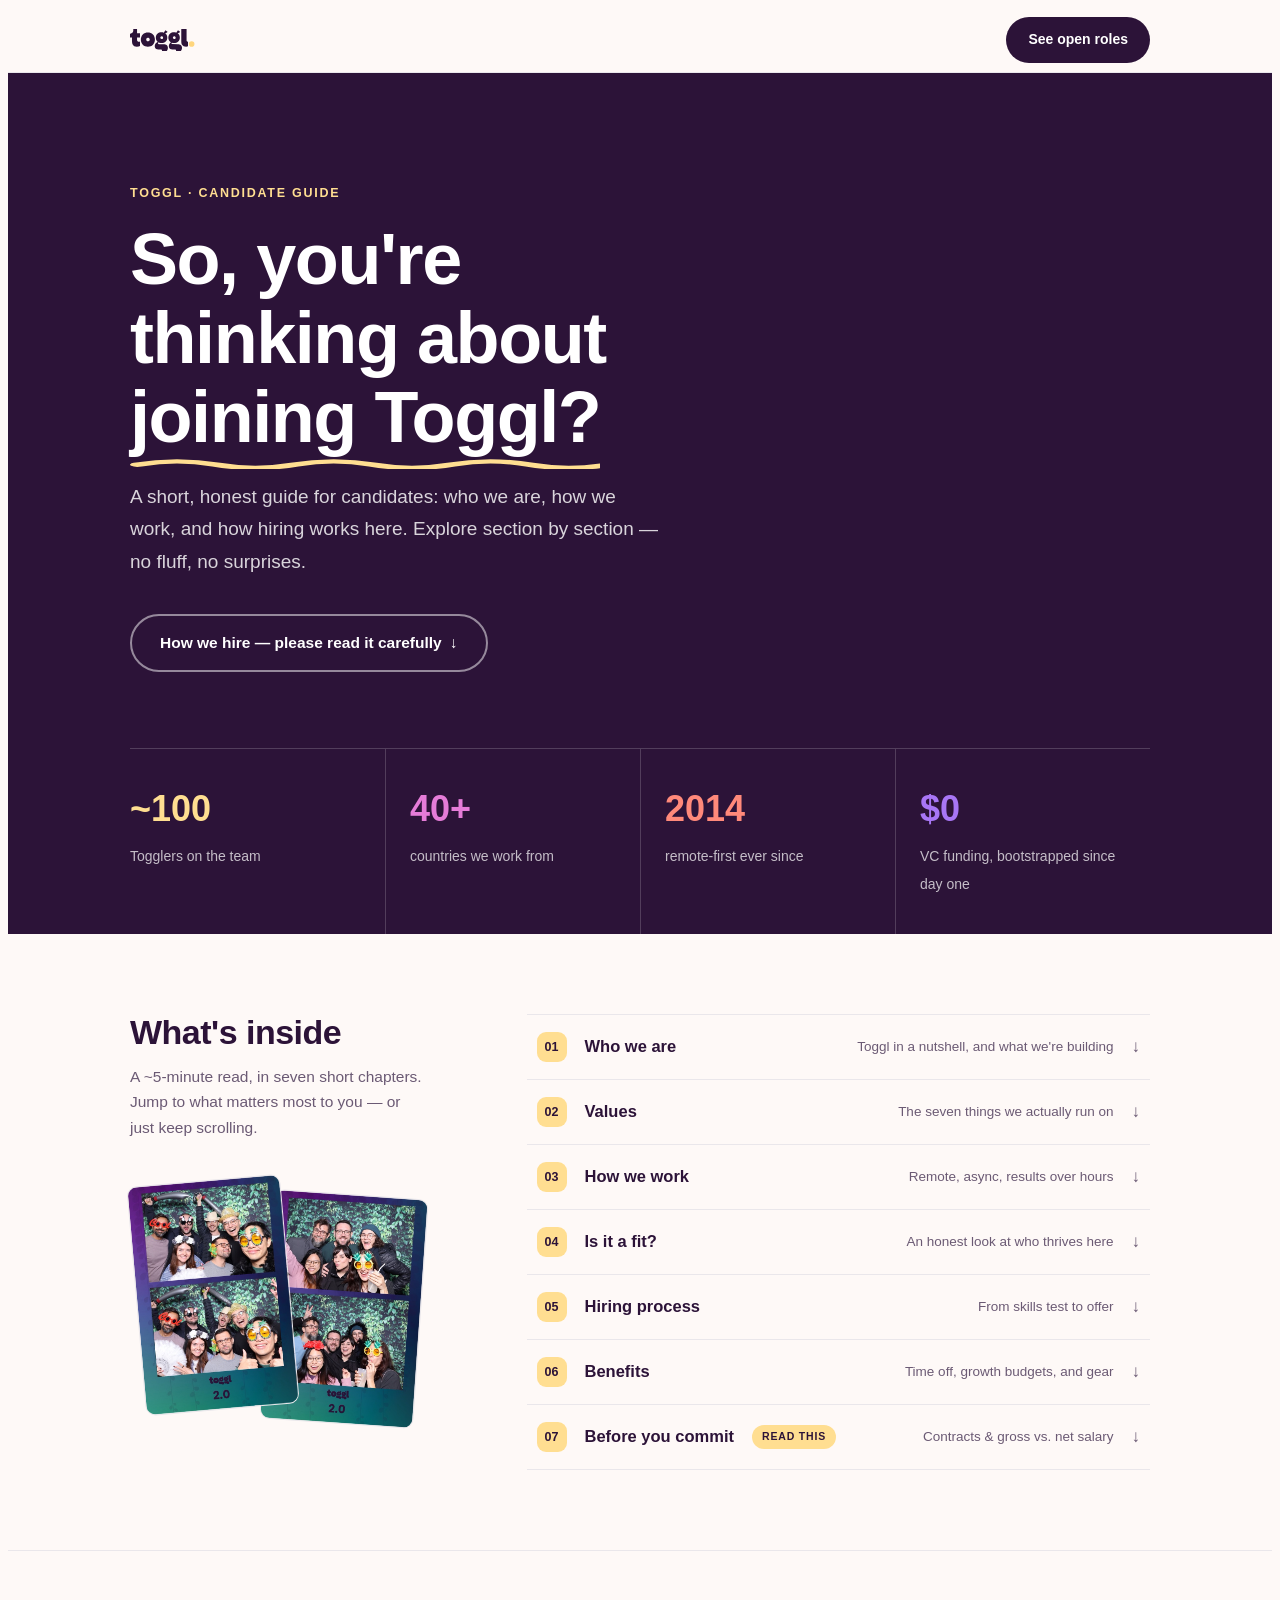
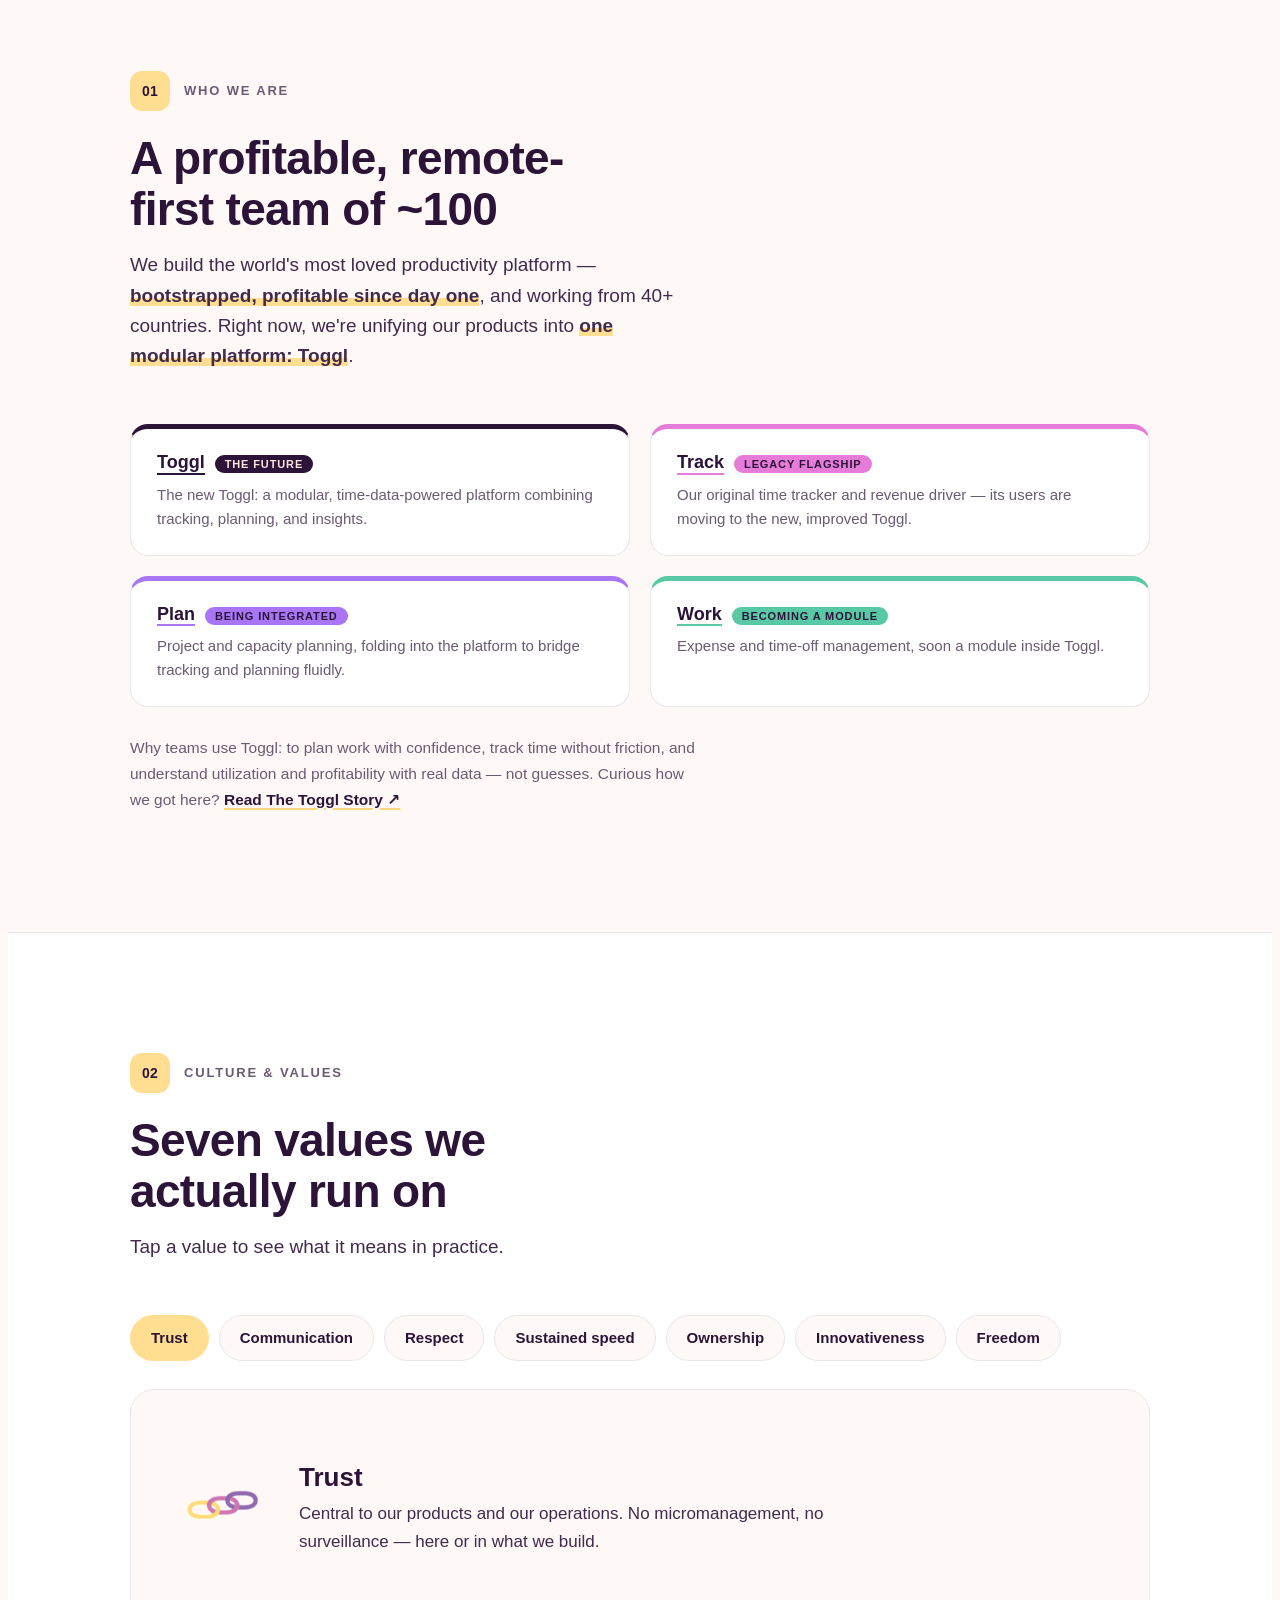
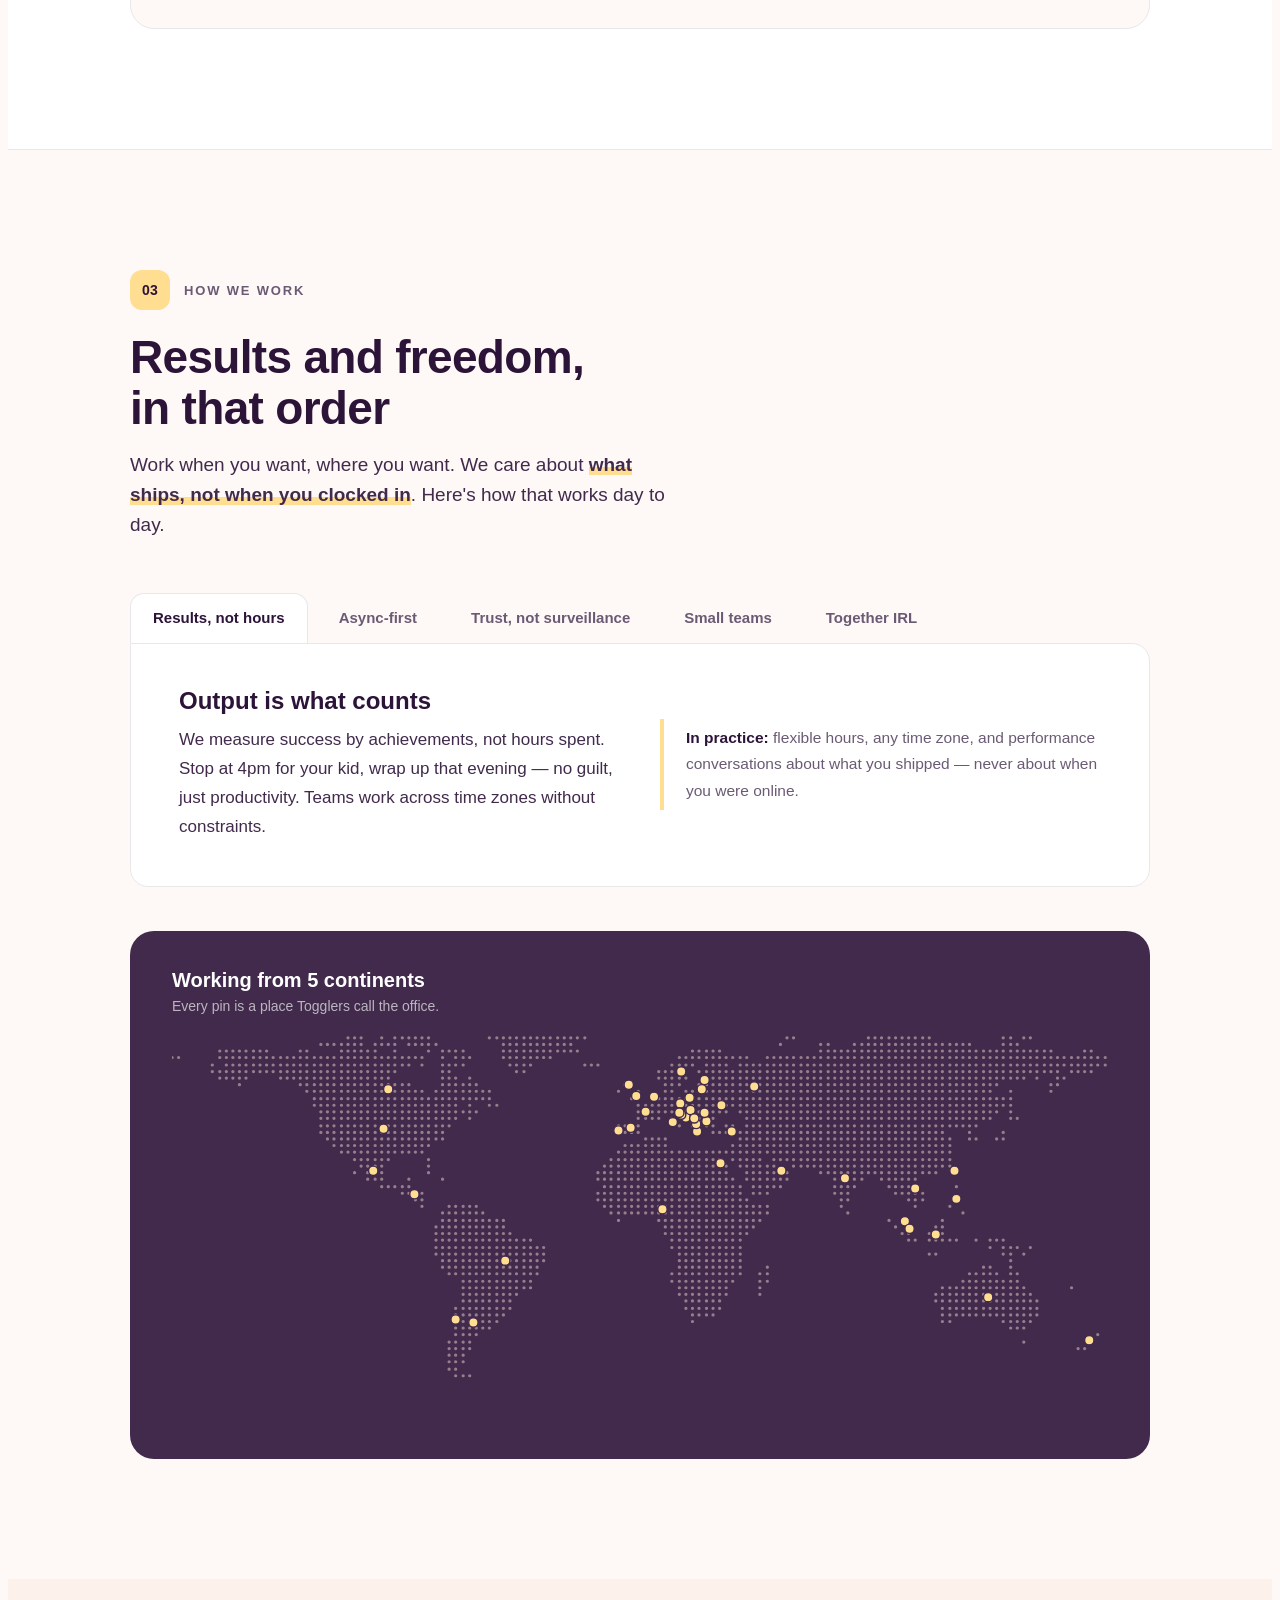
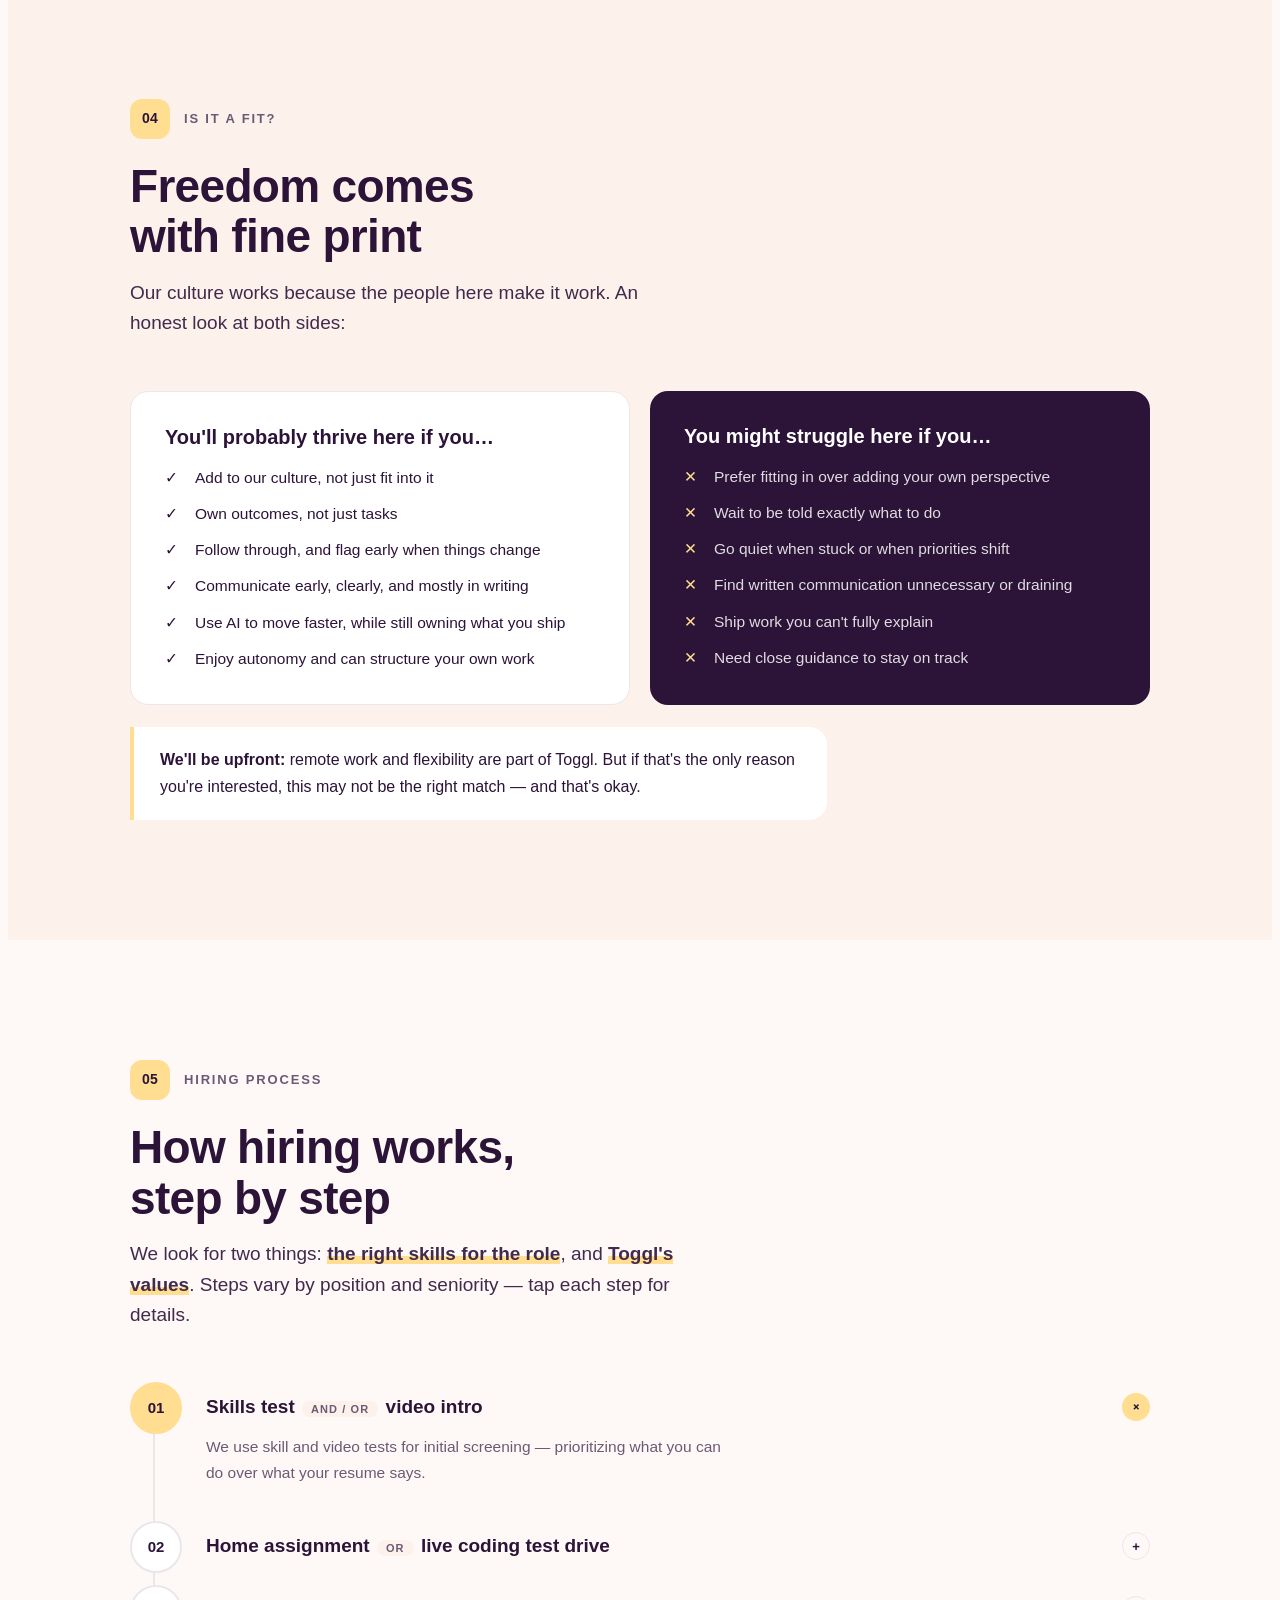
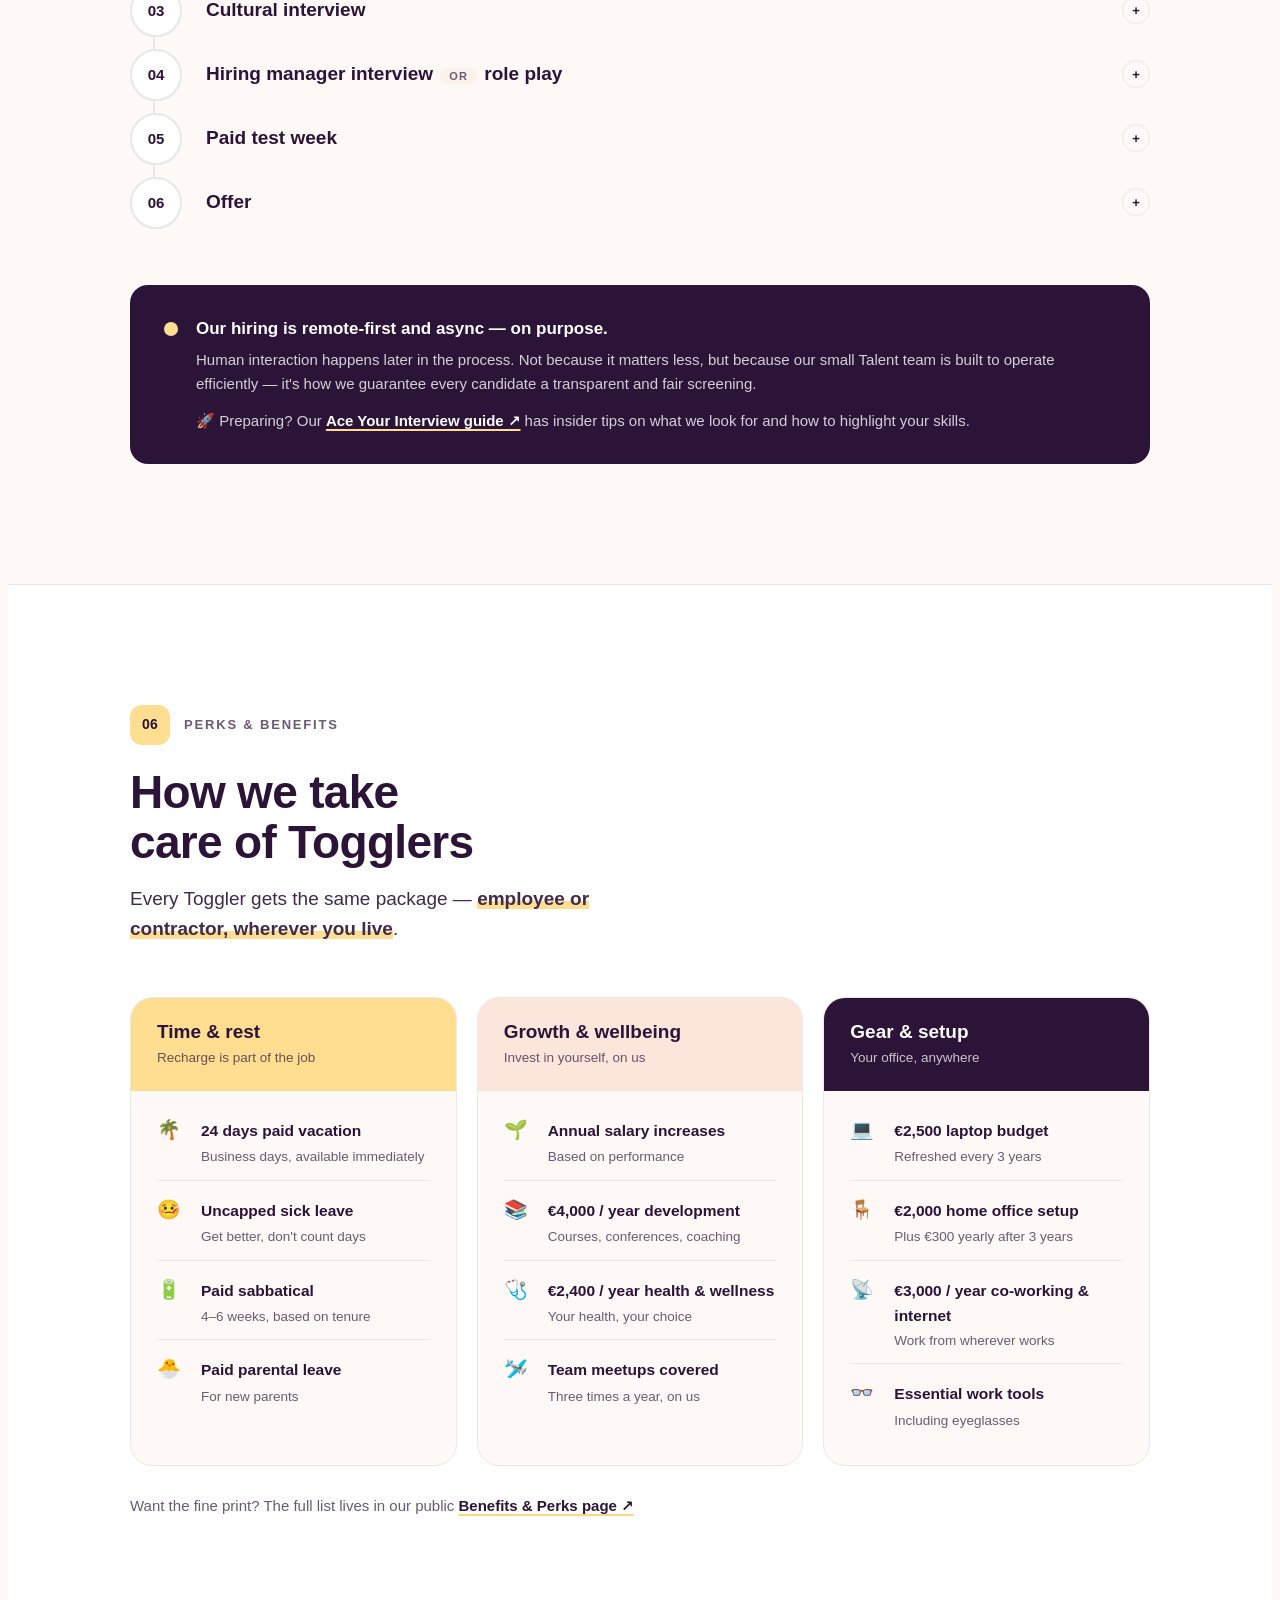
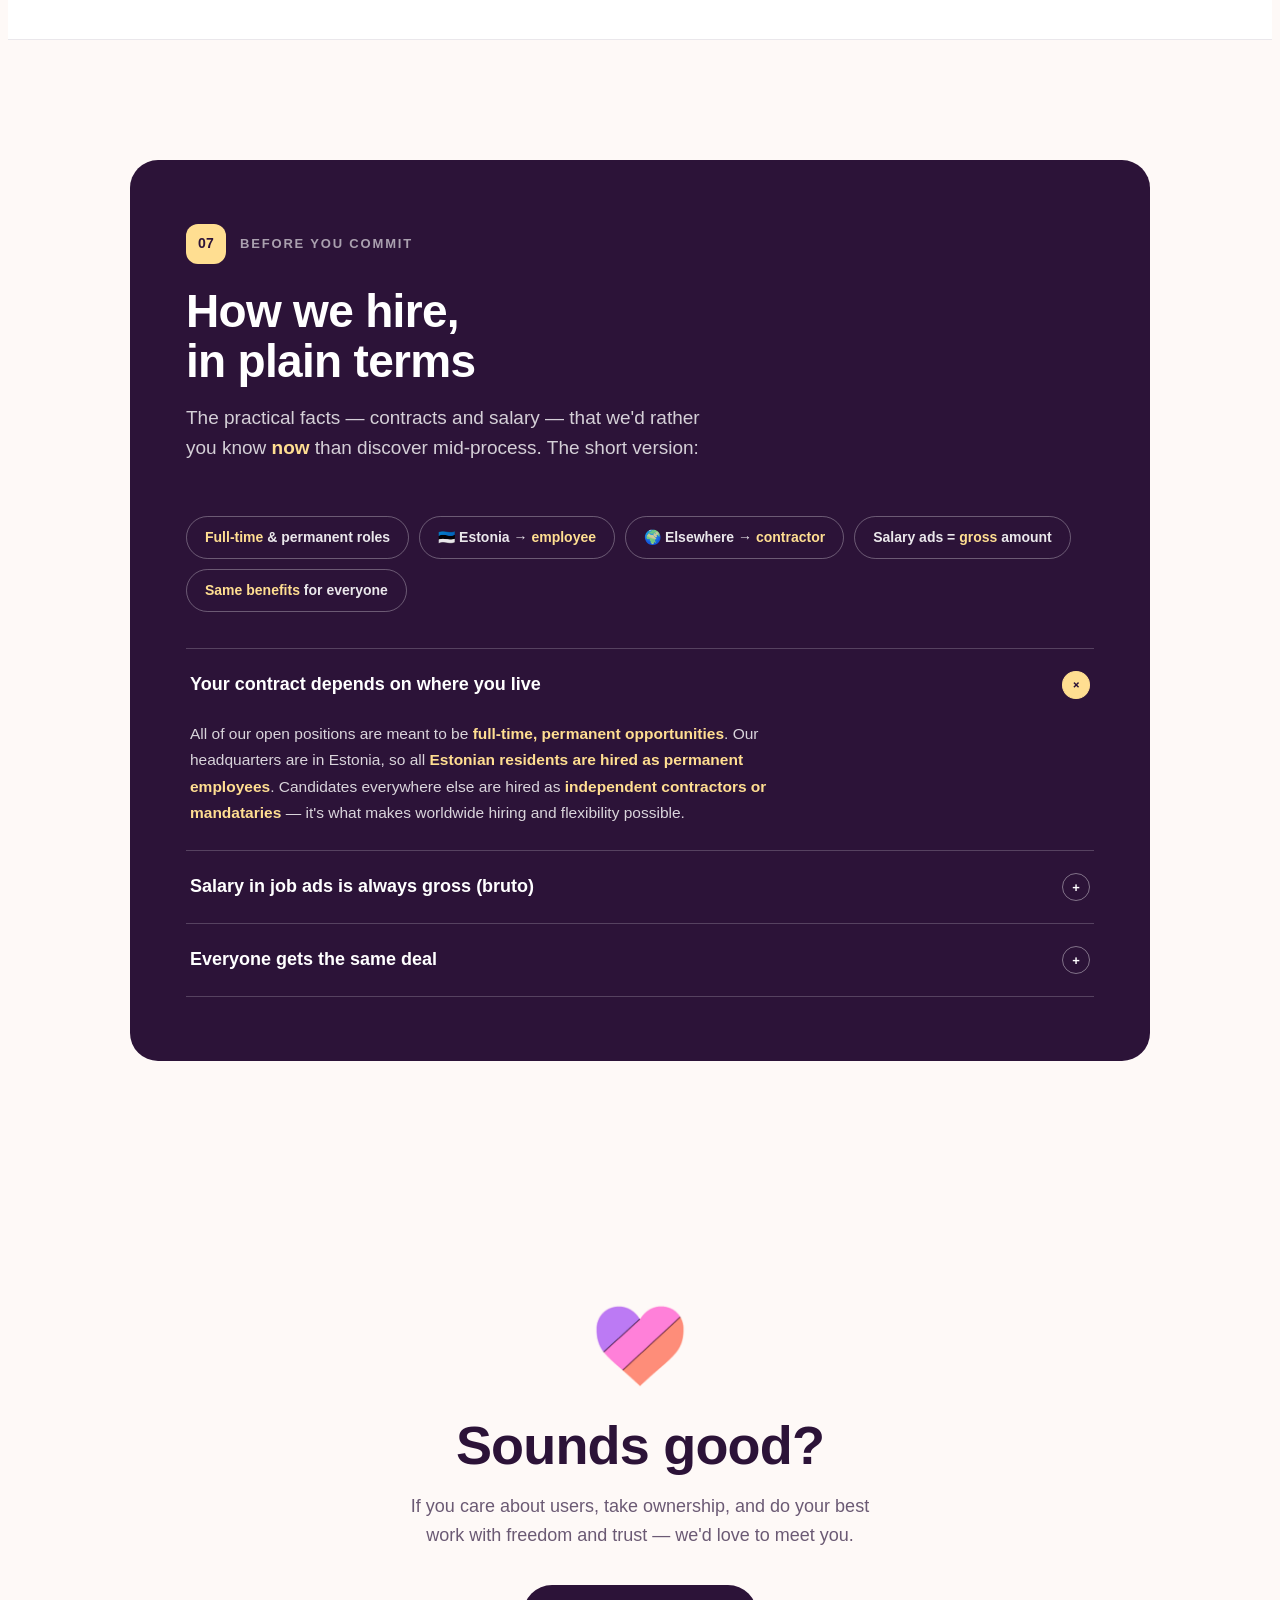
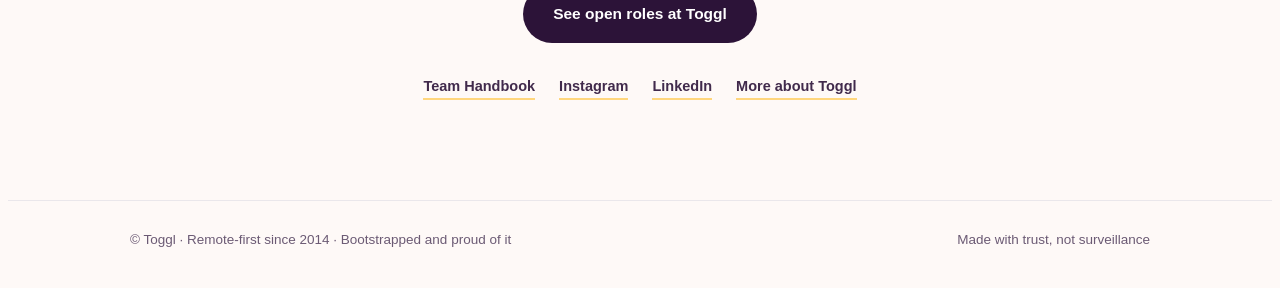
==== commit 6c01028a: "Hero CTA: back to outline style with animated down arrow Ghost purple-outline button, new copy kept," ====
--- a/index.html
+++ b/index.html
@@ -86,6 +86,8 @@
   .btn-yellow:hover{background:var(--yellow-deep)}
   .btn-ghost-dark{border-color:rgba(255,255,255,.5);color:var(--white)}
   .btn-ghost-dark:hover{border-color:var(--yellow);color:var(--yellow)}
+  .cta-arrow{display:inline-block;margin-left:4px;animation:bob 1.8s ease-in-out infinite}
+  @keyframes bob{0%,100%{transform:translateY(0)}50%{transform:translateY(4px)}}
   .btn-plum{background:var(--plum);color:var(--white)}
   .btn-plum:hover{background:var(--plum-soft)}
 
@@ -401,7 +403,7 @@
     <h1>So, you're thinking about <span class="squiggle">joining&nbsp;Toggl?</span></h1>
     <p class="hero-sub">A short, honest guide for candidates: who we are, how we work, and how hiring works here. Explore section by section — no fluff, no surprises.</p>
     <div class="hero-ctas">
-      <a class="btn btn-yellow" href="#before">How we hire — please read it carefully</a>
+      <a class="btn btn-ghost-dark" href="#before">How we hire — please read it carefully <span class="cta-arrow" aria-hidden="true">↓</span></a>
     </div>
     <div class="stats">
       <div class="stat reveal"><b>~100</b><span>Togglers on the team</span></div>
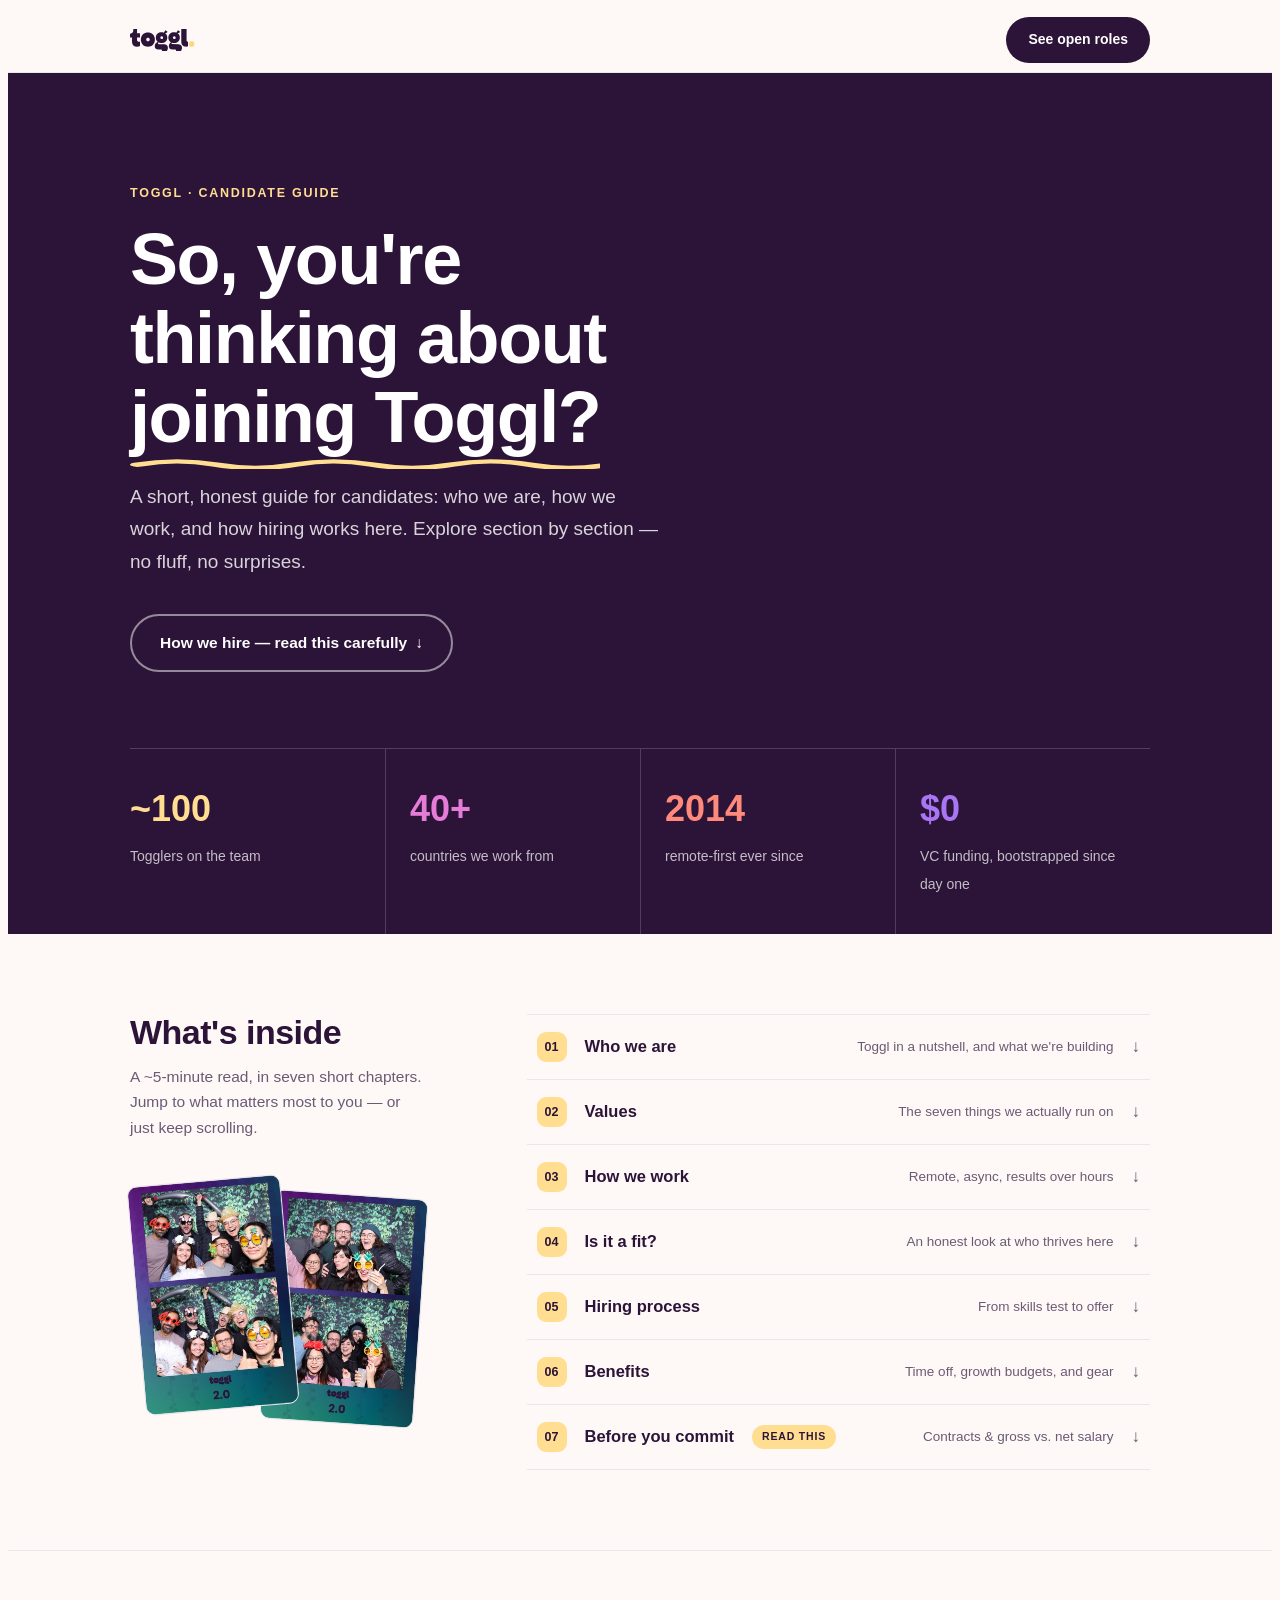
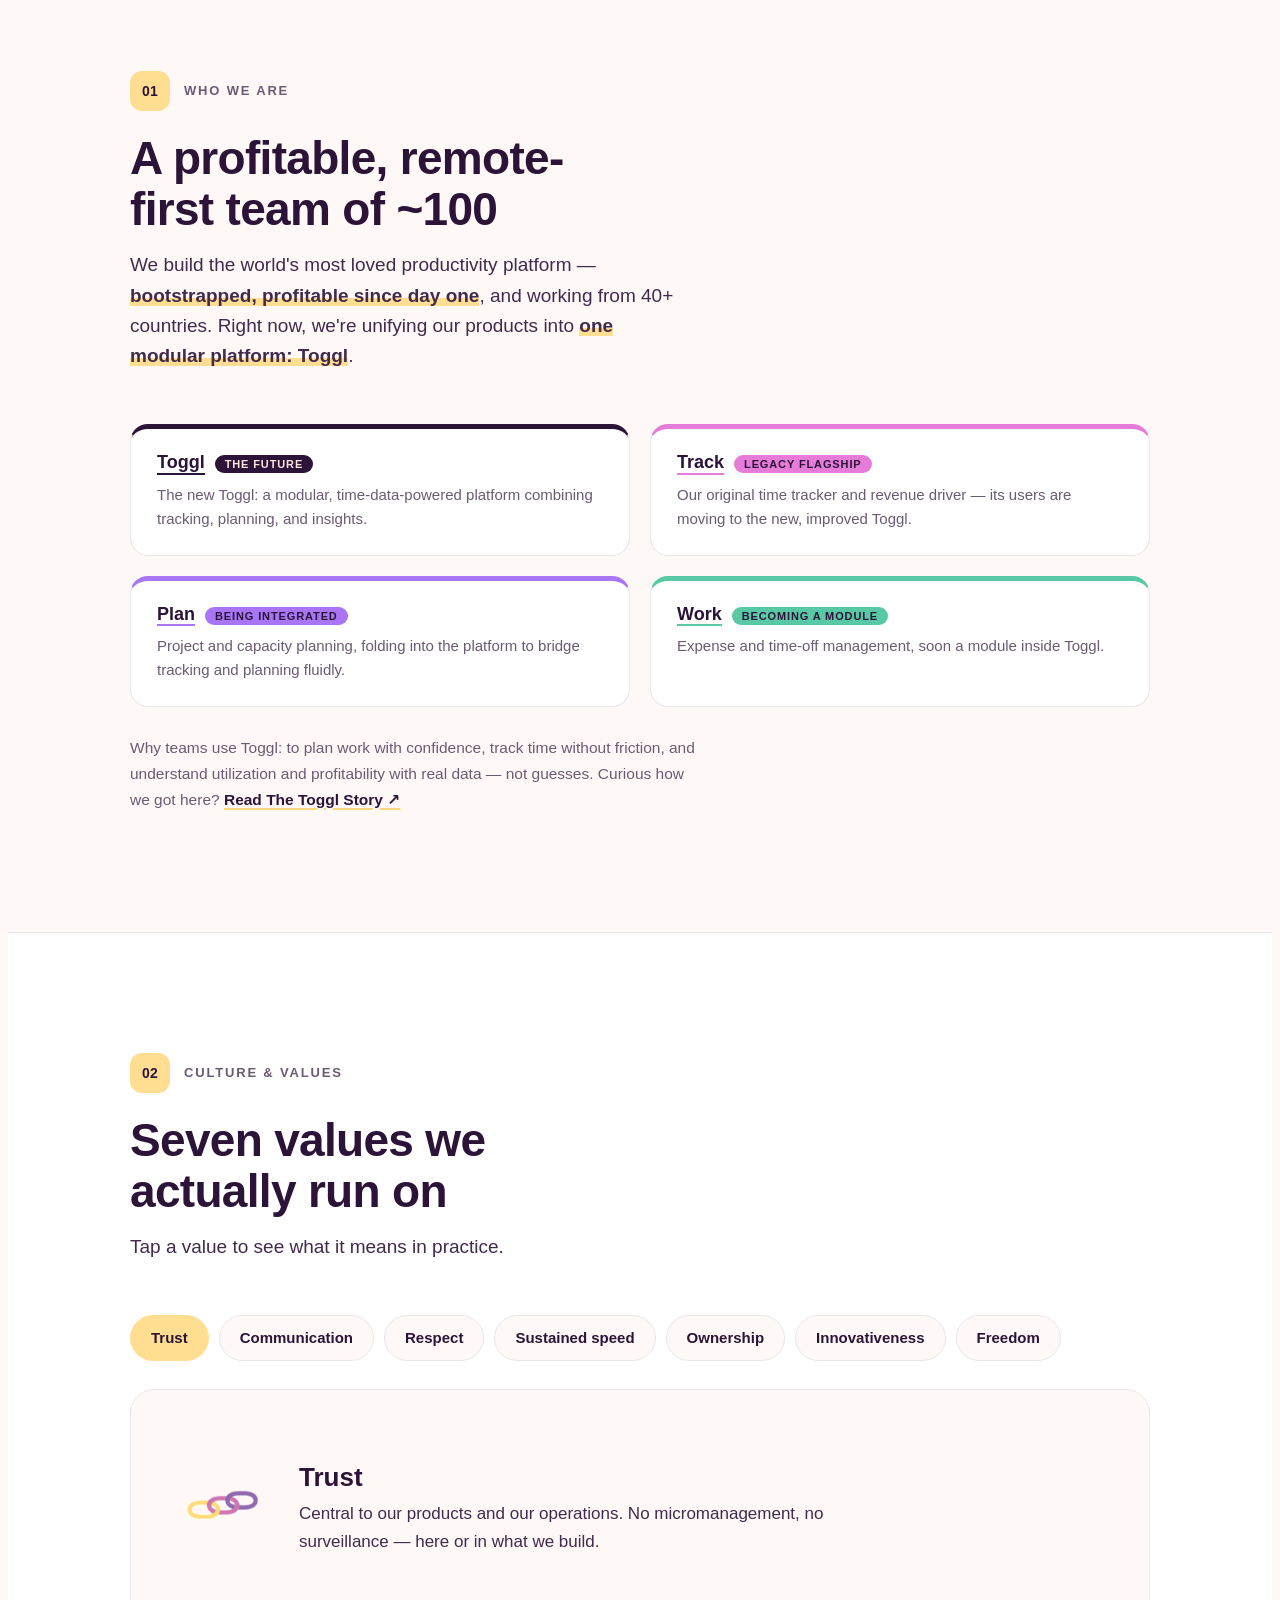
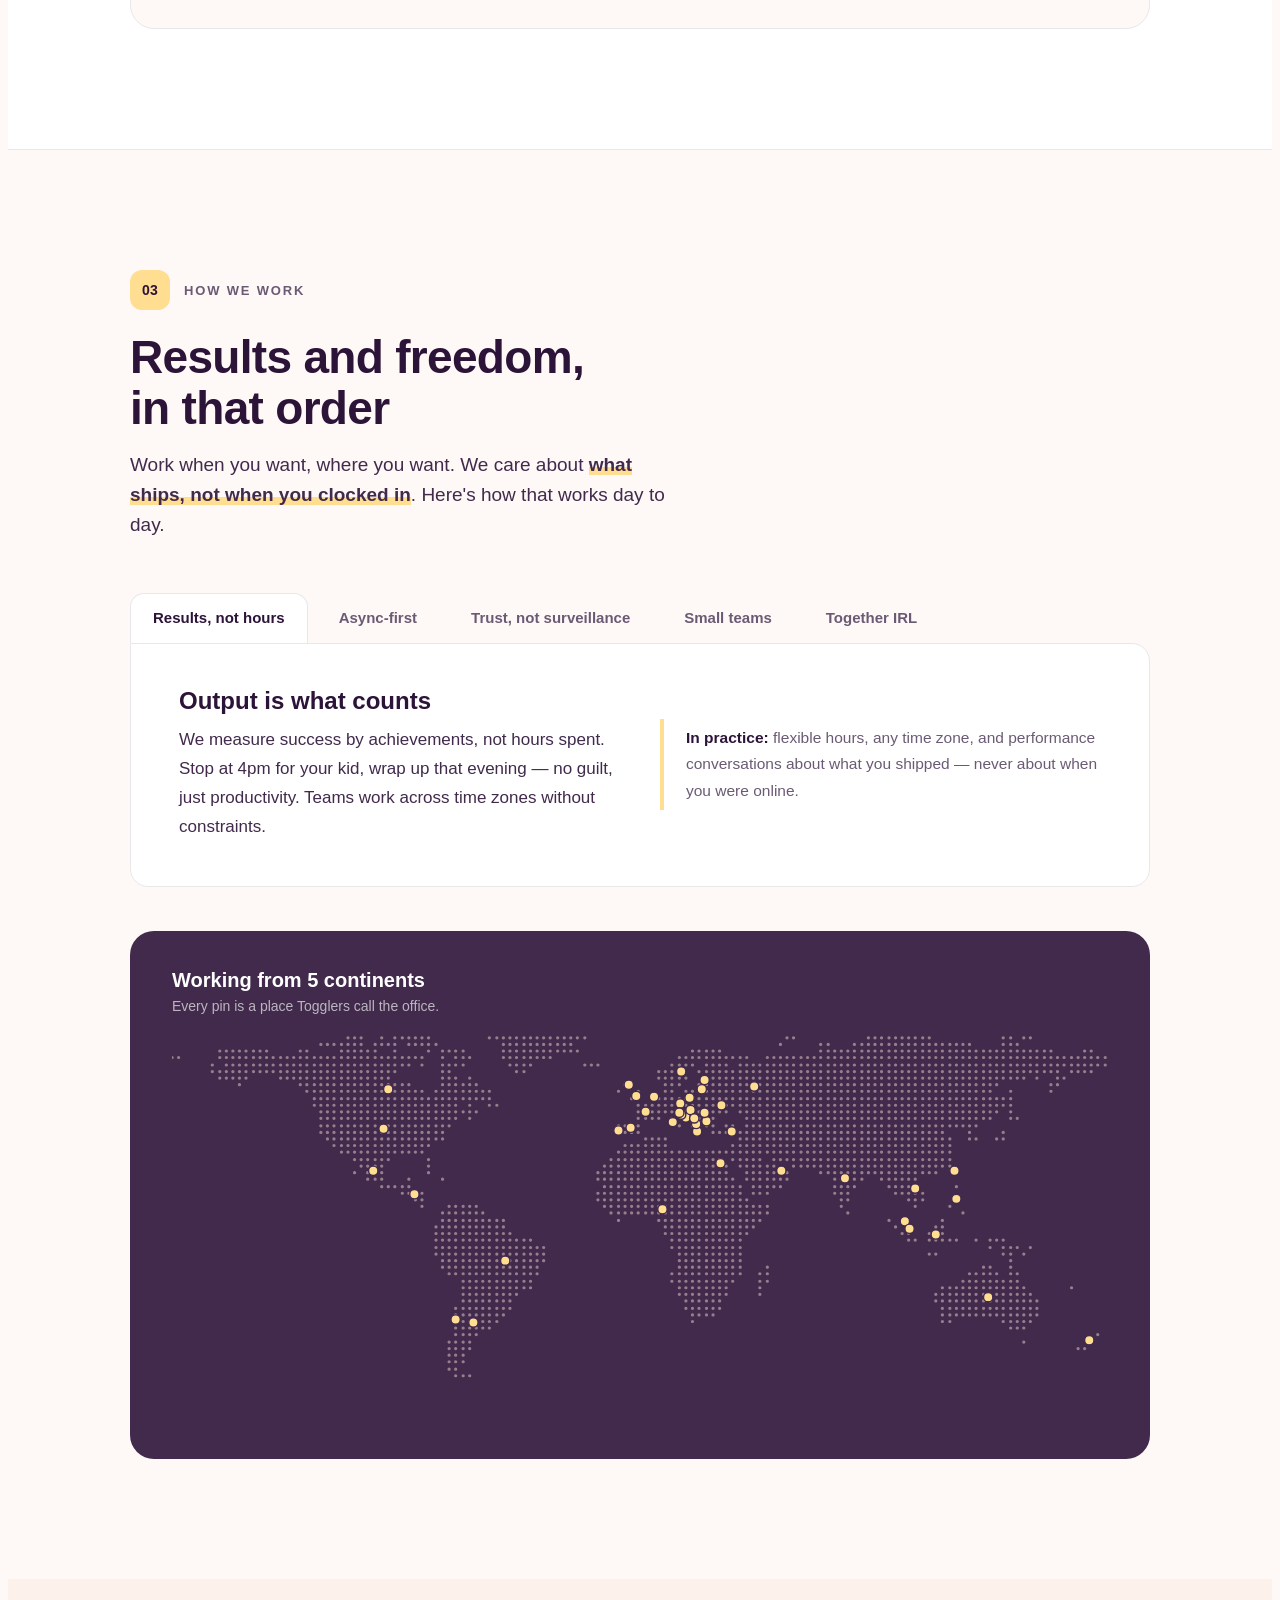
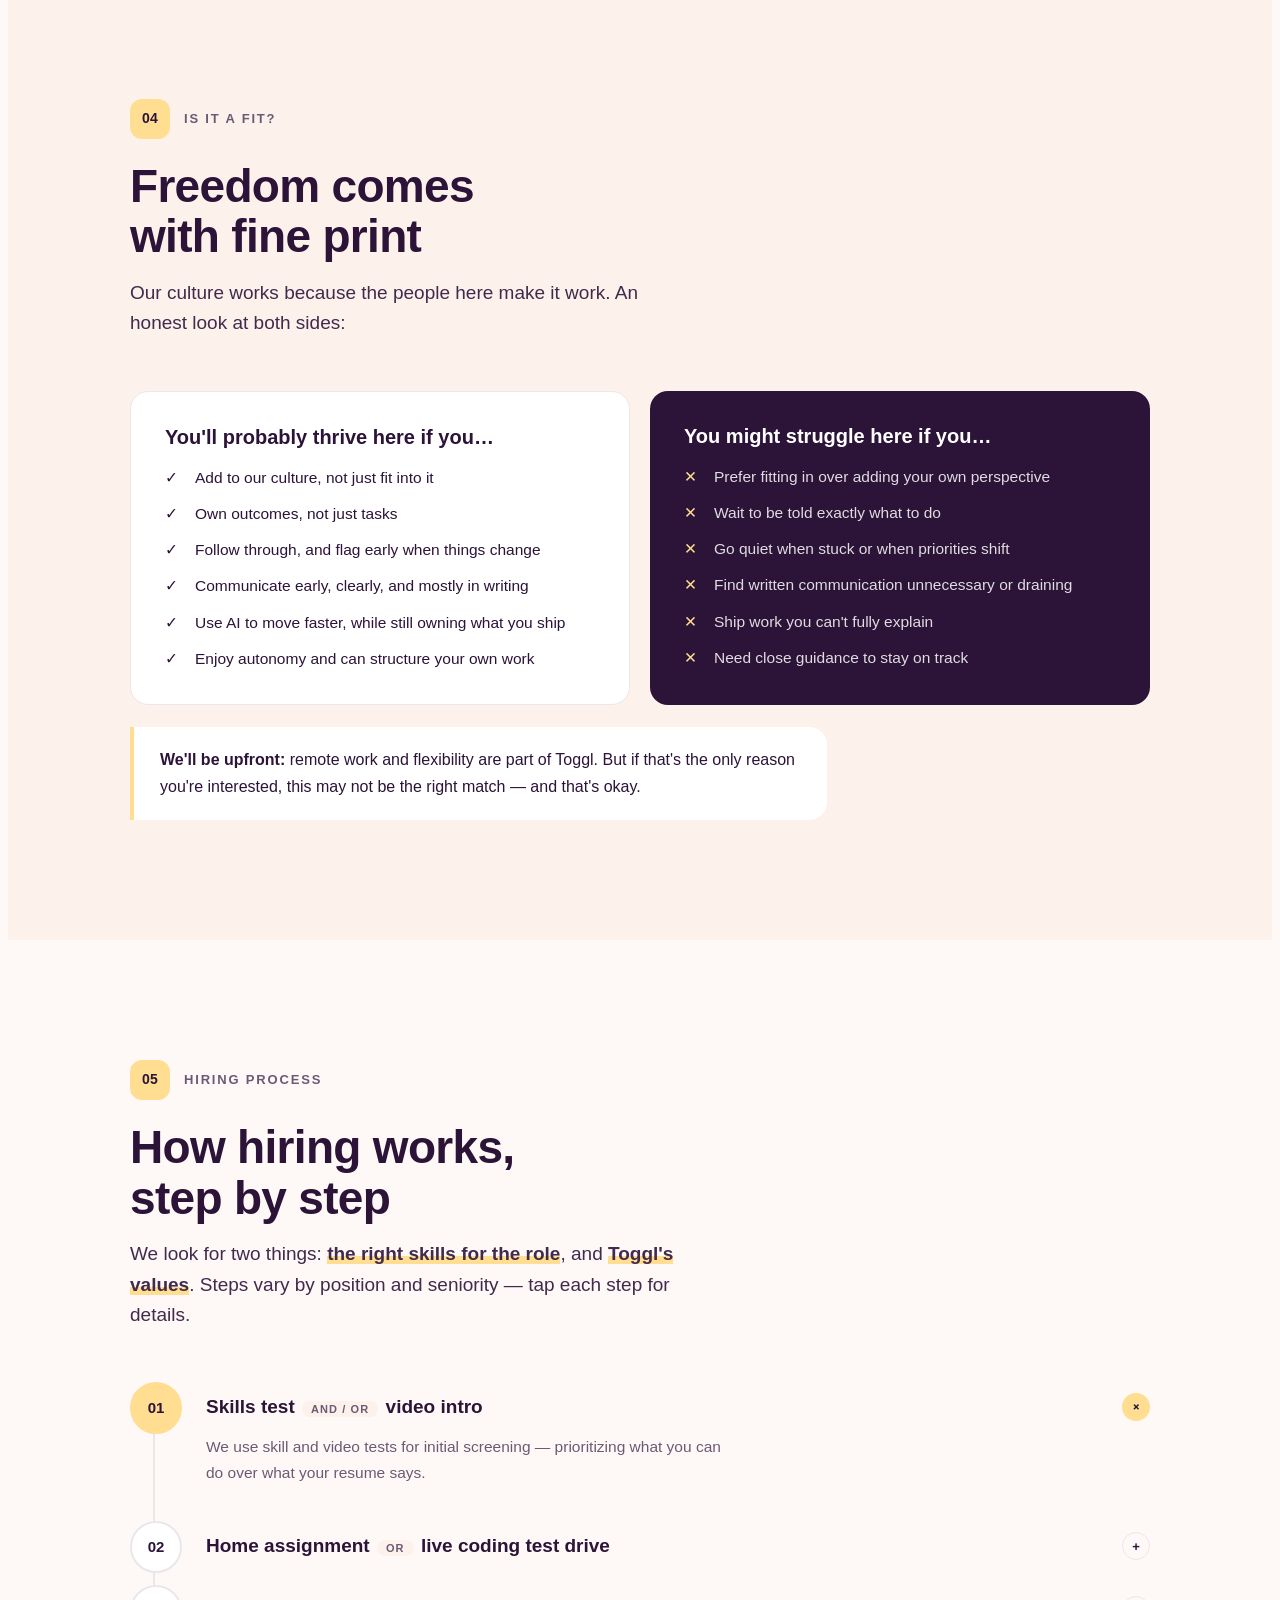
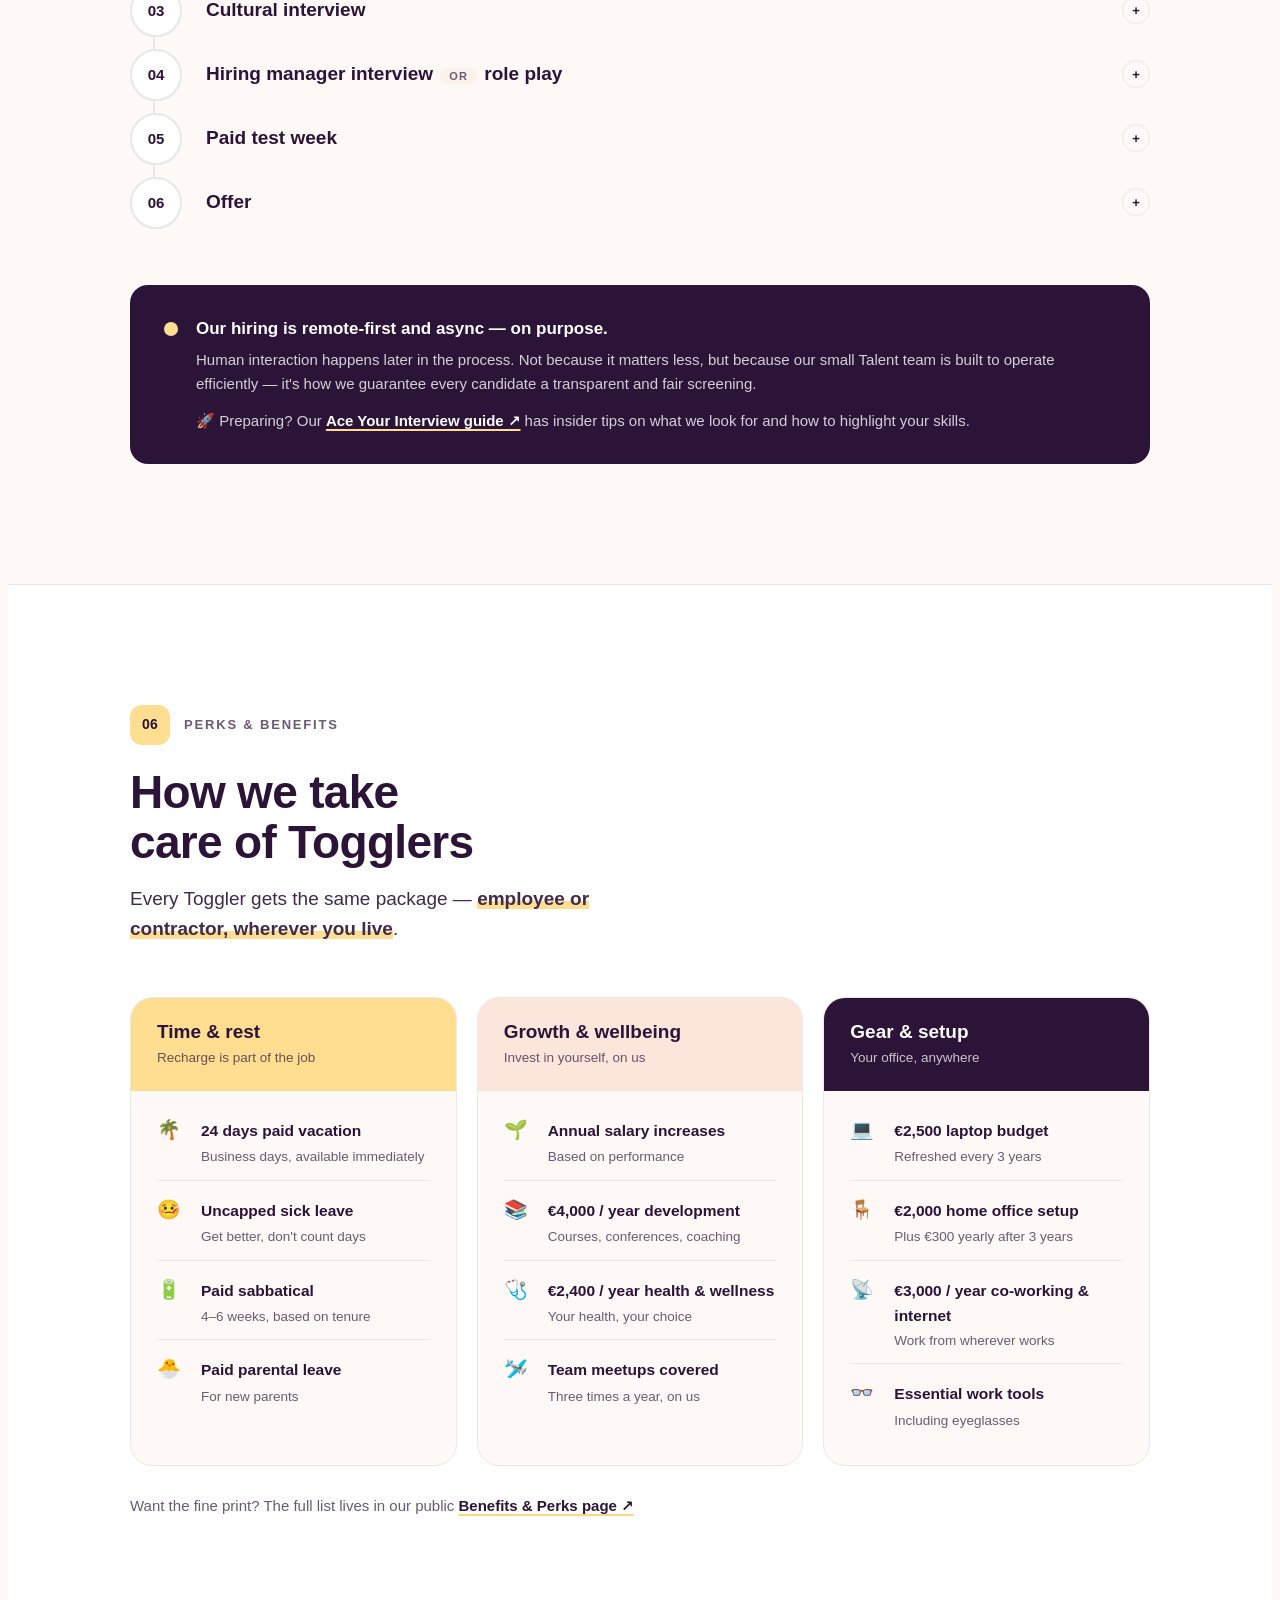
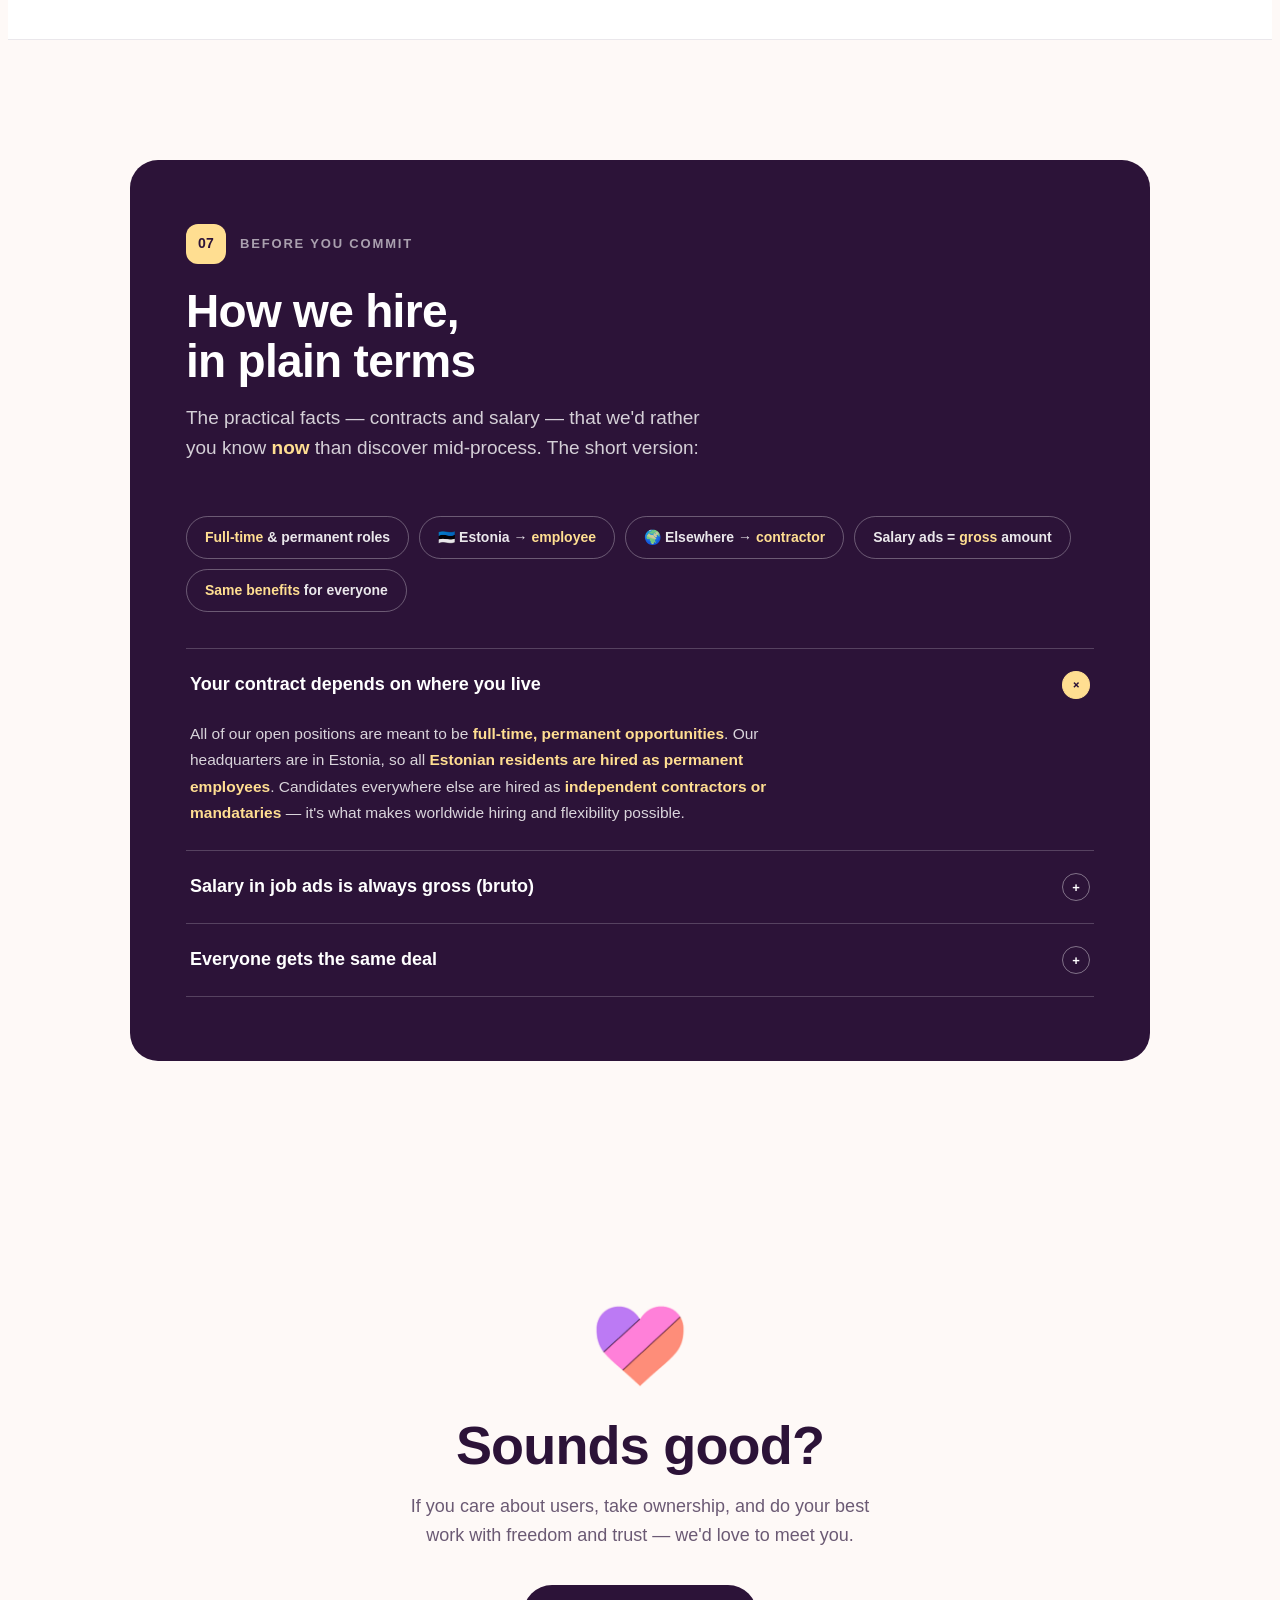
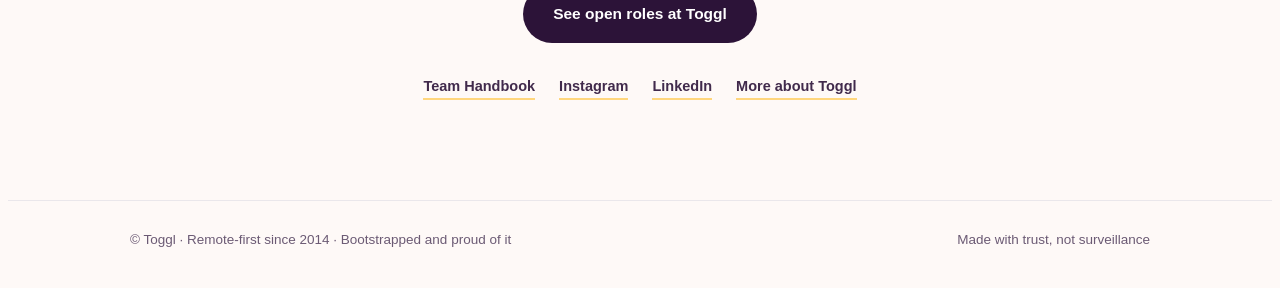
==== commit 5792470c: "Hero CTA copy: 'How we hire — read this carefully' Co-Authored-By: Claude Fable 5 <noreply@anthropic" ====
--- a/index.html
+++ b/index.html
@@ -403,7 +403,7 @@
     <h1>So, you're thinking about <span class="squiggle">joining&nbsp;Toggl?</span></h1>
     <p class="hero-sub">A short, honest guide for candidates: who we are, how we work, and how hiring works here. Explore section by section — no fluff, no surprises.</p>
     <div class="hero-ctas">
-      <a class="btn btn-ghost-dark" href="#before">How we hire — please read it carefully <span class="cta-arrow" aria-hidden="true">↓</span></a>
+      <a class="btn btn-ghost-dark" href="#before">How we hire — read this carefully <span class="cta-arrow" aria-hidden="true">↓</span></a>
     </div>
     <div class="stats">
       <div class="stat reveal"><b>~100</b><span>Togglers on the team</span></div>
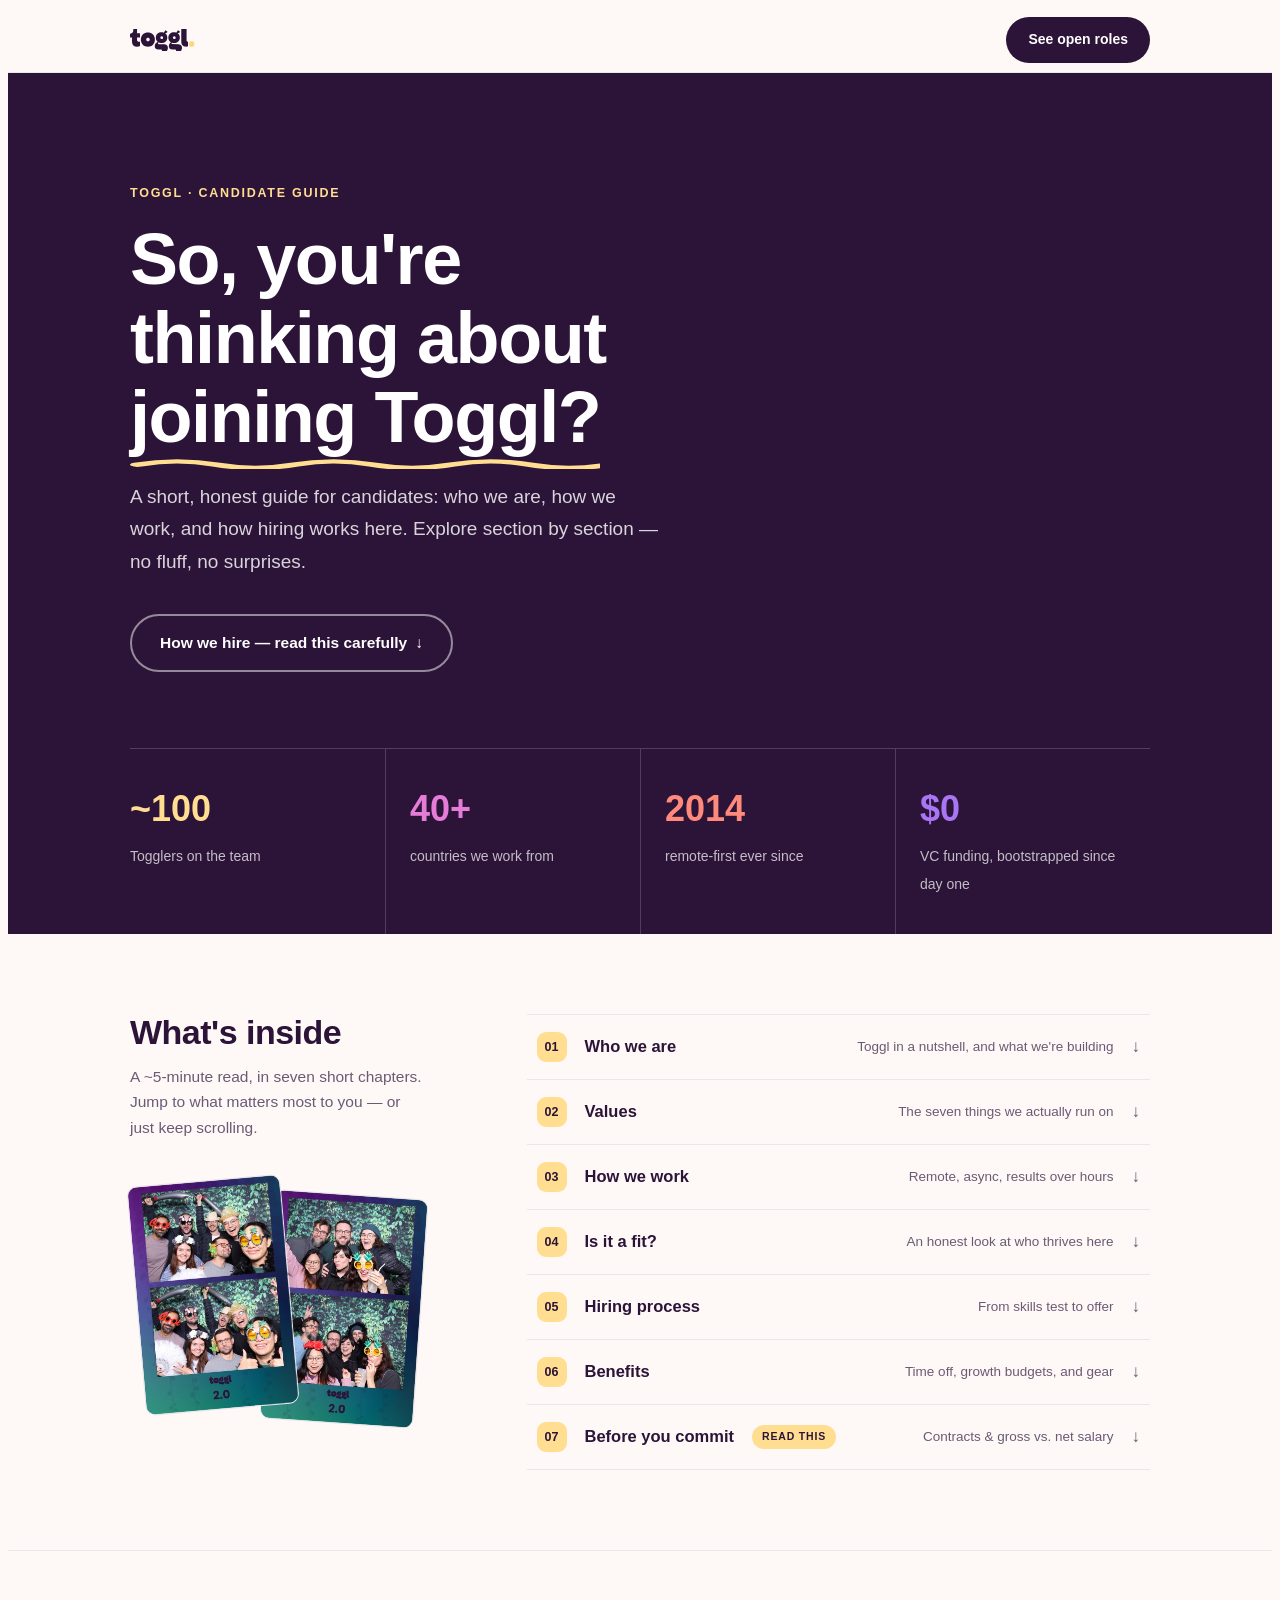
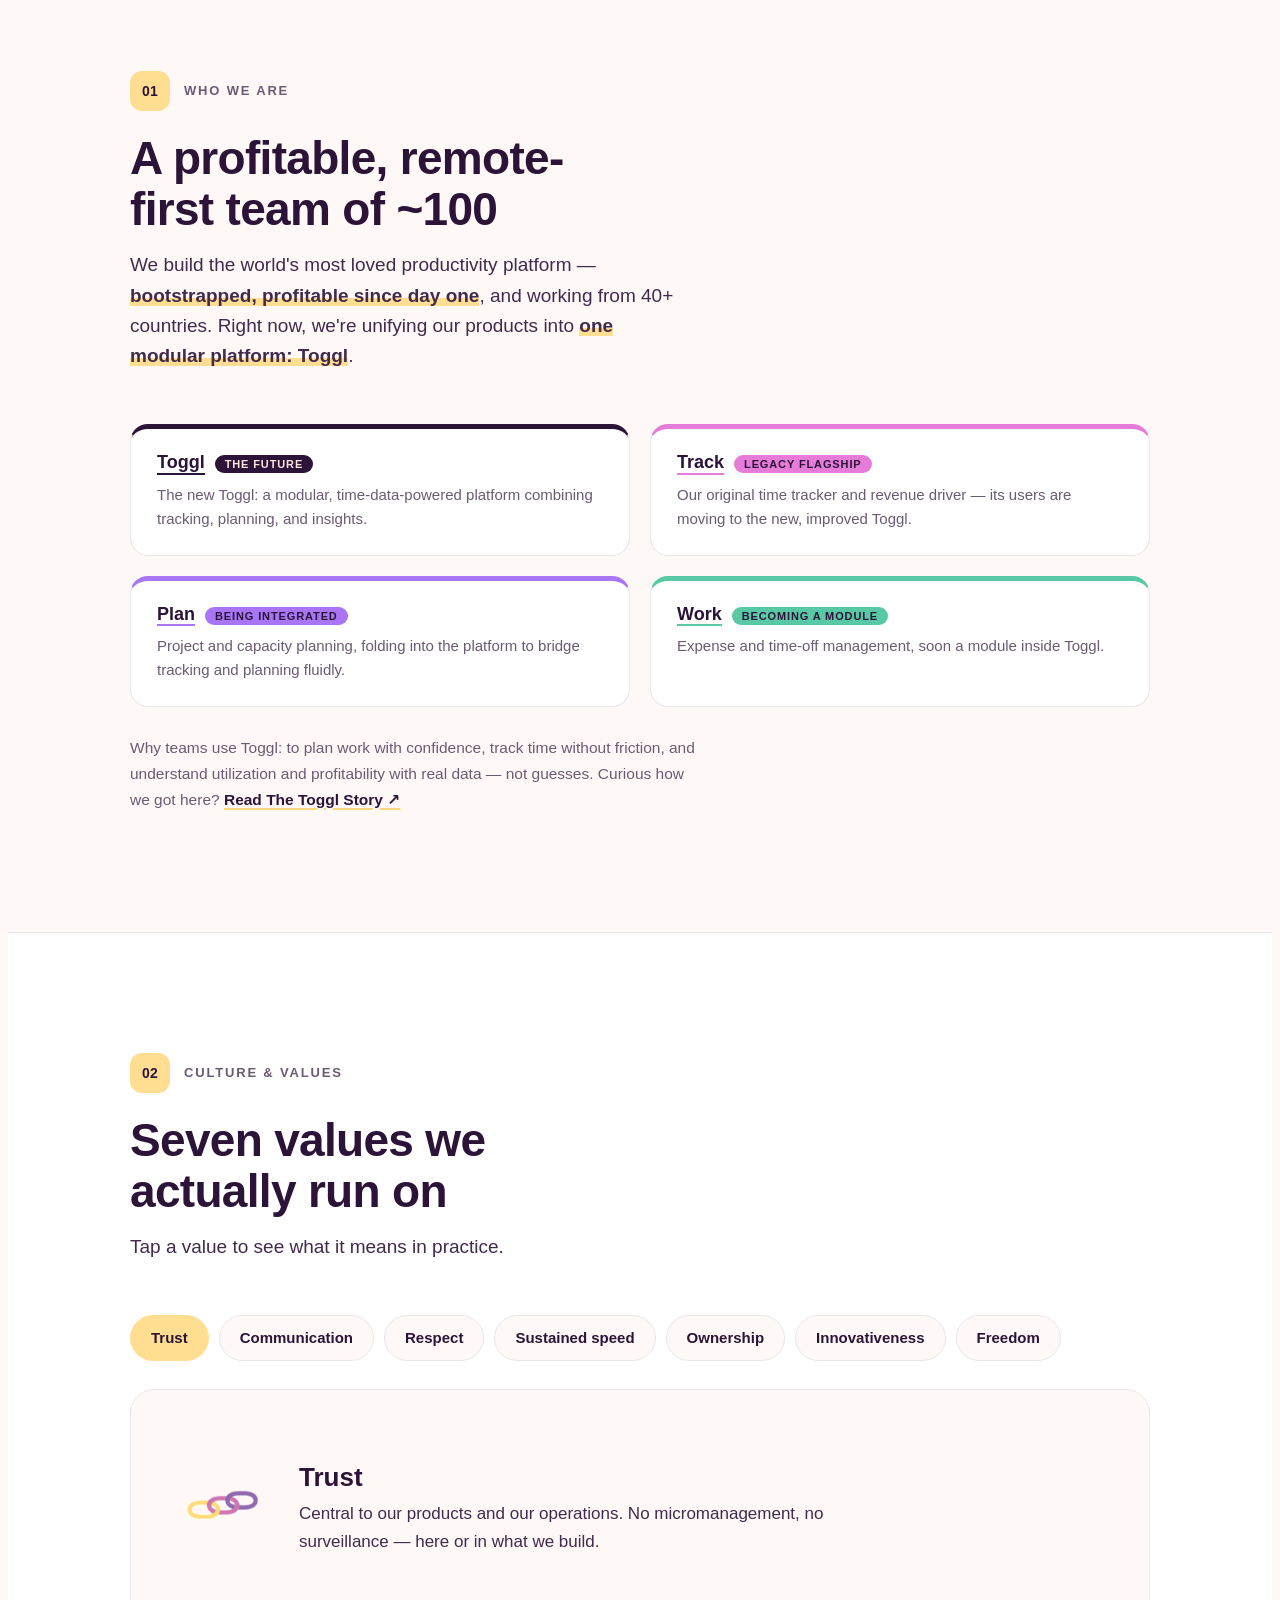
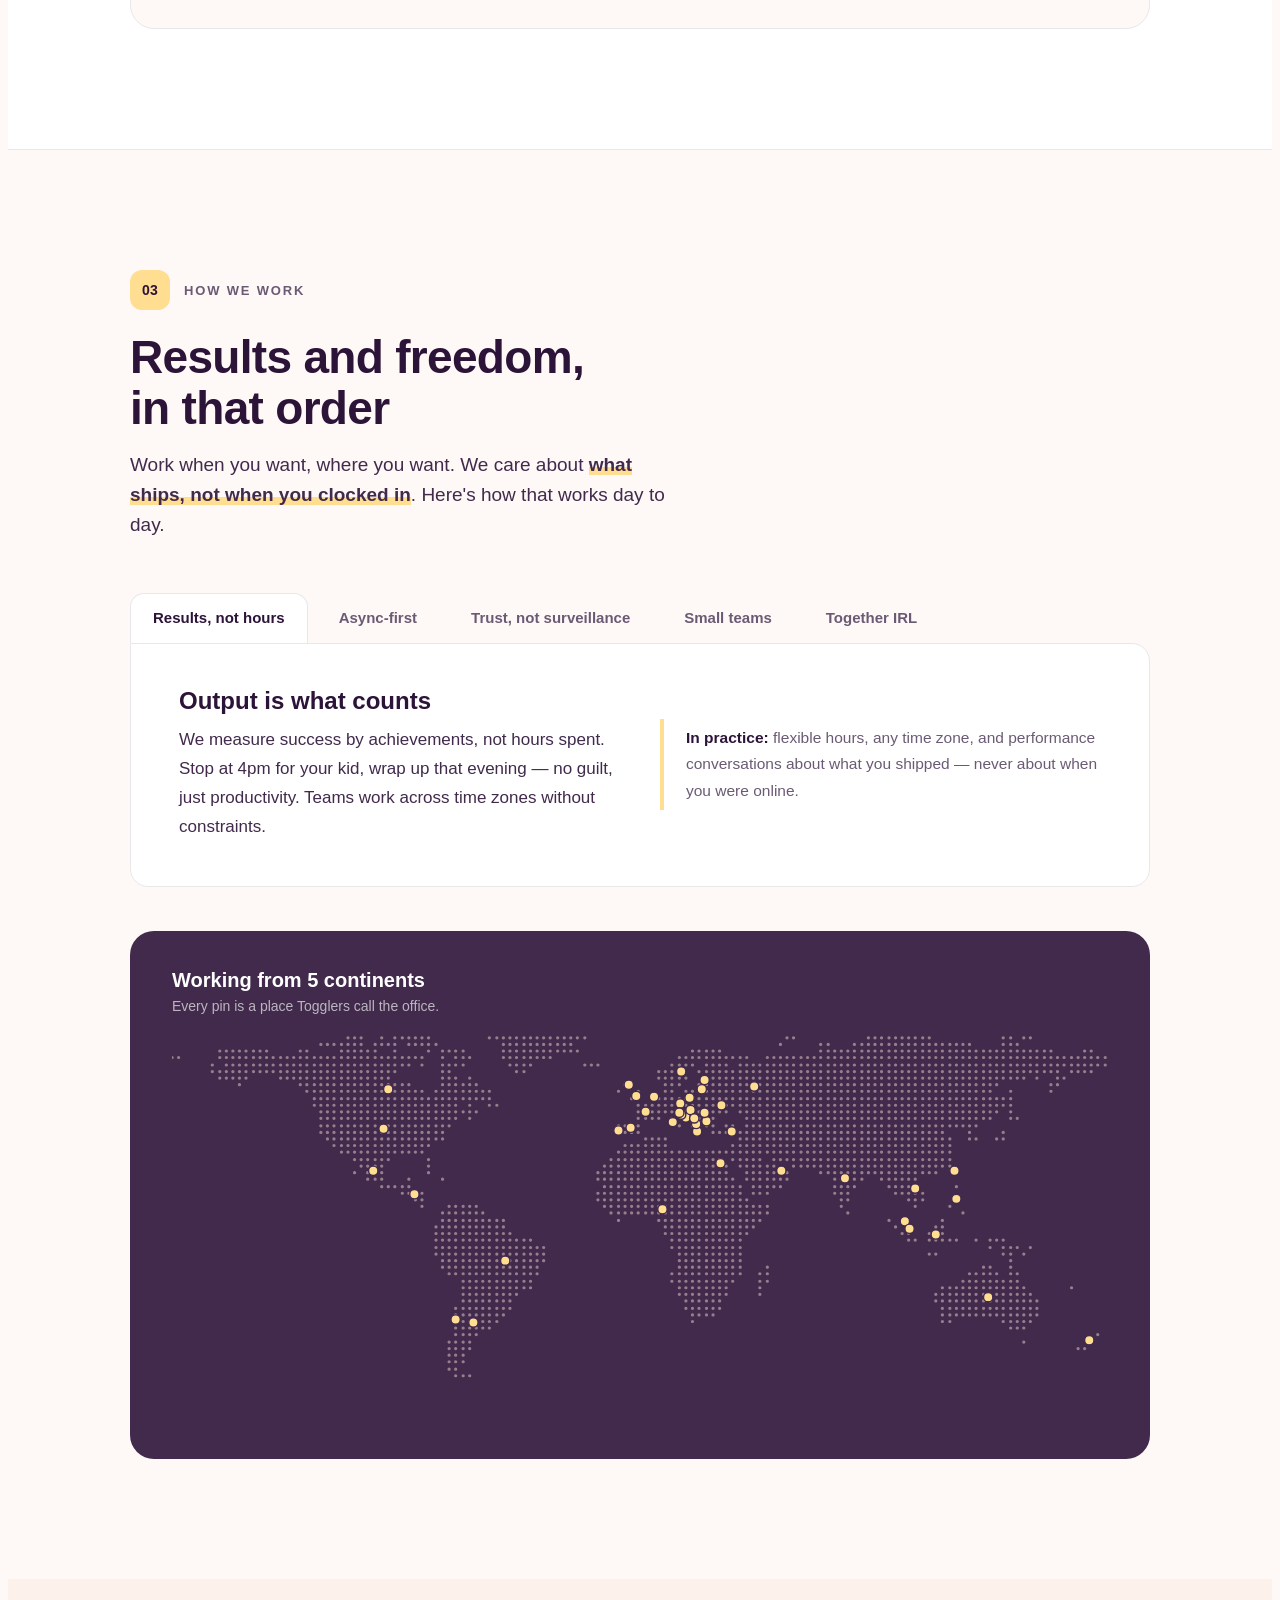
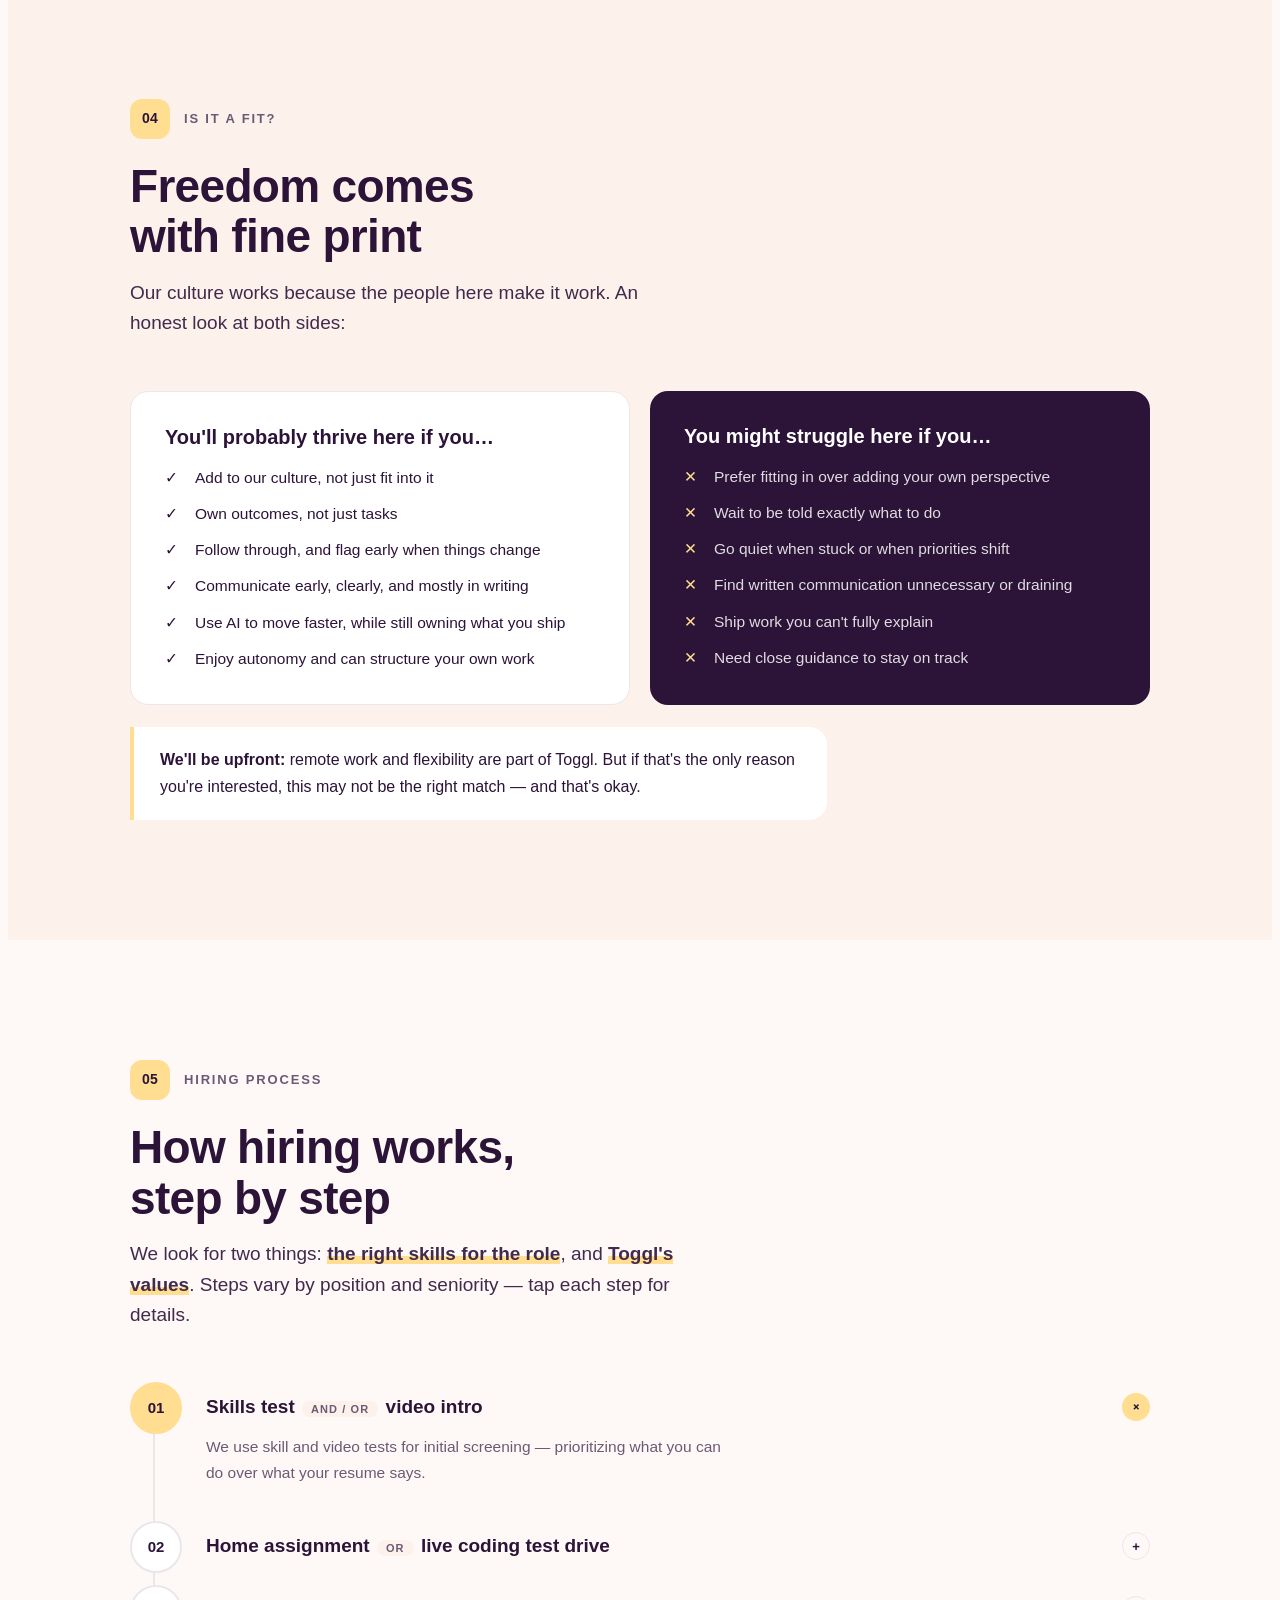
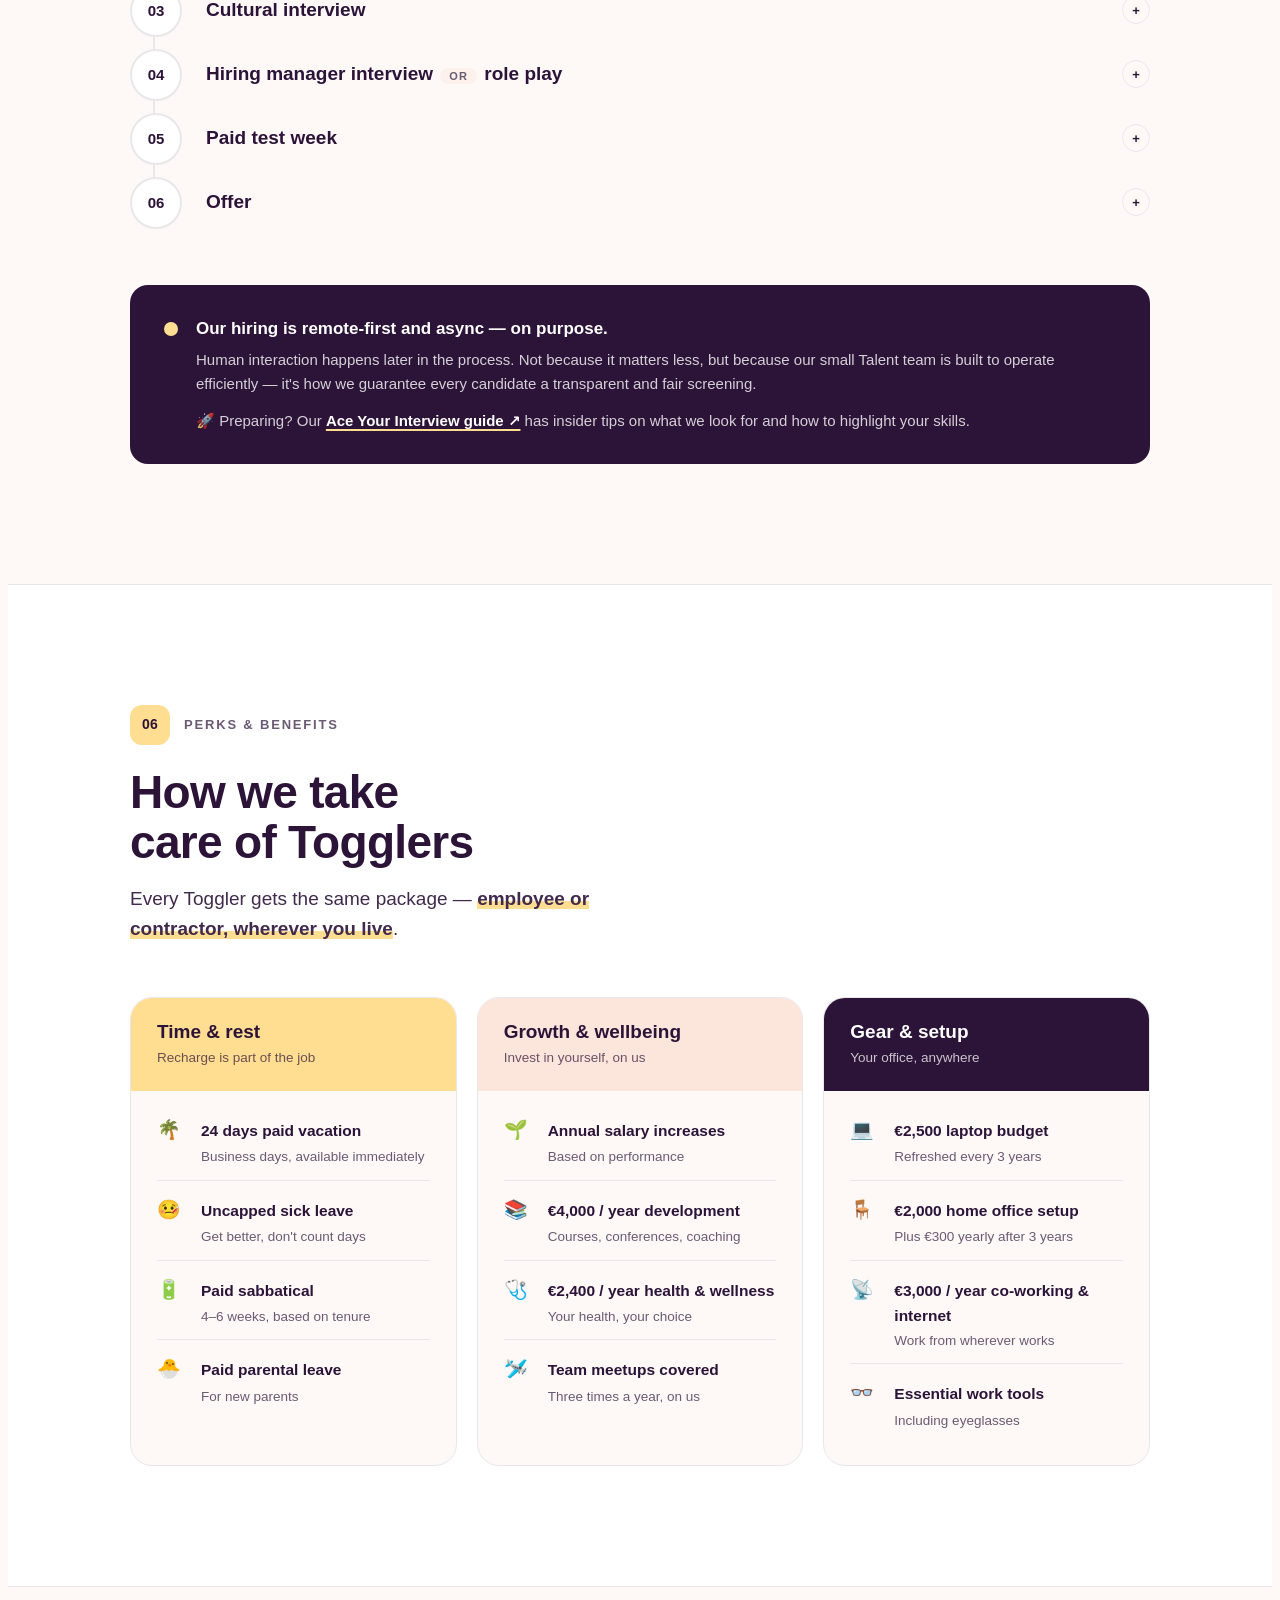
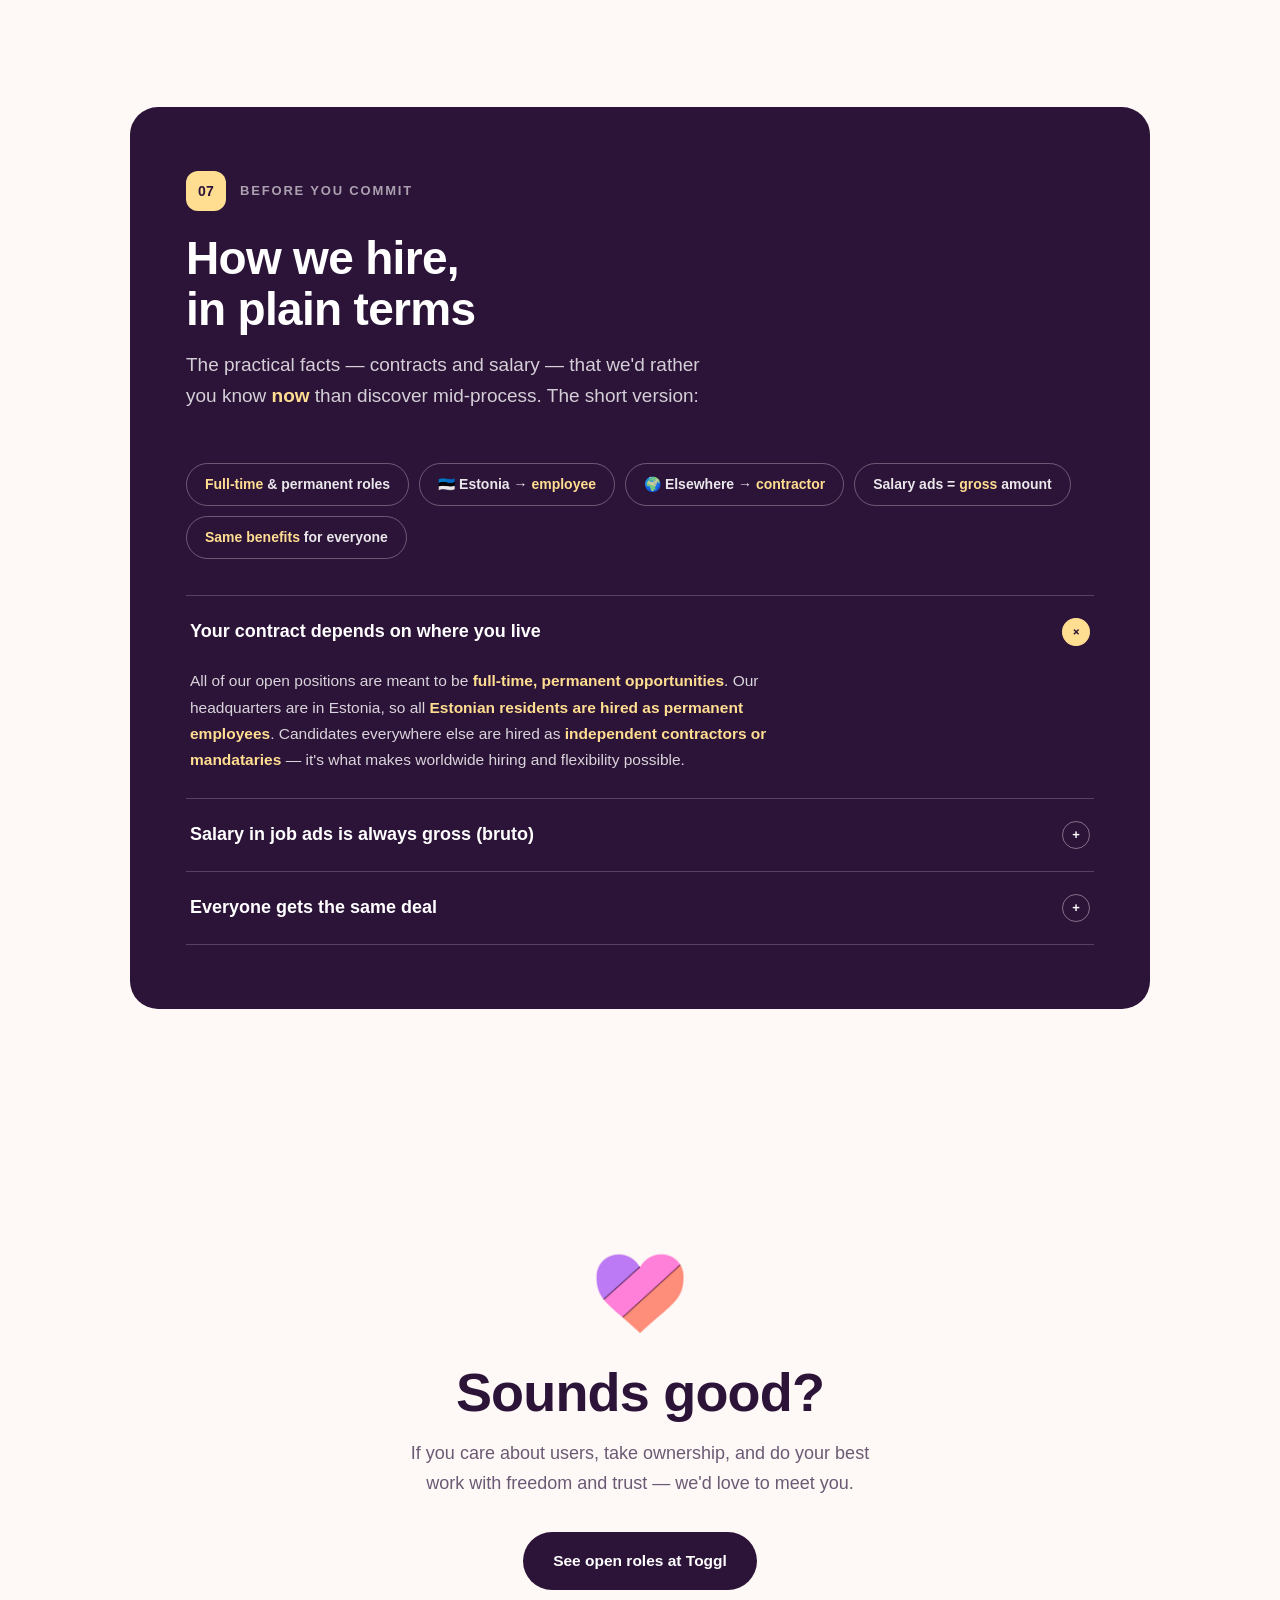
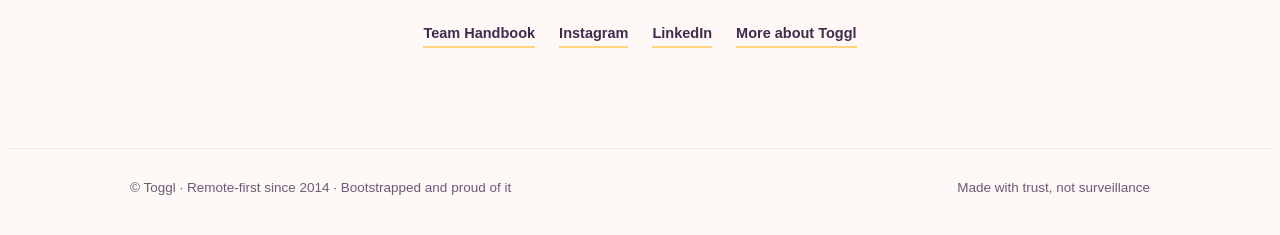
==== commit d8d33da7: "Remove Benefits & Perks link — page isn't public The Notion Benefits & Perks page isn't actually pub" ====
--- a/index.html
+++ b/index.html
@@ -6,7 +6,7 @@
 <meta name="description" content="Toggl candidate guide: who we are, how we work, our hiring process, benefits, and what to know before you commit.">
 <title>Working at Toggl — Candidate Guide</title>
 <style>
-  :root{
+:root{
     /* Toggl brand: dark purple + peach + global yellow */
     --plum:#2C1338;          /* purple 100% */
     --plum-soft:#412A4C;     /* purple 90% */
@@ -99,7 +99,7 @@
   }
   .hero h1{font-size:clamp(42px,6.4vw,72px);font-weight:800;letter-spacing:-.02em;max-width:15ch;margin-bottom:24px}
   .squiggle{
-    background-image:url("data:image/svg+xml,%3Csvg xmlns='http://www.w3.org/2000/svg' viewBox='0 0 120 12' preserveAspectRatio='none'%3E%3Cpath d='M2 8 Q 12 2 22 8 T 42 8 T 62 8 T 82 8 T 102 8 T 122 8' fill='none' stroke='%23FFDE91' stroke-width='4' stroke-linecap='round'/%3E%3C/svg%3E");
+    background-image:url("data:image/svg+xml,%3Csvg%20xmlns%3D'http%3A%2F%2Fwww.w3.org%2F2000%2Fsvg'%20viewBox%3D'0%200%20120%2012'%20preserveAspectRatio%3D'none'%3E%3Cpath%20d%3D'M2%208%20Q%2012%202%2022%208%20T%2042%208%20T%2062%208%20T%2082%208%20T%20102%208%20T%20122%208'%20fill%3D'none'%20stroke%3D'%23FFDE91'%20stroke-width%3D'4'%20stroke-linecap%3D'round'%2F%3E%3C%2Fsvg%3E");
     background-repeat:no-repeat;background-position:0 100%;background-size:100% .18em;
     padding-bottom:.16em;
   }
@@ -378,7 +378,6 @@
   .ext-link:hover{text-decoration-color:var(--plum)}
   .on-dark .ext-link,.tab-panel .side .ext-link{font-weight:700}
   .quote-band .ext-link,.async-note .ext-link,.fit-no .ext-link{color:var(--white);text-decoration-color:var(--yellow)}
-  .link-note{margin-top:28px;font-size:15px;color:var(--muted)}
   .prod-link{color:inherit;text-decoration:none;border-bottom:2.5px solid var(--pc,var(--line))}
   .prod-link:hover{color:var(--muted)}
 
@@ -613,7 +612,6 @@
         </ul>
       </div>
     </div>
-    <p class="link-note reveal">Want the fine print? The full list lives in our public <a class="ext-link" href="https://www.notion.so/toggl/Benefits-f510940284134d29af7c0c161d1676c7">Benefits &amp; Perks page ↗</a></p>
   </div>
 </section>
 
@@ -664,7 +662,7 @@
   var reduced = window.matchMedia("(prefers-reduced-motion: reduce)").matches;
 
   /* ---------- data ---------- */
-  var ICONS={trust:"[data-uri]",communication:"[data-uri]",respect:"[data-uri]",speed:"[data-uri]",ownership:"[data-uri]",innovation:"[data-uri]",freedom:"[data-uri]"};
+  var ICONS={trust:'[data-uri]',communication:'[data-uri]',respect:'[data-uri]',speed:'[data-uri]',ownership:'[data-uri]',innovation:'[data-uri]',freedom:'[data-uri]'};
   var VALUES = [
     {name:"Trust", icon:ICONS.trust, d:"Central to our products and our operations. No micromanagement, no surveillance — here or in what we build."},
     {name:"Communication", icon:ICONS.communication, d:"We err on the side of over-communicating. It's the oxygen of a remote team."},
